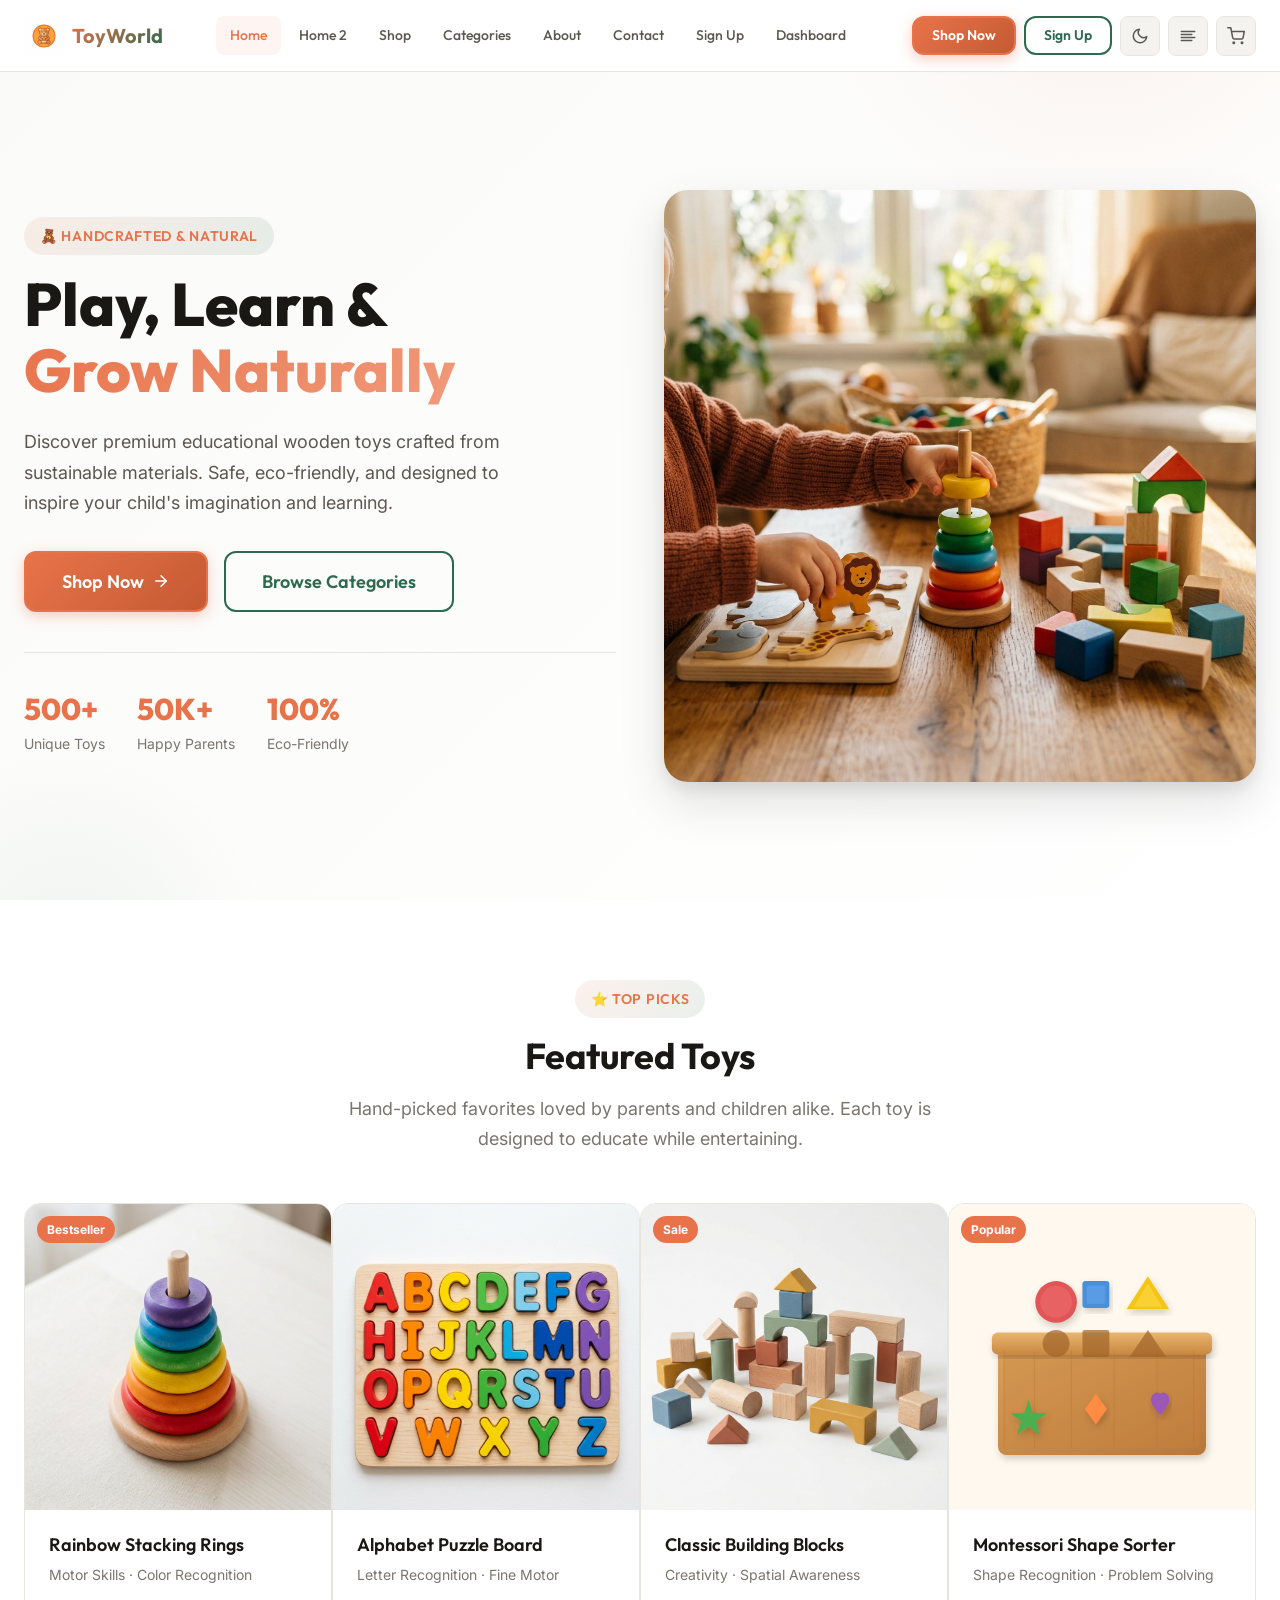
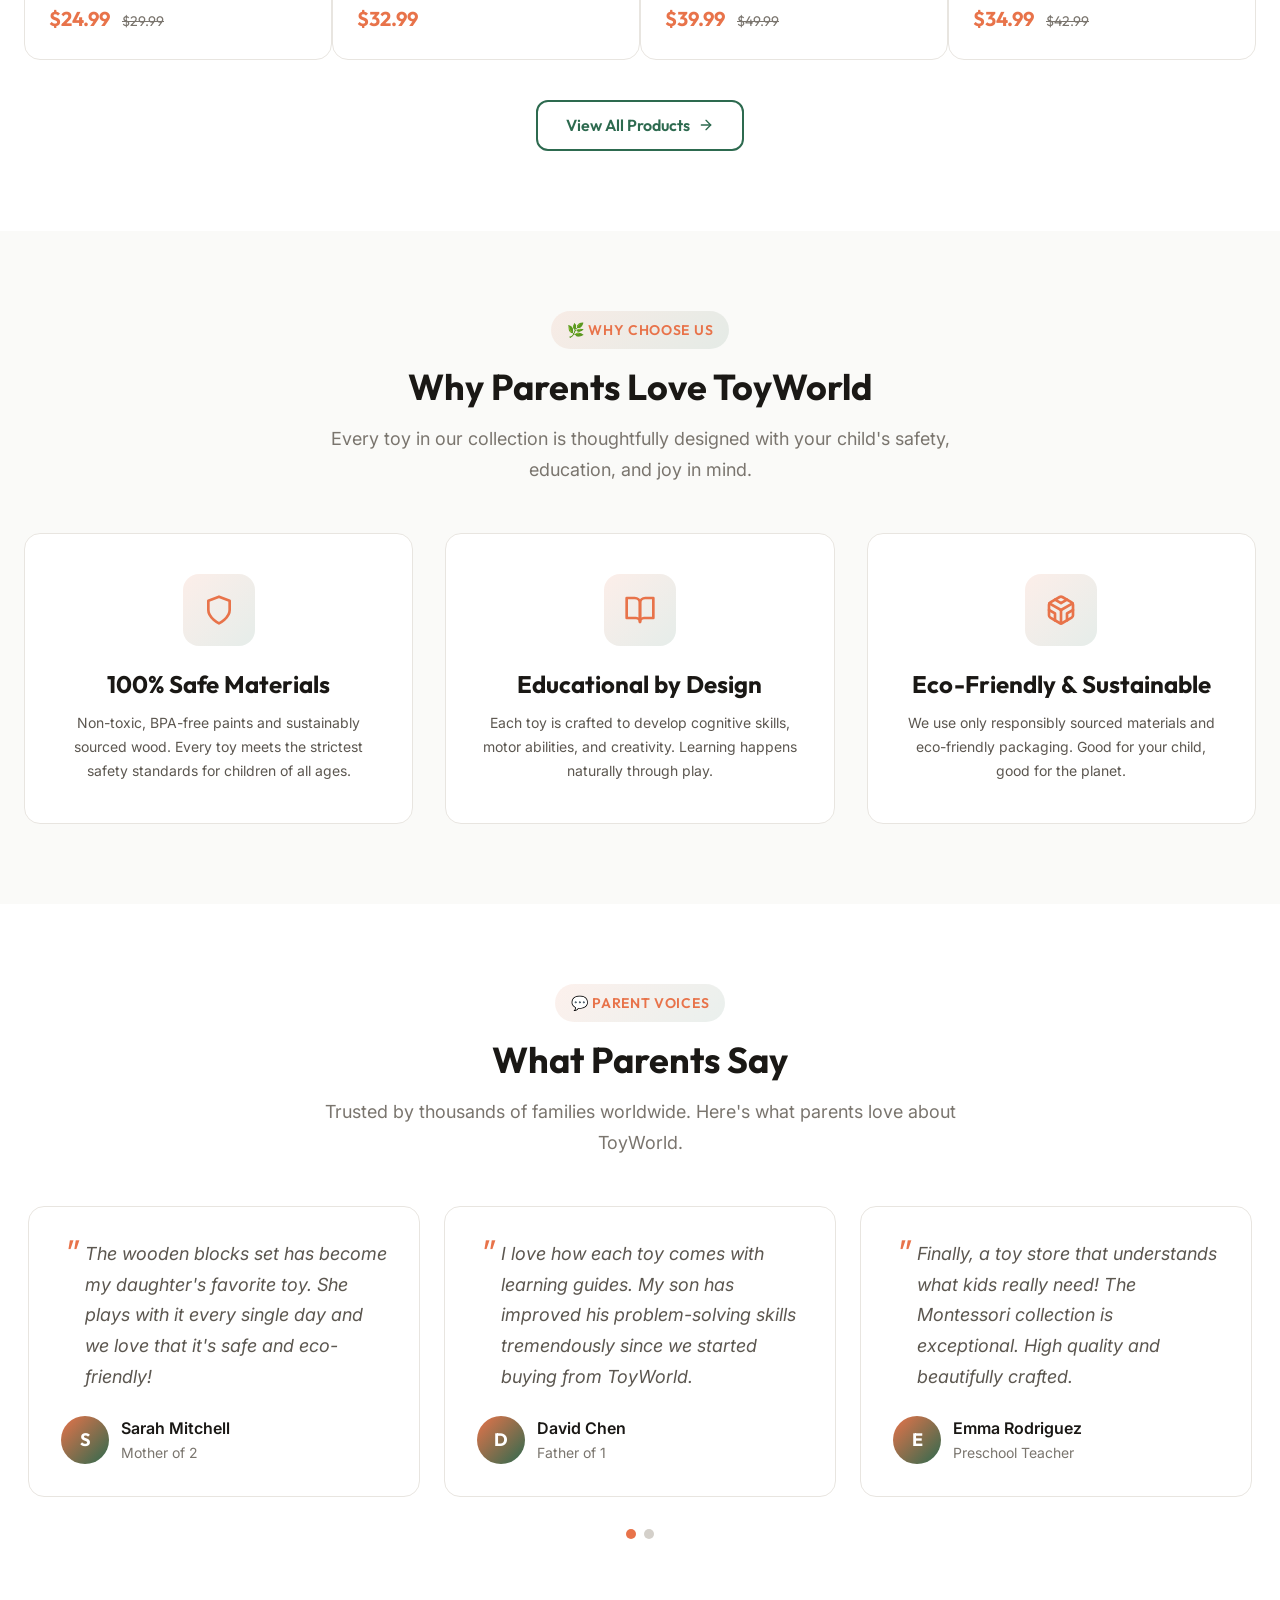
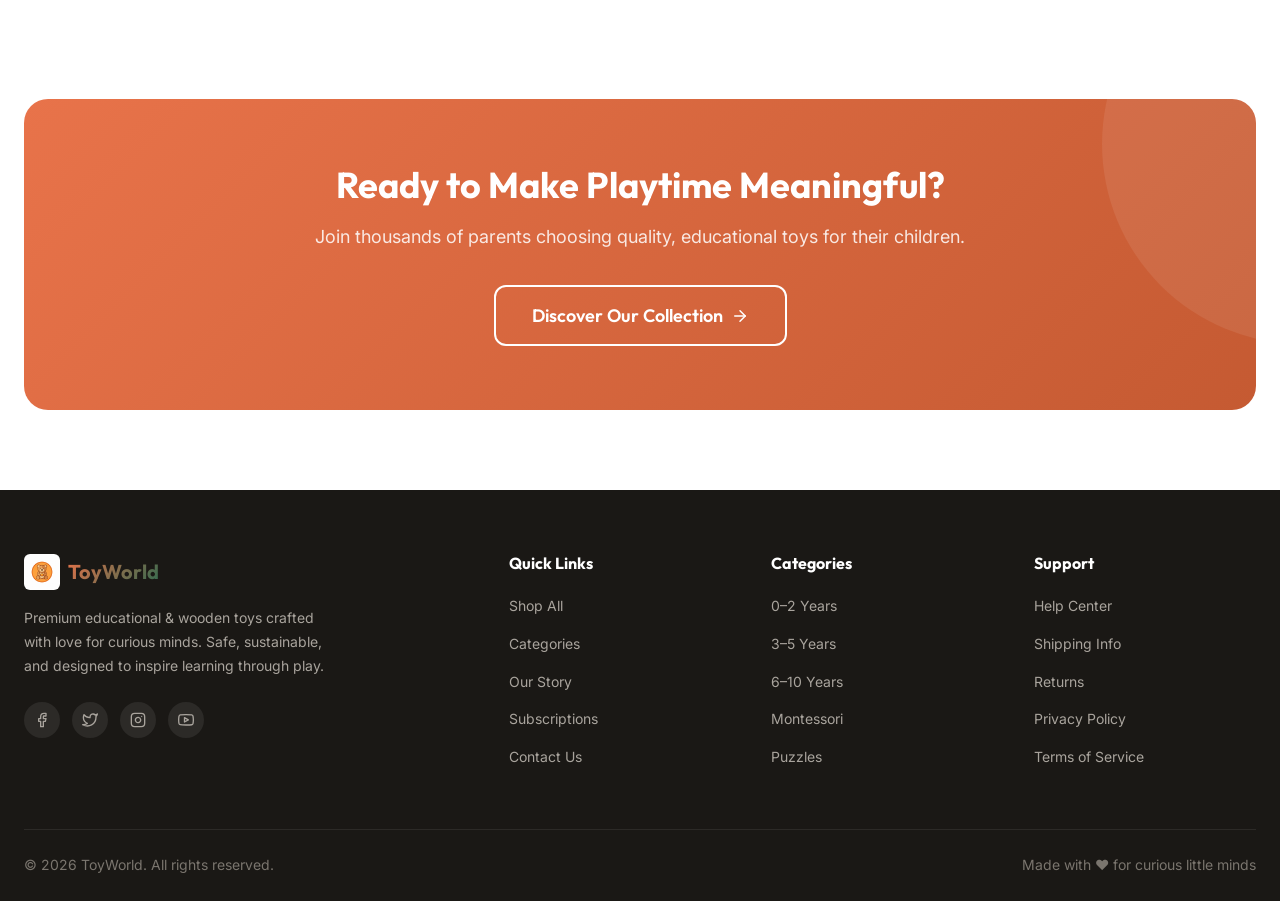
==== index.html @ 890d4df1 "first commit" ====
<!DOCTYPE html>
<html lang="en" dir="ltr" data-theme="light">
<head>
  <meta charset="UTF-8">
  <meta name="viewport" content="width=device-width, initial-scale=1.0">
  <title>ToyWorld — Play, Learn & Grow Naturally | Educational Wooden Toys</title>
  <meta name="description" content="Discover premium educational and wooden toys for children. Safe, eco-friendly, and designed to inspire learning through play. Shop our curated collection today.">
  <link rel="stylesheet" href="css/style.css">
  <link rel="stylesheet" href="css/components.css">
  <link rel="stylesheet" href="css/pages.css">
  <link rel="stylesheet" href="css/rtl.css">
  <link rel="icon" type="image/svg+xml" href="assets/images/favicon.svg">
</head>
<body class="has-header">
  <!-- Header -->
  <header class="header" id="header">
    <div class="header-inner">
      <a href="index.html" class="header-logo">
        <img src="assets/images/logo.png" alt="ToyWorld Logo">
        <span>ToyWorld</span>
      </a>

      <nav class="nav-desktop">
        <a href="index.html" class="nav-link active">Home</a>
        <a href="home2.html" class="nav-link">Home 2</a>
        <a href="shop.html" class="nav-link">Shop</a>
        <a href="categories.html" class="nav-link">Categories</a>
        <a href="about.html" class="nav-link">About</a>
        <a href="contact.html" class="nav-link">Contact</a>
        <a href="signup.html" class="nav-link">Sign Up</a>
        <a href="dashboard.html" class="nav-link">Dashboard</a>
      </nav>

      <div class="header-actions">
        <div class="header-cta">
          <a href="shop.html" class="btn btn-primary btn-sm">Shop Now</a>
          <a href="signup.html" class="btn btn-secondary btn-sm">Sign Up</a>
        </div>
        <button class="theme-toggle" title="Toggle Dark Mode" aria-label="Toggle dark mode">
          <svg xmlns="http://www.w3.org/2000/svg" width="18" height="18" viewBox="0 0 24 24" fill="none" stroke="currentColor" stroke-width="2" stroke-linecap="round" stroke-linejoin="round"><path d="M21 12.79A9 9 0 1 1 11.21 3 7 7 0 0 0 21 12.79z"/></svg>
        </button>
        <button class="rtl-toggle" title="Toggle RTL" aria-label="Toggle RTL direction">
          <svg xmlns="http://www.w3.org/2000/svg" width="18" height="18" viewBox="0 0 24 24" fill="none" stroke="currentColor" stroke-width="2" stroke-linecap="round" stroke-linejoin="round"><line x1="17" y1="10" x2="3" y2="10"/><line x1="21" y1="6" x2="3" y2="6"/><line x1="21" y1="14" x2="3" y2="14"/><line x1="17" y1="18" x2="3" y2="18"/></svg>
        </button>
        <a href="cart.html" class="cart-btn" title="Cart" aria-label="Shopping cart">
          <svg xmlns="http://www.w3.org/2000/svg" width="18" height="18" viewBox="0 0 24 24" fill="none" stroke="currentColor" stroke-width="2" stroke-linecap="round" stroke-linejoin="round"><circle cx="9" cy="21" r="1"/><circle cx="20" cy="21" r="1"/><path d="M1 1h4l2.68 13.39a2 2 0 0 0 2 1.61h9.72a2 2 0 0 0 2-1.61L23 6H6"/></svg>
          <span class="cart-count" style="display:none">0</span>
        </a>
        <button class="nav-mobile-toggle" aria-label="Toggle menu">
          <div class="hamburger">
            <span></span><span></span><span></span>
          </div>
        </button>
      </div>
    </div>
  </header>

  <!-- Mobile Nav -->
  <nav class="nav-mobile">
    <a href="index.html" class="nav-link active">Home</a>
    <a href="home2.html" class="nav-link">Home 2</a>
    <a href="shop.html" class="nav-link">Shop</a>
    <a href="categories.html" class="nav-link">Categories</a>
    <a href="about.html" class="nav-link">About</a>
    <a href="contact.html" class="nav-link">Contact</a>
    <a href="signup.html" class="nav-link">Sign Up</a>
    <a href="dashboard.html" class="nav-link">Dashboard</a>
    <a href="shop.html" class="btn btn-primary">Shop Now</a>
  </nav>

  <!-- Hero Section -->
  <section class="hero" id="hero">
    <div class="container">
      <div class="hero-grid">
        <div class="hero-content">
          <span class="section-badge">🧸 Handcrafted & Natural</span>
          <h1>Play, Learn &<br><span class="highlight">Grow Naturally</span></h1>
          <p>Discover premium educational wooden toys crafted from sustainable materials. Safe, eco-friendly, and designed to inspire your child's imagination and learning.</p>
          <div class="hero-btns">
            <a href="shop.html" class="btn btn-primary btn-lg">Shop Now
              <svg xmlns="http://www.w3.org/2000/svg" width="18" height="18" viewBox="0 0 24 24" fill="none" stroke="currentColor" stroke-width="2" stroke-linecap="round" stroke-linejoin="round"><line x1="5" y1="12" x2="19" y2="12"/><polyline points="12 5 19 12 12 19"/></svg>
            </a>
            <a href="categories.html" class="btn btn-secondary btn-lg">Browse Categories</a>
          </div>
          <div class="hero-stats">
            <div>
              <div class="hero-stat-number">500+</div>
              <div class="hero-stat-label">Unique Toys</div>
            </div>
            <div>
              <div class="hero-stat-number">50K+</div>
              <div class="hero-stat-label">Happy Parents</div>
            </div>
            <div>
              <div class="hero-stat-number">100%</div>
              <div class="hero-stat-label">Eco-Friendly</div>
            </div>
          </div>
        </div>
        <div class="hero-image">
          <img src="assets/images/hero-home1.png" alt="Educational wooden toys for children">
        </div>
      </div>
    </div>
  </section>

  <!-- Featured Toys -->
  <section class="section" id="featured-toys">
    <div class="container">
      <div class="section-header animate-on-scroll">
        <span class="section-badge">⭐ Top Picks</span>
        <h2>Featured Toys</h2>
        <p class="section-subtitle">Hand-picked favorites loved by parents and children alike. Each toy is designed to educate while entertaining.</p>
      </div>

      <div class="grid grid-4 animate-on-scroll">
        <!-- Card 1 -->
        <div class="card product-card" onclick="location.href='product.html?id=1'">
          <div class="card-img-wrap">
            <span class="product-badge">Bestseller</span>
            <img class="card-img" src="assets/images/toy-stacking-rings.png" alt="Rainbow Stacking Rings" loading="lazy">
            <button class="quick-add" onclick="event.stopPropagation(); CartManager.addItem({id:1, name:'Rainbow Stacking Rings', price:24.99, image:'assets/images/toy-stacking-rings.png'})" title="Add to Cart">
              <svg xmlns="http://www.w3.org/2000/svg" width="18" height="18" viewBox="0 0 24 24" fill="none" stroke="currentColor" stroke-width="2"><line x1="12" y1="5" x2="12" y2="19"/><line x1="5" y1="12" x2="19" y2="12"/></svg>
            </button>
          </div>
          <div class="card-body">
            <h4 class="card-title">Rainbow Stacking Rings</h4>
            <p class="card-text">Motor Skills · Color Recognition</p>
            <div class="product-price">$24.99 <span class="original-price">$29.99</span></div>
          </div>
        </div>

        <!-- Card 2 -->
        <div class="card product-card" onclick="location.href='product.html?id=2'">
          <div class="card-img-wrap">
            <img class="card-img" src="assets/images/toy-puzzle-alphabet.png" alt="Alphabet Puzzle Board" loading="lazy">
            <button class="quick-add" onclick="event.stopPropagation(); CartManager.addItem({id:2, name:'Alphabet Puzzle Board', price:32.99, image:'assets/images/toy-puzzle-alphabet.png'})" title="Add to Cart">
              <svg xmlns="http://www.w3.org/2000/svg" width="18" height="18" viewBox="0 0 24 24" fill="none" stroke="currentColor" stroke-width="2"><line x1="12" y1="5" x2="12" y2="19"/><line x1="5" y1="12" x2="19" y2="12"/></svg>
            </button>
          </div>
          <div class="card-body">
            <h4 class="card-title">Alphabet Puzzle Board</h4>
            <p class="card-text">Letter Recognition · Fine Motor</p>
            <div class="product-price">$32.99</div>
          </div>
        </div>

        <!-- Card 3 -->
        <div class="card product-card" onclick="location.href='product.html?id=3'">
          <div class="card-img-wrap">
            <span class="product-badge">Sale</span>
            <img class="card-img" src="assets/images/toy-wooden-blocks.png" alt="Classic Building Blocks" loading="lazy">
            <button class="quick-add" onclick="event.stopPropagation(); CartManager.addItem({id:3, name:'Classic Building Blocks Set', price:39.99, image:'assets/images/toy-wooden-blocks.png'})" title="Add to Cart">
              <svg xmlns="http://www.w3.org/2000/svg" width="18" height="18" viewBox="0 0 24 24" fill="none" stroke="currentColor" stroke-width="2"><line x1="12" y1="5" x2="12" y2="19"/><line x1="5" y1="12" x2="19" y2="12"/></svg>
            </button>
          </div>
          <div class="card-body">
            <h4 class="card-title">Classic Building Blocks</h4>
            <p class="card-text">Creativity · Spatial Awareness</p>
            <div class="product-price">$39.99 <span class="original-price">$49.99</span></div>
          </div>
        </div>

        <!-- Card 4 -->
        <div class="card product-card" onclick="location.href='product.html?id=5'">
          <div class="card-img-wrap">
            <span class="product-badge">Popular</span>
            <img class="card-img" src="assets/images/toy-shape-sorter.svg" alt="Montessori Shape Sorter" loading="lazy">
            <button class="quick-add" onclick="event.stopPropagation(); CartManager.addItem({id:5, name:'Montessori Shape Sorter', price:34.99, image:'assets/images/toy-wooden-blocks.png'})" title="Add to Cart">
              <svg xmlns="http://www.w3.org/2000/svg" width="18" height="18" viewBox="0 0 24 24" fill="none" stroke="currentColor" stroke-width="2"><line x1="12" y1="5" x2="12" y2="19"/><line x1="5" y1="12" x2="19" y2="12"/></svg>
            </button>
          </div>
          <div class="card-body">
            <h4 class="card-title">Montessori Shape Sorter</h4>
            <p class="card-text">Shape Recognition · Problem Solving</p>
            <div class="product-price">$34.99 <span class="original-price">$42.99</span></div>
          </div>
        </div>
      </div>

      <div class="text-center" style="margin-top: var(--space-10);">
        <a href="shop.html" class="btn btn-secondary">View All Products
          <svg xmlns="http://www.w3.org/2000/svg" width="16" height="16" viewBox="0 0 24 24" fill="none" stroke="currentColor" stroke-width="2" stroke-linecap="round" stroke-linejoin="round"><line x1="5" y1="12" x2="19" y2="12"/><polyline points="12 5 19 12 12 19"/></svg>
        </a>
      </div>
    </div>
  </section>

  <!-- Benefits Section -->
  <section class="section" style="background: var(--bg-secondary);" id="benefits">
    <div class="container">
      <div class="section-header animate-on-scroll">
        <span class="section-badge">🌿 Why Choose Us</span>
        <h2>Why Parents Love ToyWorld</h2>
        <p class="section-subtitle">Every toy in our collection is thoughtfully designed with your child's safety, education, and joy in mind.</p>
      </div>

      <div class="benefits-grid animate-on-scroll">
        <div class="benefit-card">
          <div class="benefit-icon">
            <svg xmlns="http://www.w3.org/2000/svg" width="32" height="32" viewBox="0 0 24 24" fill="none" stroke="currentColor" stroke-width="2" stroke-linecap="round" stroke-linejoin="round"><path d="M12 22s8-4 8-10V5l-8-3-8 3v7c0 6 8 10 8 10z"/></svg>
          </div>
          <h4>100% Safe Materials</h4>
          <p>Non-toxic, BPA-free paints and sustainably sourced wood. Every toy meets the strictest safety standards for children of all ages.</p>
        </div>

        <div class="benefit-card">
          <div class="benefit-icon">
            <svg xmlns="http://www.w3.org/2000/svg" width="32" height="32" viewBox="0 0 24 24" fill="none" stroke="currentColor" stroke-width="2" stroke-linecap="round" stroke-linejoin="round"><path d="M2 3h6a4 4 0 0 1 4 4v14a3 3 0 0 0-3-3H2z"/><path d="M22 3h-6a4 4 0 0 0-4 4v14a3 3 0 0 1 3-3h7z"/></svg>
          </div>
          <h4>Educational by Design</h4>
          <p>Each toy is crafted to develop cognitive skills, motor abilities, and creativity. Learning happens naturally through play.</p>
        </div>

        <div class="benefit-card">
          <div class="benefit-icon">
            <svg xmlns="http://www.w3.org/2000/svg" width="32" height="32" viewBox="0 0 24 24" fill="none" stroke="currentColor" stroke-width="2" stroke-linecap="round" stroke-linejoin="round"><path d="M21 16V8a2 2 0 0 0-1-1.73l-7-4a2 2 0 0 0-2 0l-7 4A2 2 0 0 0 3 8v8a2 2 0 0 0 1 1.73l7 4a2 2 0 0 0 2 0l7-4A2 2 0 0 0 21 16z"/><polyline points="7.5 4.21 12 6.81 16.5 4.21"/><polyline points="7.5 19.79 7.5 14.6 3 12"/><polyline points="21 12 16.5 14.6 16.5 19.79"/><polyline points="3.27 6.96 12 12.01 20.73 6.96"/><line x1="12" y1="22.08" x2="12" y2="12"/></svg>
          </div>
          <h4>Eco-Friendly & Sustainable</h4>
          <p>We use only responsibly sourced materials and eco-friendly packaging. Good for your child, good for the planet.</p>
        </div>
      </div>
    </div>
  </section>

  <!-- Testimonials -->
  <section class="section" id="testimonials">
    <div class="container">
      <div class="section-header animate-on-scroll">
        <span class="section-badge">💬 Parent Voices</span>
        <h2>What Parents Say</h2>
        <p class="section-subtitle">Trusted by thousands of families worldwide. Here's what parents love about ToyWorld.</p>
      </div>

      <div class="testimonial-carousel animate-on-scroll" style="position: relative; overflow: hidden;">
        <div class="carousel-track" style="display: flex; transition: transform 0.5s ease;">
          <div style="min-width: 100%; display: grid; grid-template-columns: repeat(3, 1fr); gap: var(--space-6); padding: 0 4px;">
            <div class="testimonial-card">
              <div class="testimonial-quote">The wooden blocks set has become my daughter's favorite toy. She plays with it every single day and we love that it's safe and eco-friendly!</div>
              <div class="testimonial-author">
                <div class="testimonial-avatar">S</div>
                <div>
                  <div class="testimonial-name">Sarah Mitchell</div>
                  <div class="testimonial-role">Mother of 2</div>
                </div>
              </div>
            </div>
            <div class="testimonial-card">
              <div class="testimonial-quote">I love how each toy comes with learning guides. My son has improved his problem-solving skills tremendously since we started buying from ToyWorld.</div>
              <div class="testimonial-author">
                <div class="testimonial-avatar">D</div>
                <div>
                  <div class="testimonial-name">David Chen</div>
                  <div class="testimonial-role">Father of 1</div>
                </div>
              </div>
            </div>
            <div class="testimonial-card">
              <div class="testimonial-quote">Finally, a toy store that understands what kids really need! The Montessori collection is exceptional. High quality and beautifully crafted.</div>
              <div class="testimonial-author">
                <div class="testimonial-avatar">E</div>
                <div>
                  <div class="testimonial-name">Emma Rodriguez</div>
                  <div class="testimonial-role">Preschool Teacher</div>
                </div>
              </div>
            </div>
          </div>
          <div style="min-width: 100%; display: grid; grid-template-columns: repeat(3, 1fr); gap: var(--space-6); padding: 0 4px;">
            <div class="testimonial-card">
              <div class="testimonial-quote">The gift registry feature is amazing! We used it for our daughter's birthday and everything arrived perfectly. The quality exceeded our expectations.</div>
              <div class="testimonial-author">
                <div class="testimonial-avatar">J</div>
                <div>
                  <div class="testimonial-name">Jennifer Park</div>
                  <div class="testimonial-role">Mother of 3</div>
                </div>
              </div>
            </div>
            <div class="testimonial-card">
              <div class="testimonial-quote">As a pediatrician, I recommend ToyWorld to all my patients' parents. These toys are genuinely educational and completely safe for children.</div>
              <div class="testimonial-author">
                <div class="testimonial-avatar">M</div>
                <div>
                  <div class="testimonial-name">Dr. Michael Torres</div>
                  <div class="testimonial-role">Pediatrician</div>
                </div>
              </div>
            </div>
            <div class="testimonial-card">
              <div class="testimonial-quote">Shipping was incredibly fast and the packaging was eco-friendly too! Love every detail about this brand. Will keep coming back.</div>
              <div class="testimonial-author">
                <div class="testimonial-avatar">A</div>
                <div>
                  <div class="testimonial-name">Aisha Johnson</div>
                  <div class="testimonial-role">Mother of 1</div>
                </div>
              </div>
            </div>
          </div>
        </div>
        <div style="display: flex; justify-content: center; gap: 8px; margin-top: var(--space-8);">
          <button class="carousel-dot active" style="width:10px;height:10px;border-radius:50%;border:none;background:var(--primary);cursor:pointer;transition:all 0.3s;"></button>
          <button class="carousel-dot" style="width:10px;height:10px;border-radius:50%;border:none;background:var(--gray-300);cursor:pointer;transition:all 0.3s;"></button>
        </div>
      </div>
    </div>
  </section>

  <!-- CTA Banner -->
  <section class="section">
    <div class="container">
      <div class="cta-banner animate-on-scroll">
        <h2>Ready to Make Playtime Meaningful?</h2>
        <p>Join thousands of parents choosing quality, educational toys for their children.</p>
        <a href="shop.html" class="btn btn-secondary btn-lg">Discover Our Collection
          <svg xmlns="http://www.w3.org/2000/svg" width="18" height="18" viewBox="0 0 24 24" fill="none" stroke="currentColor" stroke-width="2" stroke-linecap="round" stroke-linejoin="round"><line x1="5" y1="12" x2="19" y2="12"/><polyline points="12 5 19 12 12 19"/></svg>
        </a>
      </div>
    </div>
  </section>

  <!-- Footer -->
  <footer class="footer" id="footer">
    <div class="container">
      <div class="footer-grid">
        <div class="footer-brand">
          <a href="index.html" class="header-logo">
            <img src="assets/images/logo.png" alt="ToyWorld" style="width:36px;height:36px;">
            <span>ToyWorld</span>
          </a>
          <p>Premium educational & wooden toys crafted with love for curious minds. Safe, sustainable, and designed to inspire learning through play.</p>
          <div class="footer-social">
            <a href="#" aria-label="Facebook"><svg xmlns="http://www.w3.org/2000/svg" width="16" height="16" viewBox="0 0 24 24" fill="none" stroke="currentColor" stroke-width="2" stroke-linecap="round" stroke-linejoin="round"><path d="M18 2h-3a5 5 0 0 0-5 5v3H7v4h3v8h4v-8h3l1-4h-4V7a1 1 0 0 1 1-1h3z"/></svg></a>
            <a href="#" aria-label="Twitter"><svg xmlns="http://www.w3.org/2000/svg" width="16" height="16" viewBox="0 0 24 24" fill="none" stroke="currentColor" stroke-width="2" stroke-linecap="round" stroke-linejoin="round"><path d="M23 3a10.9 10.9 0 0 1-3.14 1.53 4.48 4.48 0 0 0-7.86 3v1A10.66 10.66 0 0 1 3 4s-4 9 5 13a11.64 11.64 0 0 1-7 2c9 5 20 0 20-11.5a4.5 4.5 0 0 0-.08-.83A7.72 7.72 0 0 0 23 3z"/></svg></a>
            <a href="#" aria-label="Instagram"><svg xmlns="http://www.w3.org/2000/svg" width="16" height="16" viewBox="0 0 24 24" fill="none" stroke="currentColor" stroke-width="2" stroke-linecap="round" stroke-linejoin="round"><rect x="2" y="2" width="20" height="20" rx="5" ry="5"/><path d="M16 11.37A4 4 0 1 1 12.63 8 4 4 0 0 1 16 11.37z"/><line x1="17.5" y1="6.5" x2="17.51" y2="6.5"/></svg></a>
            <a href="#" aria-label="YouTube"><svg xmlns="http://www.w3.org/2000/svg" width="16" height="16" viewBox="0 0 24 24" fill="none" stroke="currentColor" stroke-width="2" stroke-linecap="round" stroke-linejoin="round"><path d="M22.54 6.42a2.78 2.78 0 0 0-1.94-2C18.88 4 12 4 12 4s-6.88 0-8.6.46a2.78 2.78 0 0 0-1.94 2A29 29 0 0 0 1 11.75a29 29 0 0 0 .46 5.33A2.78 2.78 0 0 0 3.4 19.1c1.72.46 8.6.46 8.6.46s6.88 0 8.6-.46a2.78 2.78 0 0 0 1.94-2 29 29 0 0 0 .46-5.25 29 29 0 0 0-.46-5.43z"/><polygon points="9.75 15.02 15.5 11.75 9.75 8.48 9.75 15.02"/></svg></a>
          </div>
        </div>

        <div>
          <h5>Quick Links</h5>
          <ul class="footer-links">
            <li><a href="shop.html">Shop All</a></li>
            <li><a href="categories.html">Categories</a></li>
            <li><a href="about.html">Our Story</a></li>
            <li><a href="pricing.html">Subscriptions</a></li>
            <li><a href="contact.html">Contact Us</a></li>
          </ul>
        </div>

        <div>
          <h5>Categories</h5>
          <ul class="footer-links">
            <li><a href="categories.html">0–2 Years</a></li>
            <li><a href="categories.html">3–5 Years</a></li>
            <li><a href="categories.html">6–10 Years</a></li>
            <li><a href="categories.html">Montessori</a></li>
            <li><a href="categories.html">Puzzles</a></li>
          </ul>
        </div>

        <div>
          <h5>Support</h5>
          <ul class="footer-links">
            <li><a href="contact.html">Help Center</a></li>
            <li><a href="#">Shipping Info</a></li>
            <li><a href="#">Returns</a></li>
            <li><a href="#">Privacy Policy</a></li>
            <li><a href="#">Terms of Service</a></li>
          </ul>
        </div>
      </div>

      <div class="footer-bottom">
        <span>© 2026 ToyWorld. All rights reserved.</span>
        <span>Made with ❤️ for curious little minds</span>
      </div>
    </div>
  </footer>

  <script src="js/main.js"></script>
  <script src="js/shop.js"></script>
</body>
</html>
---- css/style.css ----
/* ================================================
   🧸 ToyWorld — Design System
   ================================================ */

@import url('https://fonts.googleapis.com/css2?family=Outfit:wght@300;400;500;600;700;800&family=Inter:wght@300;400;500;600;700&display=swap');

/* ---- CSS Custom Properties ---- */
:root {
  /* Brand Colors */
  --primary: #E8734A;
  --primary-light: #F09A7A;
  --primary-dark: #C55A32;
  --primary-rgb: 232, 115, 74;

  --secondary: #2D6A4F;
  --secondary-light: #40916C;
  --secondary-dark: #1B4332;
  --secondary-rgb: 45, 106, 79;

  /* Neutrals */
  --white: #FFFFFF;
  --gray-50: #FAFAF8;
  --gray-100: #F5F3F0;
  --gray-200: #E8E5E0;
  --gray-300: #D4D0CA;
  --gray-400: #A9A49D;
  --gray-500: #7A756E;
  --gray-600: #5C5750;
  --gray-700: #3D3933;
  --gray-800: #2A2722;
  --gray-900: #1A1815;

  /* Semantic Colors */
  --success: #40916C;
  --warning: #E9A820;
  --error: #D64045;
  --info: #4A90D9;

  /* Theme (Light Mode Defaults) */
  --bg-primary: #FFFFFF;
  --bg-secondary: #FAFAF8;
  --bg-tertiary: #F5F3F0;
  --bg-card: #FFFFFF;
  --bg-overlay: rgba(0, 0, 0, 0.5);

  --text-primary: #1A1815;
  --text-secondary: #5C5750;
  --text-tertiary: #7A756E;
  --text-inverse: #FFFFFF;

  --border-color: #E8E5E0;
  --border-focus: #E8734A;

  --shadow-sm: 0 1px 3px rgba(0,0,0,0.06), 0 1px 2px rgba(0,0,0,0.04);
  --shadow-md: 0 4px 12px rgba(0,0,0,0.08), 0 2px 4px rgba(0,0,0,0.04);
  --shadow-lg: 0 12px 32px rgba(0,0,0,0.1), 0 4px 8px rgba(0,0,0,0.06);
  --shadow-xl: 0 20px 48px rgba(0,0,0,0.12), 0 8px 16px rgba(0,0,0,0.08);

  /* Typography */
  --font-heading: 'Outfit', sans-serif;
  --font-body: 'Inter', sans-serif;

  --text-xs: 0.75rem;
  --text-sm: 0.875rem;
  --text-base: 1rem;
  --text-lg: 1.125rem;
  --text-xl: 1.25rem;
  --text-2xl: 1.5rem;
  --text-3xl: 1.875rem;
  --text-4xl: 2.25rem;
  --text-5xl: 3rem;
  --text-6xl: 3.75rem;

  /* Spacing */
  --space-1: 0.25rem;
  --space-2: 0.5rem;
  --space-3: 0.75rem;
  --space-4: 1rem;
  --space-5: 1.25rem;
  --space-6: 1.5rem;
  --space-8: 2rem;
  --space-10: 2.5rem;
  --space-12: 3rem;
  --space-16: 4rem;
  --space-20: 5rem;
  --space-24: 6rem;

  /* Border Radius */
  --radius-sm: 6px;
  --radius-md: 8px;
  --radius-lg: 12px;
  --radius-xl: 16px;
  --radius-2xl: 24px;
  --radius-full: 9999px;

  /* Transitions */
  --transition-fast: 150ms ease;
  --transition-base: 300ms ease;
  --transition-slow: 500ms ease;

  /* Container */
  --container-max: 1280px;
  --container-padding: 1.5rem;

  /* Header */
  --header-height: 72px;
}

/* ---- Dark Mode ---- */
[data-theme="dark"] {
  --bg-primary: #1A1A2E;
  --bg-secondary: #16213E;
  --bg-tertiary: #0F3460;
  --bg-card: #1E1E36;
  --bg-overlay: rgba(0, 0, 0, 0.7);

  --text-primary: #F0ECE6;
  --text-secondary: #B8B4AE;
  --text-tertiary: #8A867F;
  --text-inverse: #1A1815;

  --border-color: #2A2A42;
  --border-focus: #F09A7A;

  --shadow-sm: 0 1px 3px rgba(0,0,0,0.2), 0 1px 2px rgba(0,0,0,0.15);
  --shadow-md: 0 4px 12px rgba(0,0,0,0.25), 0 2px 4px rgba(0,0,0,0.15);
  --shadow-lg: 0 12px 32px rgba(0,0,0,0.3), 0 4px 8px rgba(0,0,0,0.2);
  --shadow-xl: 0 20px 48px rgba(0,0,0,0.35), 0 8px 16px rgba(0,0,0,0.25);
}

/* ---- Base Reset ---- */
*, *::before, *::after {
  margin: 0;
  padding: 0;
  box-sizing: border-box;
}

html {
  scroll-behavior: smooth;
  font-size: 16px;
}

body {
  font-family: var(--font-body);
  font-size: var(--text-base);
  line-height: 1.6;
  color: var(--text-primary);
  background-color: var(--bg-primary);
  transition: background-color var(--transition-base), color var(--transition-base);
  -webkit-font-smoothing: antialiased;
  -moz-osx-font-smoothing: grayscale;
  overflow-x: hidden;
}

/* RTL Support */
[dir="rtl"] body {
  direction: rtl;
  text-align: right;
}

img {
  max-width: 100%;
  height: auto;
  display: block;
}

a {
  color: inherit;
  text-decoration: none;
  transition: color var(--transition-fast);
}

ul, ol {
  list-style: none;
}

button {
  cursor: pointer;
  border: none;
  background: none;
  font-family: inherit;
  font-size: inherit;
  color: inherit;
}

input, textarea, select {
  font-family: inherit;
  font-size: inherit;
  color: inherit;
}

h1, h2, h3, h4, h5, h6 {
  font-family: var(--font-heading);
  font-weight: 700;
  line-height: 1.2;
  color: var(--text-primary);
}

h1 { font-size: var(--text-5xl); }
h2 { font-size: var(--text-4xl); }
h3 { font-size: var(--text-3xl); }
h4 { font-size: var(--text-2xl); }
h5 { font-size: var(--text-xl); }
h6 { font-size: var(--text-lg); }

p {
  color: var(--text-secondary);
  line-height: 1.7;
}

/* ---- Utility Classes ---- */
.container {
  max-width: var(--container-max);
  margin: 0 auto;
  padding: 0 var(--container-padding);
}

.section {
  padding: var(--space-20) 0;
}

.section-sm {
  padding: var(--space-12) 0;
}

.text-center { text-align: center; }
.text-left { text-align: left; }
.text-right { text-align: right; }

.flex { display: flex; }
.flex-col { flex-direction: column; }
.flex-wrap { flex-wrap: wrap; }
.items-center { align-items: center; }
.items-start { align-items: flex-start; }
.justify-center { justify-content: center; }
.justify-between { justify-content: space-between; }
.justify-end { justify-content: flex-end; }
.gap-1 { gap: var(--space-1); }
.gap-2 { gap: var(--space-2); }
.gap-3 { gap: var(--space-3); }
.gap-4 { gap: var(--space-4); }
.gap-6 { gap: var(--space-6); }
.gap-8 { gap: var(--space-8); }

.grid { display: grid; }
.grid-2 { grid-template-columns: repeat(2, 1fr); }
.grid-3 { grid-template-columns: repeat(3, 1fr); }
.grid-4 { grid-template-columns: repeat(4, 1fr); }

.relative { position: relative; }
.hidden { display: none; }
.overflow-hidden { overflow: hidden; }

.w-full { width: 100%; }
.mx-auto { margin-left: auto; margin-right: auto; }

.mb-2 { margin-bottom: var(--space-2); }
.mb-4 { margin-bottom: var(--space-4); }
.mb-6 { margin-bottom: var(--space-6); }
.mb-8 { margin-bottom: var(--space-8); }
.mb-12 { margin-bottom: var(--space-12); }

/* Section Headers */
.section-header {
  text-align: center;
  margin-bottom: var(--space-12);
}

.section-header h2 {
  margin-bottom: var(--space-4);
}

.section-header .section-subtitle {
  font-size: var(--text-lg);
  color: var(--text-tertiary);
  max-width: 640px;
  margin: 0 auto;
}

.section-badge {
  display: inline-flex;
  align-items: center;
  gap: var(--space-2);
  background: linear-gradient(135deg, rgba(var(--primary-rgb), 0.1), rgba(var(--secondary-rgb), 0.1));
  color: var(--primary);
  font-size: var(--text-sm);
  font-weight: 600;
  padding: var(--space-2) var(--space-4);
  border-radius: var(--radius-full);
  margin-bottom: var(--space-4);
  font-family: var(--font-heading);
  text-transform: uppercase;
  letter-spacing: 0.05em;
}

/* ---- Responsive ---- */
@media (max-width: 1024px) {
  .grid-4 { grid-template-columns: repeat(2, 1fr); }
  .grid-3 { grid-template-columns: repeat(2, 1fr); }
  h1 { font-size: var(--text-4xl); }
  h2 { font-size: var(--text-3xl); }
}

@media (max-width: 768px) {
  :root {
    --container-padding: 1rem;
  }
  .grid-4, .grid-3, .grid-2 { grid-template-columns: 1fr; }
  .section { padding: var(--space-12) 0; }
  h1 { font-size: var(--text-3xl); }
  h2 { font-size: var(--text-2xl); }
  h3 { font-size: var(--text-xl); }
}

/* ---- Animations ---- */
@keyframes fadeInUp {
  from {
    opacity: 0;
    transform: translateY(24px);
  }
  to {
    opacity: 1;
    transform: translateY(0);
  }
}

@keyframes fadeIn {
  from { opacity: 0; }
  to { opacity: 1; }
}

@keyframes slideInRight {
  from {
    opacity: 0;
    transform: translateX(24px);
  }
  to {
    opacity: 1;
    transform: translateX(0);
  }
}

@keyframes slideInLeft {
  from {
    opacity: 0;
    transform: translateX(-24px);
  }
  to {
    opacity: 1;
    transform: translateX(0);
  }
}

@keyframes pulse {
  0%, 100% { transform: scale(1); }
  50% { transform: scale(1.05); }
}

@keyframes float {
  0%, 100% { transform: translateY(0); }
  50% { transform: translateY(-8px); }
}

@keyframes shimmer {
  0% { background-position: -200% 0; }
  100% { background-position: 200% 0; }
}

.animate-fade-in-up {
  animation: fadeInUp 0.6s ease forwards;
}

.animate-fade-in {
  animation: fadeIn 0.6s ease forwards;
}

.animate-slide-right {
  animation: slideInRight 0.6s ease forwards;
}

.animate-float {
  animation: float 3s ease-in-out infinite;
}

/* Stagger animation delays */
.delay-1 { animation-delay: 0.1s; }
.delay-2 { animation-delay: 0.2s; }
.delay-3 { animation-delay: 0.3s; }
.delay-4 { animation-delay: 0.4s; }
.delay-5 { animation-delay: 0.5s; }

/* ---- Scrollbar ---- */
::-webkit-scrollbar {
  width: 8px;
}

::-webkit-scrollbar-track {
  background: var(--bg-secondary);
}

::-webkit-scrollbar-thumb {
  background: var(--gray-400);
  border-radius: var(--radius-full);
}

::-webkit-scrollbar-thumb:hover {
  background: var(--gray-500);
}

/* Selection */
::selection {
  background: rgba(var(--primary-rgb), 0.2);
  color: var(--text-primary);
}
---- css/components.css ----
/* ================================================
   🧸 ToyWorld — Reusable Components
   ================================================ */

/* ---- Buttons ---- */
.btn {
  display: inline-flex;
  align-items: center;
  justify-content: center;
  gap: var(--space-2);
  padding: 12px 28px;
  font-family: var(--font-heading);
  font-weight: 600;
  font-size: var(--text-base);
  border-radius: var(--radius-lg);
  transition: all var(--transition-base);
  cursor: pointer;
  border: 2px solid transparent;
  text-decoration: none;
  white-space: nowrap;
  line-height: 1.4;
}

.btn-primary {
  background: linear-gradient(135deg, var(--primary), var(--primary-dark));
  color: var(--white);
  border-color: var(--primary);
  box-shadow: 0 4px 14px rgba(var(--primary-rgb), 0.35);
}

.btn-primary:hover {
  background: linear-gradient(135deg, var(--primary-light), var(--primary));
  transform: translateY(-2px);
  box-shadow: 0 6px 20px rgba(var(--primary-rgb), 0.45);
}

.btn-primary:active {
  transform: translateY(0);
}

.btn-secondary {
  background: transparent;
  color: var(--secondary);
  border-color: var(--secondary);
}

.btn-secondary:hover {
  background: var(--secondary);
  color: var(--white);
  transform: translateY(-2px);
  box-shadow: 0 4px 14px rgba(var(--secondary-rgb), 0.35);
}

.btn-sm {
  padding: 8px 18px;
  font-size: var(--text-sm);
}

.btn-lg {
  padding: 16px 36px;
  font-size: var(--text-lg);
}

.btn-icon {
  width: 44px;
  height: 44px;
  padding: 0;
  border-radius: var(--radius-md);
  display: inline-flex;
  align-items: center;
  justify-content: center;
  background: var(--bg-tertiary);
  color: var(--text-secondary);
  transition: all var(--transition-base);
}

.btn-icon:hover {
  background: var(--primary);
  color: var(--white);
}

.btn-icon svg {
  width: 20px;
  height: 20px;
}

/* ---- Header / Navbar ---- */
.header {
  position: fixed;
  top: 0;
  left: 0;
  right: 0;
  z-index: 1000;
  height: var(--header-height);
  background: var(--bg-primary);
  border-bottom: 1px solid var(--border-color);
  transition: all var(--transition-base);
  backdrop-filter: blur(12px);
}

[data-theme="dark"] .header {
  background: rgba(26, 26, 46, 0.95);
}

.header-inner {
  display: flex;
  align-items: center;
  justify-content: space-between;
  height: 100%;
  max-width: var(--container-max);
  margin: 0 auto;
  padding: 0 var(--container-padding);
}

.header-logo {
  display: flex;
  align-items: center;
  gap: var(--space-2);
  font-family: var(--font-heading);
  font-weight: 700;
  font-size: var(--text-xl);
  color: var(--text-primary);
  text-decoration: none;
  flex-shrink: 0;
}

.header-logo img {
  width: 40px;
  height: 40px;
  object-fit: contain;
  border-radius: var(--radius-sm);
}

.header-logo span {
  background: linear-gradient(135deg, var(--primary), var(--secondary));
  -webkit-background-clip: text;
  -webkit-text-fill-color: transparent;
  background-clip: text;
}

/* Desktop Nav */
.nav-desktop {
  display: flex;
  align-items: center;
  gap: var(--space-1);
}

.nav-link {
  padding: 8px 14px;
  font-family: var(--font-heading);
  font-weight: 500;
  font-size: var(--text-sm);
  color: var(--text-secondary);
  border-radius: var(--radius-md);
  transition: all var(--transition-fast);
  white-space: nowrap;
}

.nav-link:hover,
.nav-link.active {
  color: var(--primary);
  background: rgba(var(--primary-rgb), 0.08);
}

/* Header Actions */
.header-actions {
  display: flex;
  align-items: center;
  gap: var(--space-2);
  flex-shrink: 0;
}

.theme-toggle,
.rtl-toggle {
  width: 40px;
  height: 40px;
  display: inline-flex;
  align-items: center;
  justify-content: center;
  border-radius: var(--radius-md);
  background: var(--bg-tertiary);
  color: var(--text-secondary);
  cursor: pointer;
  transition: all var(--transition-fast);
  border: 1px solid var(--border-color);
}

.theme-toggle:hover,
.rtl-toggle:hover {
  background: var(--primary);
  color: var(--white);
  border-color: var(--primary);
}

.theme-toggle svg,
.rtl-toggle svg {
  width: 18px;
  height: 18px;
}

.cart-btn {
  position: relative;
  width: 40px;
  height: 40px;
  display: inline-flex;
  align-items: center;
  justify-content: center;
  border-radius: var(--radius-md);
  background: var(--bg-tertiary);
  color: var(--text-secondary);
  transition: all var(--transition-fast);
  border: 1px solid var(--border-color);
}

.cart-btn:hover {
  background: var(--primary);
  color: var(--white);
  border-color: var(--primary);
}

.cart-btn svg {
  width: 18px;
  height: 18px;
}

.cart-count {
  position: absolute;
  top: -4px;
  right: -4px;
  background: var(--primary);
  color: var(--white);
  font-size: 10px;
  font-weight: 700;
  width: 18px;
  height: 18px;
  border-radius: var(--radius-full);
  display: flex;
  align-items: center;
  justify-content: center;
}

[dir="rtl"] .cart-count {
  right: auto;
  left: -4px;
}

/* Mobile Nav Toggle */
.nav-mobile-toggle {
  display: none;
  width: 40px;
  height: 40px;
  align-items: center;
  justify-content: center;
  border-radius: var(--radius-md);
  background: var(--bg-tertiary);
  color: var(--text-secondary);
  cursor: pointer;
  border: 1px solid var(--border-color);
}

.hamburger {
  width: 20px;
  height: 14px;
  position: relative;
}

.hamburger span {
  display: block;
  width: 100%;
  height: 2px;
  background: currentColor;
  border-radius: 2px;
  position: absolute;
  left: 0;
  transition: all var(--transition-fast);
}

.hamburger span:nth-child(1) { top: 0; }
.hamburger span:nth-child(2) { top: 6px; }
.hamburger span:nth-child(3) { top: 12px; }

.nav-mobile-toggle.active .hamburger span:nth-child(1) {
  top: 6px;
  transform: rotate(45deg);
}

.nav-mobile-toggle.active .hamburger span:nth-child(2) {
  opacity: 0;
}

.nav-mobile-toggle.active .hamburger span:nth-child(3) {
  top: 6px;
  transform: rotate(-45deg);
}

/* Mobile Nav Drawer */
.nav-mobile {
  position: fixed;
  top: var(--header-height);
  left: 0;
  right: 0;
  bottom: 0;
  background: var(--bg-primary);
  z-index: 999;
  padding: var(--space-6);
  display: flex;
  flex-direction: column;
  gap: var(--space-2);
  transform: translateX(-100%);
  transition: transform var(--transition-base);
  overflow-y: auto;
}

[dir="rtl"] .nav-mobile {
  transform: translateX(100%);
}

.nav-mobile.active {
  transform: translateX(0);
}

.nav-mobile .nav-link {
  font-size: var(--text-lg);
  padding: var(--space-3) var(--space-4);
}

.nav-mobile .btn {
  margin-top: var(--space-4);
}

/* Header CTA buttons */
.header-cta {
  display: flex;
  align-items: center;
  gap: var(--space-2);
}

@media (max-width: 1024px) {
  .nav-desktop {
    display: none;
  }
  .header-cta {
    display: none;
  }
  .nav-mobile-toggle {
    display: flex;
  }
}

/* ---- Cards ---- */
.card {
  background: var(--bg-card);
  border-radius: var(--radius-xl);
  border: 1px solid var(--border-color);
  overflow: hidden;
  transition: all var(--transition-base);
}

.card:hover {
  box-shadow: var(--shadow-lg);
  transform: translateY(-4px);
}

.card-img {
  width: 100%;
  height: 240px;
  object-fit: cover;
}

.card-body {
  padding: var(--space-6);
}

.card-title {
  font-family: var(--font-heading);
  font-weight: 600;
  font-size: var(--text-lg);
  margin-bottom: var(--space-2);
}

.card-text {
  font-size: var(--text-sm);
  color: var(--text-tertiary);
  margin-bottom: var(--space-4);
}

/* Product Card */
.product-card {
  position: relative;
}

.product-card .card-img-wrap {
  position: relative;
  overflow: hidden;
  background: var(--bg-tertiary);
  aspect-ratio: 1;
}

.product-card .card-img {
  height: 100%;
  width: 100%;
  object-fit: cover;
  transition: transform var(--transition-slow);
}

.product-card:hover .card-img {
  transform: scale(1.08);
}

.product-card .product-badge {
  position: absolute;
  top: var(--space-3);
  left: var(--space-3);
  background: var(--primary);
  color: var(--white);
  font-size: var(--text-xs);
  font-weight: 700;
  padding: 4px 10px;
  border-radius: var(--radius-full);
  z-index: 2;
}

[dir="rtl"] .product-card .product-badge {
  left: auto;
  right: var(--space-3);
}

.product-card .quick-add {
  position: absolute;
  bottom: var(--space-3);
  right: var(--space-3);
  width: 40px;
  height: 40px;
  border-radius: var(--radius-full);
  background: var(--primary);
  color: var(--white);
  display: flex;
  align-items: center;
  justify-content: center;
  opacity: 0;
  transform: translateY(8px);
  transition: all var(--transition-base);
  box-shadow: var(--shadow-md);
  cursor: pointer;
  border: none;
}

[dir="rtl"] .product-card .quick-add {
  right: auto;
  left: var(--space-3);
}

.product-card:hover .quick-add {
  opacity: 1;
  transform: translateY(0);
}

.product-card .quick-add svg {
  width: 18px;
  height: 18px;
}

.product-price {
  font-family: var(--font-heading);
  font-weight: 700;
  font-size: var(--text-xl);
  color: var(--primary);
}

.product-price .original-price {
  font-size: var(--text-sm);
  color: var(--text-tertiary);
  text-decoration: line-through;
  font-weight: 400;
  margin-left: var(--space-2);
}

[dir="rtl"] .product-price .original-price {
  margin-left: 0;
  margin-right: var(--space-2);
}

.product-rating {
  display: flex;
  align-items: center;
  gap: var(--space-1);
  font-size: var(--text-sm);
  color: var(--warning);
}

.product-rating span {
  color: var(--text-tertiary);
}

/* Star display */
.stars {
  display: inline-flex;
  gap: 2px;
  color: var(--warning);
}

.stars svg {
  width: 14px;
  height: 14px;
  fill: currentColor;
}

/* ---- Category Card ---- */
.category-card {
  position: relative;
  border-radius: var(--radius-xl);
  overflow: hidden;
  cursor: pointer;
  aspect-ratio: 4/3;
}

.category-card img {
  width: 100%;
  height: 100%;
  object-fit: cover;
  transition: transform var(--transition-slow);
}

.category-card:hover img {
  transform: scale(1.1);
}

.category-card .category-overlay {
  position: absolute;
  inset: 0;
  background: linear-gradient(to top, rgba(0,0,0,0.7) 0%, rgba(0,0,0,0.1) 60%);
  display: flex;
  flex-direction: column;
  justify-content: flex-end;
  padding: var(--space-6);
  transition: background var(--transition-base);
}

.category-card:hover .category-overlay {
  background: linear-gradient(to top, rgba(0,0,0,0.8) 0%, rgba(0,0,0,0.2) 60%);
}

.category-card .category-title {
  color: var(--white);
  font-family: var(--font-heading);
  font-weight: 700;
  font-size: var(--text-xl);
  margin-bottom: var(--space-1);
}

.category-card .category-count {
  color: rgba(255,255,255,0.75);
  font-size: var(--text-sm);
}

/* ---- Testimonial Card ---- */
.testimonial-card {
  background: var(--bg-card);
  border-radius: var(--radius-xl);
  padding: var(--space-8);
  border: 1px solid var(--border-color);
  transition: all var(--transition-base);
}

.testimonial-card:hover {
  box-shadow: var(--shadow-lg);
  border-color: var(--primary);
}

.testimonial-quote {
  font-size: var(--text-lg);
  font-style: italic;
  color: var(--text-secondary);
  margin-bottom: var(--space-6);
  line-height: 1.7;
  position: relative;
  padding-left: var(--space-6);
}

[dir="rtl"] .testimonial-quote {
  padding-left: 0;
  padding-right: var(--space-6);
}

.testimonial-quote::before {
  content: '"';
  position: absolute;
  left: 0;
  top: -4px;
  font-size: var(--text-4xl);
  font-family: var(--font-heading);
  color: var(--primary);
  line-height: 1;
}

[dir="rtl"] .testimonial-quote::before {
  left: auto;
  right: 0;
}

.testimonial-author {
  display: flex;
  align-items: center;
  gap: var(--space-3);
}

.testimonial-avatar {
  width: 48px;
  height: 48px;
  border-radius: var(--radius-full);
  background: linear-gradient(135deg, var(--primary), var(--secondary));
  color: var(--white);
  display: flex;
  align-items: center;
  justify-content: center;
  font-family: var(--font-heading);
  font-weight: 700;
  font-size: var(--text-lg);
}

.testimonial-name {
  font-weight: 600;
  font-size: var(--text-base);
  color: var(--text-primary);
}

.testimonial-role {
  font-size: var(--text-sm);
  color: var(--text-tertiary);
}

/* ---- Pricing Card ---- */
.pricing-card {
  background: var(--bg-card);
  border-radius: var(--radius-xl);
  border: 2px solid var(--border-color);
  padding: var(--space-10);
  text-align: center;
  transition: all var(--transition-base);
  position: relative;
}

.pricing-card:hover {
  box-shadow: var(--shadow-xl);
  transform: translateY(-6px);
}

.pricing-card.popular {
  border-color: var(--primary);
  box-shadow: var(--shadow-lg);
}

.pricing-card.popular::before {
  content: 'Most Popular';
  position: absolute;
  top: -14px;
  left: 50%;
  transform: translateX(-50%);
  background: linear-gradient(135deg, var(--primary), var(--primary-dark));
  color: var(--white);
  padding: 6px 20px;
  border-radius: var(--radius-full);
  font-size: var(--text-sm);
  font-weight: 700;
  font-family: var(--font-heading);
}

.pricing-name {
  font-family: var(--font-heading);
  font-size: var(--text-xl);
  font-weight: 600;
  margin-bottom: var(--space-4);
}

.pricing-amount {
  font-family: var(--font-heading);
  font-size: var(--text-5xl);
  font-weight: 800;
  color: var(--text-primary);
  margin-bottom: var(--space-1);
}

.pricing-amount .currency {
  font-size: var(--text-2xl);
  vertical-align: top;
  margin-right: 2px;
}

.pricing-period {
  font-size: var(--text-sm);
  color: var(--text-tertiary);
  margin-bottom: var(--space-8);
}

.pricing-features {
  text-align: left;
  margin-bottom: var(--space-8);
}

[dir="rtl"] .pricing-features {
  text-align: right;
}

.pricing-features li {
  display: flex;
  align-items: center;
  gap: var(--space-3);
  padding: var(--space-3) 0;
  font-size: var(--text-sm);
  color: var(--text-secondary);
  border-bottom: 1px solid var(--border-color);
}

.pricing-features li:last-child {
  border-bottom: none;
}

.pricing-features li svg {
  width: 18px;
  height: 18px;
  color: var(--success);
  flex-shrink: 0;
}

.pricing-features li.disabled {
  color: var(--text-tertiary);
  opacity: 0.5;
}

.pricing-features li.disabled svg {
  color: var(--text-tertiary);
}

/* ---- Footer ---- */
.footer {
  background: var(--gray-900);
  color: var(--gray-300);
  padding: var(--space-16) 0 0;
}

[data-theme="dark"] .footer {
  background: #0D0D1A;
}

.footer-grid {
  display: grid;
  grid-template-columns: 2fr 1fr 1fr 1fr;
  gap: var(--space-10);
}

.footer-brand {
  max-width: 300px;
}

.footer-brand .header-logo {
  margin-bottom: var(--space-4);
}

.footer-brand p {
  color: var(--gray-400);
  font-size: var(--text-sm);
  line-height: 1.7;
}

.footer h5 {
  color: var(--white);
  font-size: var(--text-base);
  margin-bottom: var(--space-5);
}

.footer-links li {
  margin-bottom: var(--space-3);
}

.footer-links a {
  font-size: var(--text-sm);
  color: var(--gray-400);
  transition: color var(--transition-fast);
}

.footer-links a:hover {
  color: var(--primary);
}

.footer-social {
  display: flex;
  gap: var(--space-3);
  margin-top: var(--space-6);
}

.footer-social a {
  width: 36px;
  height: 36px;
  border-radius: var(--radius-full);
  background: rgba(255,255,255,0.08);
  display: flex;
  align-items: center;
  justify-content: center;
  color: var(--gray-400);
  transition: all var(--transition-fast);
}

.footer-social a:hover {
  background: var(--primary);
  color: var(--white);
}

.footer-social a svg {
  width: 16px;
  height: 16px;
}

.footer-bottom {
  border-top: 1px solid rgba(255,255,255,0.08);
  padding: var(--space-6) 0;
  margin-top: var(--space-12);
  display: flex;
  justify-content: space-between;
  align-items: center;
  font-size: var(--text-sm);
  color: var(--gray-500);
}

@media (max-width: 768px) {
  .footer-grid {
    grid-template-columns: 1fr;
    gap: var(--space-8);
  }
  .footer-bottom {
    flex-direction: column;
    gap: var(--space-3);
    text-align: center;
  }
}

/* ---- Form Elements ---- */
.form-group {
  margin-bottom: var(--space-5);
}

.form-label {
  display: block;
  font-family: var(--font-heading);
  font-weight: 500;
  font-size: var(--text-sm);
  color: var(--text-primary);
  margin-bottom: var(--space-2);
}

.form-input {
  width: 100%;
  padding: 12px 16px;
  background: var(--bg-tertiary);
  border: 2px solid var(--border-color);
  border-radius: var(--radius-lg);
  color: var(--text-primary);
  font-size: var(--text-base);
  transition: all var(--transition-fast);
  outline: none;
}

.form-input:focus {
  border-color: var(--primary);
  box-shadow: 0 0 0 3px rgba(var(--primary-rgb), 0.15);
}

.form-input::placeholder {
  color: var(--text-tertiary);
}

textarea.form-input {
  resize: vertical;
  min-height: 120px;
}

.form-input-wrap {
  position: relative;
}

.form-input-wrap .eye-toggle {
  position: absolute;
  right: 14px;
  top: 50%;
  transform: translateY(-50%);
  cursor: pointer;
  color: var(--text-tertiary);
  background: none;
  border: none;
  padding: 4px;
}

[dir="rtl"] .form-input-wrap .eye-toggle {
  right: auto;
  left: 14px;
}

.form-input-wrap .eye-toggle:hover {
  color: var(--primary);
}

.form-input-wrap .eye-toggle svg {
  width: 18px;
  height: 18px;
}

.form-checkbox {
  display: flex;
  align-items: center;
  gap: var(--space-2);
  font-size: var(--text-sm);
  cursor: pointer;
}

.form-checkbox input[type="checkbox"] {
  width: 18px;
  height: 18px;
  accent-color: var(--primary);
  cursor: pointer;
}

/* ---- Social Login Buttons ---- */
.social-login-group {
  display: flex;
  flex-direction: column;
  gap: var(--space-3);
}

.social-btn {
  display: flex;
  align-items: center;
  justify-content: center;
  gap: var(--space-3);
  width: 100%;
  padding: 12px 16px;
  border: 2px solid var(--border-color);
  border-radius: var(--radius-lg);
  background: var(--bg-card);
  color: var(--text-primary);
  font-family: var(--font-heading);
  font-weight: 500;
  font-size: var(--text-sm);
  cursor: pointer;
  transition: all var(--transition-fast);
}

.social-btn:hover {
  border-color: var(--text-tertiary);
  box-shadow: var(--shadow-sm);
}

.social-btn img,
.social-btn svg {
  width: 20px;
  height: 20px;
}

/* ---- Divider ---- */
.divider {
  display: flex;
  align-items: center;
  gap: var(--space-4);
  margin: var(--space-6) 0;
  color: var(--text-tertiary);
  font-size: var(--text-sm);
}

.divider::before,
.divider::after {
  content: '';
  flex: 1;
  height: 1px;
  background: var(--border-color);
}

/* ---- Badge ---- */
.badge {
  display: inline-flex;
  align-items: center;
  gap: var(--space-1);
  padding: 4px 10px;
  font-size: var(--text-xs);
  font-weight: 600;
  border-radius: var(--radius-full);
  background: rgba(var(--primary-rgb), 0.1);
  color: var(--primary);
}

.badge-success {
  background: rgba(64, 145, 108, 0.1);
  color: var(--success);
}

.badge-warning {
  background: rgba(233, 168, 32, 0.1);
  color: var(--warning);
}

.badge-error {
  background: rgba(214, 64, 69, 0.1);
  color: var(--error);
}

/* ---- Quantity Stepper ---- */
.qty-stepper {
  display: inline-flex;
  align-items: center;
  border: 2px solid var(--border-color);
  border-radius: var(--radius-md);
  overflow: hidden;
}

.qty-stepper button {
  width: 36px;
  height: 36px;
  display: flex;
  align-items: center;
  justify-content: center;
  background: var(--bg-tertiary);
  color: var(--text-secondary);
  transition: all var(--transition-fast);
  cursor: pointer;
  border: none;
}

.qty-stepper button:hover {
  background: var(--primary);
  color: var(--white);
}

.qty-stepper input {
  width: 44px;
  height: 36px;
  text-align: center;
  border: none;
  background: var(--bg-card);
  font-weight: 600;
  font-size: var(--text-sm);
  color: var(--text-primary);
  outline: none;
}

/* ---- Breadcrumb ---- */
.breadcrumb {
  display: flex;
  align-items: center;
  gap: var(--space-2);
  font-size: var(--text-sm);
  color: var(--text-tertiary);
  padding: var(--space-4) 0;
}

.breadcrumb a {
  color: var(--text-tertiary);
  transition: color var(--transition-fast);
}

.breadcrumb a:hover {
  color: var(--primary);
}

.breadcrumb .separator {
  color: var(--text-tertiary);
}

.breadcrumb .current {
  color: var(--text-primary);
  font-weight: 500;
}

/* ---- Newsletter ---- */
.newsletter-form {
  display: flex;
  gap: var(--space-3);
  max-width: 480px;
}

.newsletter-form .form-input {
  flex: 1;
}

@media (max-width: 480px) {
  .newsletter-form {
    flex-direction: column;
  }
}

/* ---- Accordion ---- */
.accordion-item {
  border: 1px solid var(--border-color);
  border-radius: var(--radius-lg);
  margin-bottom: var(--space-3);
  overflow: hidden;
}

.accordion-header {
  display: flex;
  align-items: center;
  justify-content: space-between;
  width: 100%;
  padding: var(--space-5) var(--space-6);
  background: var(--bg-card);
  cursor: pointer;
  font-family: var(--font-heading);
  font-weight: 600;
  font-size: var(--text-base);
  color: var(--text-primary);
  border: none;
  text-align: left;
  transition: background var(--transition-fast);
}

[dir="rtl"] .accordion-header {
  text-align: right;
}

.accordion-header:hover {
  background: var(--bg-tertiary);
}

.accordion-header svg {
  width: 18px;
  height: 18px;
  transition: transform var(--transition-fast);
  flex-shrink: 0;
}

.accordion-item.active .accordion-header svg {
  transform: rotate(180deg);
}

.accordion-body {
  padding: 0 var(--space-6) var(--space-6);
  color: var(--text-secondary);
  font-size: var(--text-sm);
  line-height: 1.7;
  display: none;
}

.accordion-item.active .accordion-body {
  display: block;
}

/* Body offset for fixed header */
.has-header {
  padding-top: var(--header-height);
}
---- css/pages.css ----
/* ================================================
   🧸 ToyWorld — Page-Specific Styles
   ================================================ */

/* ---- Hero Section (Home 1) ---- */
.hero {
  min-height: calc(100vh - var(--header-height));
  display: flex;
  align-items: center;
  background: linear-gradient(135deg, var(--bg-secondary) 0%, var(--bg-primary) 100%);
  position: relative;
  overflow: hidden;
}

.hero::before {
  content: '';
  position: absolute;
  top: -50%;
  right: -10%;
  width: 600px;
  height: 600px;
  border-radius: 50%;
  background: radial-gradient(circle, rgba(var(--primary-rgb), 0.08) 0%, transparent 70%);
  pointer-events: none;
}

.hero::after {
  content: '';
  position: absolute;
  bottom: -30%;
  left: -10%;
  width: 400px;
  height: 400px;
  border-radius: 50%;
  background: radial-gradient(circle, rgba(var(--secondary-rgb), 0.06) 0%, transparent 70%);
  pointer-events: none;
}

.hero-grid {
  display: grid;
  grid-template-columns: 1fr 1fr;
  gap: var(--space-12);
  align-items: center;
}

.hero-content {
  z-index: 2;
}

.hero-content h1 {
  font-size: var(--text-6xl);
  font-weight: 800;
  line-height: 1.1;
  margin-bottom: var(--space-6);
}

.hero-content h1 .highlight {
  background: linear-gradient(135deg, var(--primary), var(--primary-light));
  -webkit-background-clip: text;
  -webkit-text-fill-color: transparent;
  background-clip: text;
}

.hero-content p {
  font-size: var(--text-lg);
  margin-bottom: var(--space-8);
  max-width: 520px;
}

.hero-btns {
  display: flex;
  gap: var(--space-4);
  flex-wrap: wrap;
}

.hero-image {
  position: relative;
  z-index: 2;
}

.hero-image img {
  border-radius: var(--radius-2xl);
  box-shadow: var(--shadow-xl);
  animation: float 4s ease-in-out infinite;
}

.hero-stats {
  display: flex;
  gap: var(--space-8);
  margin-top: var(--space-10);
  padding-top: var(--space-8);
  border-top: 1px solid var(--border-color);
}

.hero-stat-number {
  font-family: var(--font-heading);
  font-size: var(--text-3xl);
  font-weight: 800;
  color: var(--primary);
}

.hero-stat-label {
  font-size: var(--text-sm);
  color: var(--text-tertiary);
}

@media (max-width: 1024px) {
  .hero-grid {
    grid-template-columns: 1fr;
    text-align: center;
  }
  .hero-content h1 {
    font-size: var(--text-4xl);
  }
  .hero-content p {
    margin: 0 auto var(--space-8);
  }
  .hero-btns {
    justify-content: center;
  }
  .hero-image {
    max-width: 500px;
    margin: 0 auto;
  }
  .hero-stats {
    justify-content: center;
  }
}

@media (max-width: 768px) {
  .hero-content h1 {
    font-size: var(--text-3xl);
  }
  .hero-stats {
    gap: var(--space-6);
    flex-wrap: wrap;
  }
}

/* ---- Hero Section (Home 2) ---- */
.hero-premium {
  min-height: 100vh;
  display: flex;
  align-items: center;
  justify-content: center;
  position: relative;
  overflow: hidden;
  text-align: center;
  color: var(--white);
}

.hero-premium-bg {
  position: absolute;
  inset: 0;
  z-index: 0;
}

.hero-premium-bg img {
  width: 100%;
  height: 100%;
  object-fit: cover;
}

.hero-premium-bg .overlay {
  position: absolute;
  inset: 0;
  background: linear-gradient(180deg, rgba(0,0,0,0.3) 0%, rgba(0,0,0,0.6) 100%);
}

.hero-premium-content {
  position: relative;
  z-index: 2;
  max-width: 800px;
  padding: var(--space-8);
}

.play-btn {
  width: 80px;
  height: 80px;
  border-radius: var(--radius-full);
  background: rgba(255,255,255,0.2);
  backdrop-filter: blur(12px);
  display: flex;
  align-items: center;
  justify-content: center;
  margin: 0 auto var(--space-8);
  cursor: pointer;
  border: 2px solid rgba(255,255,255,0.3);
  transition: all var(--transition-base);
  animation: pulse 2s ease-in-out infinite;
}

.play-btn:hover {
  background: var(--primary);
  border-color: var(--primary);
  transform: scale(1.1);
}

.play-btn svg {
  width: 32px;
  height: 32px;
  color: var(--white);
  margin-left: 4px;
}

[dir="rtl"] .play-btn svg {
  margin-left: 0;
  margin-right: 4px;
}

.hero-premium-content h1 {
  font-size: var(--text-6xl);
  font-weight: 800;
  color: var(--white);
  margin-bottom: var(--space-6);
  text-shadow: 0 2px 12px rgba(0,0,0,0.3);
}

.hero-premium-content p {
  font-size: var(--text-xl);
  color: rgba(255,255,255,0.85);
  margin-bottom: var(--space-8);
}

@media (max-width: 768px) {
  .hero-premium-content h1 {
    font-size: var(--text-3xl);
  }
  .play-btn {
    width: 64px;
    height: 64px;
  }
  .play-btn svg {
    width: 24px;
    height: 24px;
  }
}

/* ---- Benefits Section ---- */
.benefits-grid {
  display: grid;
  grid-template-columns: repeat(3, 1fr);
  gap: var(--space-8);
}

.benefit-card {
  text-align: center;
  padding: var(--space-10) var(--space-8);
  border-radius: var(--radius-xl);
  background: var(--bg-card);
  border: 1px solid var(--border-color);
  transition: all var(--transition-base);
}

.benefit-card:hover {
  box-shadow: var(--shadow-lg);
  transform: translateY(-4px);
  border-color: transparent;
}

.benefit-icon {
  width: 72px;
  height: 72px;
  border-radius: var(--radius-xl);
  background: linear-gradient(135deg, rgba(var(--primary-rgb), 0.12), rgba(var(--secondary-rgb), 0.12));
  display: flex;
  align-items: center;
  justify-content: center;
  margin: 0 auto var(--space-6);
}

.benefit-icon svg {
  width: 32px;
  height: 32px;
  color: var(--primary);
}

.benefit-card h4 {
  margin-bottom: var(--space-3);
}

.benefit-card p {
  font-size: var(--text-sm);
}

@media (max-width: 768px) {
  .benefits-grid {
    grid-template-columns: 1fr;
  }
}

/* ---- Learning Benefits (Home 2) ---- */
.learning-grid {
  display: grid;
  grid-template-columns: repeat(3, 1fr);
  gap: var(--space-8);
}

.learning-card {
  background: var(--bg-card);
  border-radius: var(--radius-xl);
  padding: var(--space-8);
  border: 1px solid var(--border-color);
  transition: all var(--transition-base);
  position: relative;
  overflow: hidden;
}

.learning-card::before {
  content: '';
  position: absolute;
  top: 0;
  left: 0;
  right: 0;
  height: 4px;
  background: linear-gradient(90deg, var(--primary), var(--secondary));
  transform: scaleX(0);
  transform-origin: left;
  transition: transform var(--transition-base);
}

[dir="rtl"] .learning-card::before {
  transform-origin: right;
}

.learning-card:hover::before {
  transform: scaleX(1);
}

.learning-card:hover {
  box-shadow: var(--shadow-lg);
  transform: translateY(-4px);
}

.learning-icon {
  width: 56px;
  height: 56px;
  border-radius: var(--radius-lg);
  background: rgba(var(--primary-rgb), 0.1);
  display: flex;
  align-items: center;
  justify-content: center;
  margin-bottom: var(--space-5);
}

.learning-icon svg {
  width: 28px;
  height: 28px;
  color: var(--primary);
}

.learning-card h4 {
  margin-bottom: var(--space-3);
}

.learning-card p {
  font-size: var(--text-sm);
}

@media (max-width: 768px) {
  .learning-grid {
    grid-template-columns: 1fr;
  }
}

/* ---- Age Suggestions (Home 2) ---- */
.age-tabs {
  display: flex;
  justify-content: center;
  gap: var(--space-3);
  margin-bottom: var(--space-10);
  flex-wrap: wrap;
}

.age-tab {
  padding: 10px 24px;
  border-radius: var(--radius-full);
  border: 2px solid var(--border-color);
  background: var(--bg-card);
  font-family: var(--font-heading);
  font-weight: 600;
  font-size: var(--text-sm);
  cursor: pointer;
  transition: all var(--transition-fast);
  color: var(--text-secondary);
}

.age-tab:hover,
.age-tab.active {
  border-color: var(--primary);
  color: var(--primary);
  background: rgba(var(--primary-rgb), 0.06);
}

.age-tab.active {
  background: var(--primary);
  color: var(--white);
}

/* ---- Shop Page ---- */
.shop-layout {
  display: grid;
  grid-template-columns: 280px 1fr;
  gap: var(--space-8);
  align-items: start;
}

.shop-sidebar {
  position: sticky;
  top: calc(var(--header-height) + var(--space-6));
  background: var(--bg-card);
  border-radius: var(--radius-xl);
  border: 1px solid var(--border-color);
  padding: var(--space-6);
}

.shop-sidebar h4 {
  font-size: var(--text-base);
  margin-bottom: var(--space-5);
  display: flex;
  align-items: center;
  gap: var(--space-2);
}

.filter-group {
  margin-bottom: var(--space-6);
  padding-bottom: var(--space-6);
  border-bottom: 1px solid var(--border-color);
}

.filter-group:last-child {
  border-bottom: none;
  margin-bottom: 0;
  padding-bottom: 0;
}

.filter-group h5 {
  font-size: var(--text-sm);
  font-weight: 600;
  margin-bottom: var(--space-3);
  color: var(--text-primary);
}

.filter-option {
  display: flex;
  align-items: center;
  gap: var(--space-2);
  padding: 6px 0;
  font-size: var(--text-sm);
  color: var(--text-secondary);
  cursor: pointer;
}

.filter-option input {
  accent-color: var(--primary);
}

.shop-toolbar {
  display: flex;
  justify-content: space-between;
  align-items: center;
  margin-bottom: var(--space-6);
  flex-wrap: wrap;
  gap: var(--space-4);
}

.shop-toolbar .result-count {
  font-size: var(--text-sm);
  color: var(--text-tertiary);
}

.shop-toolbar select {
  padding: 8px 14px;
  border: 2px solid var(--border-color);
  border-radius: var(--radius-md);
  background: var(--bg-card);
  color: var(--text-primary);
  font-size: var(--text-sm);
  outline: none;
  cursor: pointer;
}

.products-grid {
  display: grid;
  grid-template-columns: repeat(3, 1fr);
  gap: var(--space-6);
}

.mobile-filter-btn {
  display: none;
  padding: 10px 20px;
  border: 2px solid var(--border-color);
  border-radius: var(--radius-lg);
  background: var(--bg-card);
  color: var(--text-primary);
  font-family: var(--font-heading);
  font-weight: 600;
  font-size: var(--text-sm);
  cursor: pointer;
  gap: var(--space-2);
  align-items: center;
}

@media (max-width: 1024px) {
  .products-grid {
    grid-template-columns: repeat(2, 1fr);
  }
}

@media (max-width: 768px) {
  .shop-layout {
    grid-template-columns: 1fr;
  }
  .shop-sidebar {
    display: none;
    position: fixed;
    top: 0;
    left: 0;
    right: 0;
    bottom: 0;
    z-index: 1001;
    border-radius: 0;
    overflow-y: auto;
  }
  .shop-sidebar.active {
    display: block;
  }
  .mobile-filter-btn {
    display: inline-flex;
  }
  .products-grid {
    grid-template-columns: repeat(2, 1fr);
  }
}

@media (max-width: 480px) {
  .products-grid {
    grid-template-columns: 1fr;
  }
}

/* ---- Product Detail ---- */
.product-detail {
  display: grid;
  grid-template-columns: 1fr 1fr;
  gap: var(--space-12);
  align-items: start;
}

.product-gallery {
  position: sticky;
  top: calc(var(--header-height) + var(--space-6));
}

.product-main-image {
  width: 100%;
  aspect-ratio: 1;
  border-radius: var(--radius-xl);
  overflow: hidden;
  background: var(--bg-tertiary);
  margin-bottom: var(--space-4);
}

.product-main-image img {
  width: 100%;
  height: 100%;
  object-fit: cover;
}

.product-thumbs {
  display: flex;
  gap: var(--space-3);
}

.product-thumb {
  width: 80px;
  height: 80px;
  border-radius: var(--radius-md);
  overflow: hidden;
  border: 2px solid var(--border-color);
  cursor: pointer;
  transition: border-color var(--transition-fast);
}

.product-thumb.active,
.product-thumb:hover {
  border-color: var(--primary);
}

.product-thumb img {
  width: 100%;
  height: 100%;
  object-fit: cover;
}

.product-info h1 {
  font-size: var(--text-3xl);
  margin-bottom: var(--space-4);
}

.product-info .product-price {
  font-size: var(--text-3xl);
  margin-bottom: var(--space-6);
}

.product-description {
  color: var(--text-secondary);
  line-height: 1.8;
  margin-bottom: var(--space-6);
}

.product-benefits {
  display: flex;
  flex-wrap: wrap;
  gap: var(--space-2);
  margin-bottom: var(--space-8);
}

.product-benefit-tag {
  display: inline-flex;
  align-items: center;
  gap: var(--space-1);
  padding: 6px 14px;
  background: rgba(var(--secondary-rgb), 0.08);
  color: var(--secondary);
  border-radius: var(--radius-full);
  font-size: var(--text-sm);
  font-weight: 500;
}

.product-add-section {
  display: flex;
  gap: var(--space-4);
  align-items: center;
  margin-bottom: var(--space-8);
}

@media (max-width: 768px) {
  .product-detail {
    grid-template-columns: 1fr;
  }
  .product-gallery {
    position: static;
  }
}

/* ---- About Page ---- */
.about-hero {
  background: linear-gradient(135deg, rgba(var(--primary-rgb), 0.06), rgba(var(--secondary-rgb), 0.06));
  padding: var(--space-20) 0;
  text-align: center;
}

.timeline {
  position: relative;
  padding: var(--space-12) 0;
}

.timeline::before {
  content: '';
  position: absolute;
  left: 50%;
  top: 0;
  bottom: 0;
  width: 2px;
  background: var(--border-color);
  transform: translateX(-50%);
}

[dir="rtl"] .timeline::before {
  left: auto;
  right: 50%;
  transform: translateX(50%);
}

.timeline-item {
  display: flex;
  margin-bottom: var(--space-12);
  position: relative;
}

.timeline-item:nth-child(odd) {
  justify-content: flex-start;
  padding-right: calc(50% + 32px);
  text-align: right;
}

[dir="rtl"] .timeline-item:nth-child(odd) {
  padding-right: 0;
  padding-left: calc(50% + 32px);
  text-align: left;
}

.timeline-item:nth-child(even) {
  justify-content: flex-end;
  padding-left: calc(50% + 32px);
}

[dir="rtl"] .timeline-item:nth-child(even) {
  padding-left: 0;
  padding-right: calc(50% + 32px);
}

.timeline-dot {
  position: absolute;
  left: 50%;
  top: 8px;
  width: 16px;
  height: 16px;
  border-radius: var(--radius-full);
  background: var(--primary);
  border: 3px solid var(--bg-primary);
  transform: translateX(-50%);
  z-index: 2;
}

[dir="rtl"] .timeline-dot {
  left: auto;
  right: 50%;
  transform: translateX(50%);
}

.timeline-content h4 {
  margin-bottom: var(--space-2);
}

.timeline-content p {
  font-size: var(--text-sm);
}

.timeline-year {
  font-family: var(--font-heading);
  font-weight: 700;
  color: var(--primary);
  font-size: var(--text-sm);
  margin-bottom: var(--space-2);
}

@media (max-width: 768px) {
  .timeline::before {
    left: 24px;
  }
  [dir="rtl"] .timeline::before {
    left: auto;
    right: 24px;
  }
  .timeline-item:nth-child(odd),
  .timeline-item:nth-child(even) {
    padding-left: 56px;
    padding-right: 0;
    text-align: left;
    justify-content: flex-start;
  }
  [dir="rtl"] .timeline-item:nth-child(odd),
  [dir="rtl"] .timeline-item:nth-child(even) {
    padding-right: 56px;
    padding-left: 0;
    text-align: right;
    justify-content: flex-start;
  }
  .timeline-dot {
    left: 24px;
  }
  [dir="rtl"] .timeline-dot {
    left: auto;
    right: 24px;
  }
}

/* ---- Certifications ---- */
.cert-grid {
  display: grid;
  grid-template-columns: repeat(4, 1fr);
  gap: var(--space-6);
}

.cert-item {
  text-align: center;
  padding: var(--space-8) var(--space-4);
  background: var(--bg-card);
  border-radius: var(--radius-xl);
  border: 1px solid var(--border-color);
  transition: all var(--transition-base);
}

.cert-item:hover {
  box-shadow: var(--shadow-md);
  border-color: var(--primary);
}

.cert-icon {
  width: 64px;
  height: 64px;
  border-radius: var(--radius-full);
  background: rgba(var(--primary-rgb), 0.08);
  display: flex;
  align-items: center;
  justify-content: center;
  margin: 0 auto var(--space-4);
}

.cert-icon svg {
  width: 28px;
  height: 28px;
  color: var(--primary);
}

.cert-item h5 {
  font-size: var(--text-sm);
  margin-bottom: var(--space-1);
}

.cert-item p {
  font-size: var(--text-xs);
}

@media (max-width: 768px) {
  .cert-grid {
    grid-template-columns: repeat(2, 1fr);
  }
}

/* ---- Contact Page ---- */
.contact-grid {
  display: grid;
  grid-template-columns: 1fr 1fr;
  gap: var(--space-12);
}

.contact-info-list {
  display: flex;
  flex-direction: column;
  gap: var(--space-6);
}

.contact-info-item {
  display: flex;
  gap: var(--space-4);
  align-items: flex-start;
}

.contact-info-item .contact-icon {
  width: 48px;
  height: 48px;
  border-radius: var(--radius-lg);
  background: rgba(var(--primary-rgb), 0.08);
  display: flex;
  align-items: center;
  justify-content: center;
  flex-shrink: 0;
}

.contact-info-item .contact-icon svg {
  width: 22px;
  height: 22px;
  color: var(--primary);
}

.contact-info-item h5 {
  font-size: var(--text-base);
  margin-bottom: var(--space-1);
}

.contact-info-item p {
  font-size: var(--text-sm);
}

@media (max-width: 768px) {
  .contact-grid {
    grid-template-columns: 1fr;
  }
}

/* ---- Cart Page ---- */
.cart-layout {
  display: grid;
  grid-template-columns: 1fr 380px;
  gap: var(--space-8);
  align-items: start;
}

.cart-items {
  display: flex;
  flex-direction: column;
  gap: var(--space-4);
}

.cart-item {
  display: flex;
  gap: var(--space-5);
  padding: var(--space-5);
  background: var(--bg-card);
  border-radius: var(--radius-xl);
  border: 1px solid var(--border-color);
  align-items: center;
}

.cart-item-img {
  width: 100px;
  height: 100px;
  border-radius: var(--radius-lg);
  object-fit: cover;
  flex-shrink: 0;
  background: var(--bg-tertiary);
}

.cart-item-info {
  flex: 1;
}

.cart-item-name {
  font-family: var(--font-heading);
  font-weight: 600;
  font-size: var(--text-base);
  margin-bottom: var(--space-1);
}

.cart-item-variant {
  font-size: var(--text-sm);
  color: var(--text-tertiary);
  margin-bottom: var(--space-3);
}

.cart-item-actions {
  display: flex;
  align-items: center;
  gap: var(--space-4);
}

.cart-item-price {
  font-family: var(--font-heading);
  font-weight: 700;
  color: var(--primary);
  font-size: var(--text-lg);
  white-space: nowrap;
}

.cart-item-remove {
  color: var(--text-tertiary);
  cursor: pointer;
  transition: color var(--transition-fast);
  background: none;
  border: none;
  padding: var(--space-1);
}

.cart-item-remove:hover {
  color: var(--error);
}

.cart-item-remove svg {
  width: 18px;
  height: 18px;
}

/* Order Summary */
.order-summary {
  background: var(--bg-card);
  border-radius: var(--radius-xl);
  border: 1px solid var(--border-color);
  padding: var(--space-8);
  position: sticky;
  top: calc(var(--header-height) + var(--space-6));
}

.order-summary h3 {
  font-size: var(--text-xl);
  margin-bottom: var(--space-6);
}

.summary-row {
  display: flex;
  justify-content: space-between;
  align-items: center;
  padding: var(--space-3) 0;
  font-size: var(--text-sm);
  color: var(--text-secondary);
}

.summary-row.total {
  border-top: 2px solid var(--border-color);
  margin-top: var(--space-4);
  padding-top: var(--space-5);
  font-family: var(--font-heading);
  font-weight: 700;
  font-size: var(--text-lg);
  color: var(--text-primary);
}

.coupon-input {
  display: flex;
  gap: var(--space-2);
  margin-bottom: var(--space-6);
}

.coupon-input .form-input {
  flex: 1;
  padding: 10px 14px;
}

.shipping-options {
  margin-bottom: var(--space-6);
}

.shipping-option {
  display: flex;
  align-items: center;
  gap: var(--space-3);
  padding: var(--space-3) var(--space-4);
  border: 1px solid var(--border-color);
  border-radius: var(--radius-md);
  margin-bottom: var(--space-2);
  cursor: pointer;
  transition: all var(--transition-fast);
  font-size: var(--text-sm);
}

.shipping-option:hover,
.shipping-option.active {
  border-color: var(--primary);
  background: rgba(var(--primary-rgb), 0.04);
}

.shipping-option input[type="radio"] {
  accent-color: var(--primary);
}

.shipping-option .shipping-price {
  margin-left: auto;
  font-weight: 600;
  color: var(--text-primary);
}

[dir="rtl"] .shipping-option .shipping-price {
  margin-left: 0;
  margin-right: auto;
}

.payment-badges {
  display: flex;
  align-items: center;
  gap: var(--space-3);
  justify-content: center;
  margin-top: var(--space-4);
  padding-top: var(--space-4);
  border-top: 1px solid var(--border-color);
}

.payment-badges svg {
  width: 32px;
  height: 24px;
  color: var(--text-tertiary);
}

@media (max-width: 768px) {
  .cart-layout {
    grid-template-columns: 1fr;
  }
  .order-summary {
    position: static;
  }
  .cart-item {
    flex-wrap: wrap;
  }
}

/* ---- Auth Pages ---- */
.auth-page {
  min-height: 100vh;
  display: flex;
  align-items: center;
  justify-content: center;
  background: linear-gradient(135deg, var(--bg-secondary) 0%, var(--bg-primary) 50%, rgba(var(--primary-rgb), 0.04) 100%);
  padding: var(--space-6);
  position: relative;
}

.auth-top-actions {
  position: absolute;
  top: var(--space-6);
  right: var(--space-6);
  display: flex;
  gap: var(--space-2);
}

[dir="rtl"] .auth-top-actions {
  right: auto;
  left: var(--space-6);
}

.auth-card {
  width: 100%;
  max-width: 460px;
  background: var(--bg-card);
  border-radius: var(--radius-2xl);
  border: 1px solid var(--border-color);
  padding: var(--space-10);
  box-shadow: var(--shadow-xl);
}

.auth-logo {
  display: flex;
  align-items: center;
  justify-content: center;
  gap: var(--space-2);
  margin-bottom: var(--space-8);
}

.auth-logo img {
  width: 44px;
  height: 44px;
  border-radius: var(--radius-sm);
}

.auth-logo span {
  font-family: var(--font-heading);
  font-weight: 700;
  font-size: var(--text-xl);
  background: linear-gradient(135deg, var(--primary), var(--secondary));
  -webkit-background-clip: text;
  -webkit-text-fill-color: transparent;
  background-clip: text;
}

.auth-card h2 {
  text-align: center;
  margin-bottom: var(--space-2);
  font-size: var(--text-2xl);
}

.auth-card .auth-subtitle {
  text-align: center;
  font-size: var(--text-sm);
  color: var(--text-tertiary);
  margin-bottom: var(--space-8);
}

.auth-form-row {
  display: flex;
  justify-content: space-between;
  align-items: center;
  font-size: var(--text-sm);
}

.auth-form-row a {
  color: var(--primary);
  font-weight: 500;
}

.auth-form-row a:hover {
  text-decoration: underline;
}

.auth-footer {
  text-align: center;
  font-size: var(--text-sm);
  color: var(--text-tertiary);
  margin-top: var(--space-6);
}

.auth-footer a {
  color: var(--primary);
  font-weight: 600;
}

.auth-footer a:hover {
  text-decoration: underline;
}

/* ---- Pricing Page ---- */
.pricing-grid {
  display: grid;
  grid-template-columns: repeat(3, 1fr);
  gap: var(--space-8);
  align-items: start;
}

@media (max-width: 1024px) {
  .pricing-grid {
    grid-template-columns: 1fr;
    max-width: 460px;
    margin: 0 auto;
  }
}

/* ---- CTA Banner ---- */
.cta-banner {
  background: linear-gradient(135deg, var(--primary) 0%, var(--primary-dark) 100%);
  border-radius: var(--radius-2xl);
  padding: var(--space-16) var(--space-10);
  text-align: center;
  color: var(--white);
  position: relative;
  overflow: hidden;
}

.cta-banner::before {
  content: '';
  position: absolute;
  top: -50%;
  right: -20%;
  width: 400px;
  height: 400px;
  border-radius: 50%;
  background: rgba(255,255,255,0.08);
  pointer-events: none;
}

.cta-banner h2 {
  color: var(--white);
  margin-bottom: var(--space-4);
}

.cta-banner p {
  color: rgba(255,255,255,0.85);
  margin-bottom: var(--space-8);
  font-size: var(--text-lg);
}

.cta-banner .btn-secondary {
  border-color: var(--white);
  color: var(--white);
}

.cta-banner .btn-secondary:hover {
  background: var(--white);
  color: var(--primary);
}

/* ---- Page Header Banner ---- */
.page-header {
  background: linear-gradient(135deg, var(--bg-secondary) 0%, var(--bg-tertiary) 100%);
  padding: var(--space-16) 0 var(--space-12);
  text-align: center;
}

.page-header h1 {
  margin-bottom: var(--space-3);
}

.page-header p {
  font-size: var(--text-lg);
  max-width: 600px;
  margin: 0 auto;
}

/* ---- Newsletter Section ---- */
.newsletter-section {
  background: var(--bg-tertiary);
  border-radius: var(--radius-2xl);
  padding: var(--space-12);
  text-align: center;
}

.newsletter-section h3 {
  margin-bottom: var(--space-3);
}

.newsletter-section p {
  margin-bottom: var(--space-6);
  font-size: var(--text-sm);
}

.newsletter-section .newsletter-form {
  margin: 0 auto;
}

/* ---- Reviews Section ---- */
.reviews-list {
  display: flex;
  flex-direction: column;
  gap: var(--space-6);
}

.review-item {
  border-bottom: 1px solid var(--border-color);
  padding-bottom: var(--space-6);
}

.review-item:last-child {
  border-bottom: none;
}

.review-header {
  display: flex;
  align-items: center;
  gap: var(--space-3);
  margin-bottom: var(--space-3);
}

.review-avatar {
  width: 40px;
  height: 40px;
  border-radius: var(--radius-full);
  background: linear-gradient(135deg, var(--primary-light), var(--secondary-light));
  color: var(--white);
  display: flex;
  align-items: center;
  justify-content: center;
  font-family: var(--font-heading);
  font-weight: 700;
  font-size: var(--text-sm);
}

.review-name {
  font-weight: 600;
  font-size: var(--text-sm);
}

.review-date {
  font-size: var(--text-xs);
  color: var(--text-tertiary);
}

.review-text {
  font-size: var(--text-sm);
  color: var(--text-secondary);
  line-height: 1.7;
}
---- css/rtl.css ----
/* ================================================
   🧸 ToyWorld — RTL Overrides
   ================================================ */

[dir="rtl"] {
  direction: rtl;
  text-align: right;
}

/* Flip margins and paddings */
[dir="rtl"] .hero-stats {
  direction: rtl;
}

/* Flip float and alignment */
[dir="rtl"] .text-left {
  text-align: right;
}

[dir="rtl"] .text-right {
  text-align: left;
}

/* Navigation */
[dir="rtl"] .nav-mobile {
  transform: translateX(100%);
  left: auto;
  right: 0;
}

[dir="rtl"] .nav-mobile.active {
  transform: translateX(0);
}

/* Flip icon positions */
[dir="rtl"] .accordion-header {
  text-align: right;
}

/* Footer */
[dir="rtl"] .footer-bottom {
  direction: rtl;
}

/* Shop sidebar mobile */
[dir="rtl"] .shop-sidebar {
  left: auto;
  right: 0;
}

/* Pricing features */
[dir="rtl"] .pricing-features {
  text-align: right;
}

/* General spacing flips */
[dir="rtl"] .ml-auto {
  margin-left: 0;
  margin-right: auto;
}

[dir="rtl"] .mr-auto {
  margin-right: 0;
  margin-left: auto;
}

/* Breadcrumb separator */
[dir="rtl"] .breadcrumb .separator svg {
  transform: rotate(180deg);
}

/* Cart item layout */
[dir="rtl"] .cart-item {
  direction: rtl;
}

/* Dashboard sidebar */
[dir="rtl"] .dashboard-sidebar {
  left: auto;
  right: 0;
  border-right: none;
  border-left: 1px solid var(--border-color);
}

[dir="rtl"] .dashboard-main {
  margin-left: 0;
  margin-right: 280px;
}

@media (max-width: 1024px) {
  [dir="rtl"] .dashboard-sidebar {
    transform: translateX(100%);
  }
  [dir="rtl"] .dashboard-sidebar.active {
    transform: translateX(0);
  }
  [dir="rtl"] .dashboard-main {
    margin-right: 0;
  }
}

/* Flip chevrons */
[dir="rtl"] .chevron-right {
  transform: rotate(180deg);
}
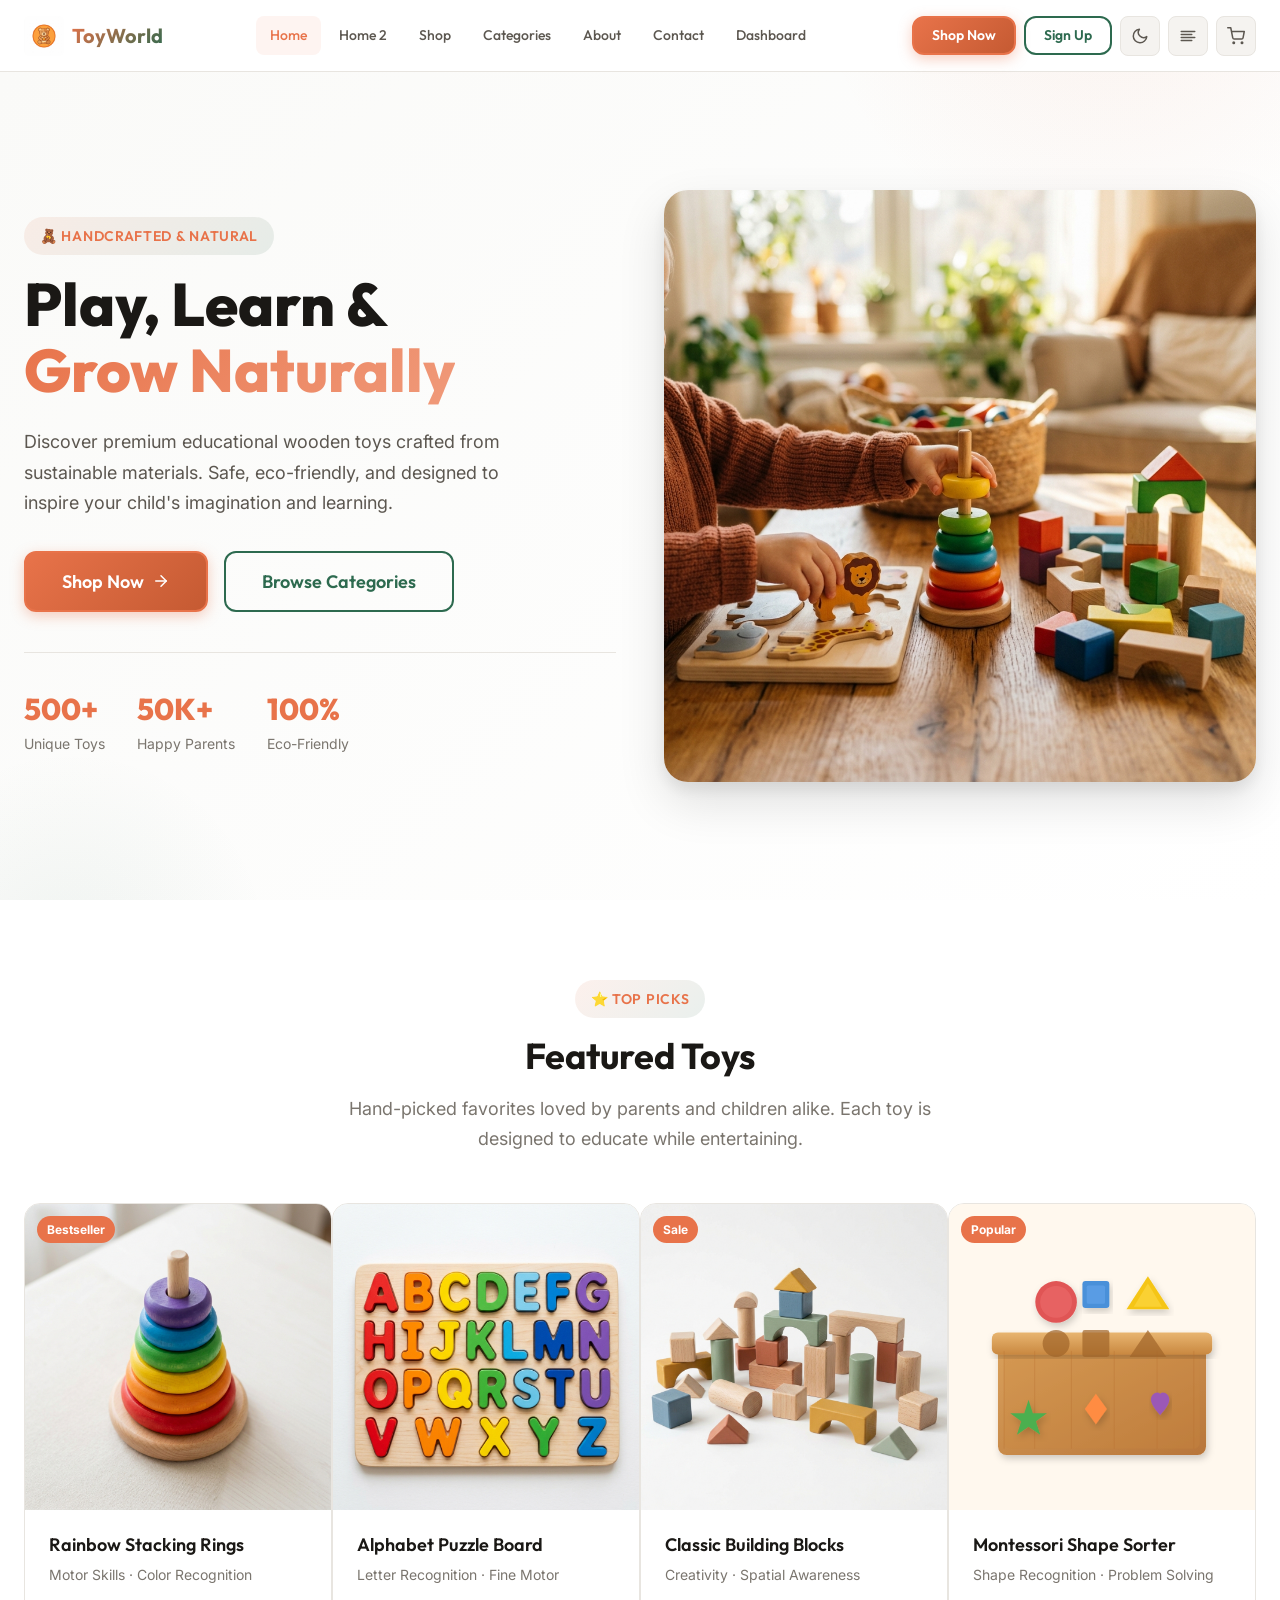
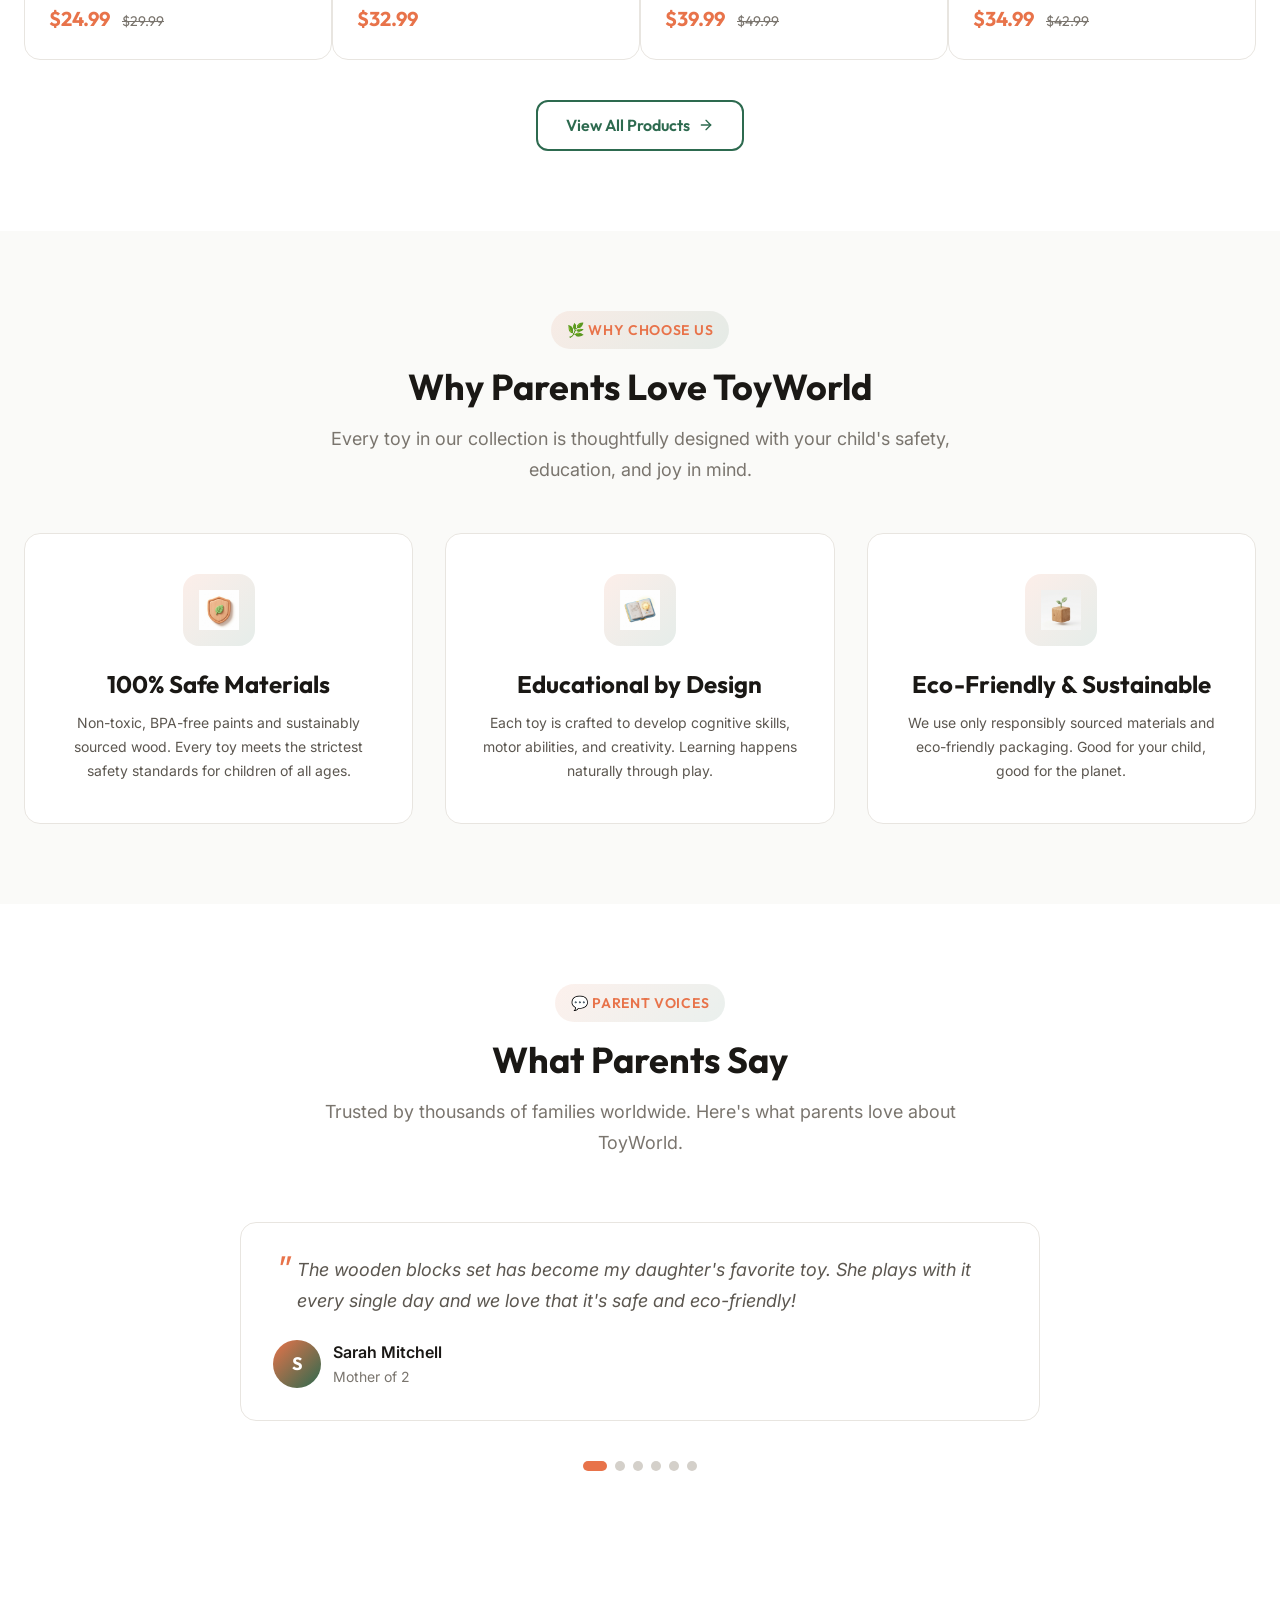
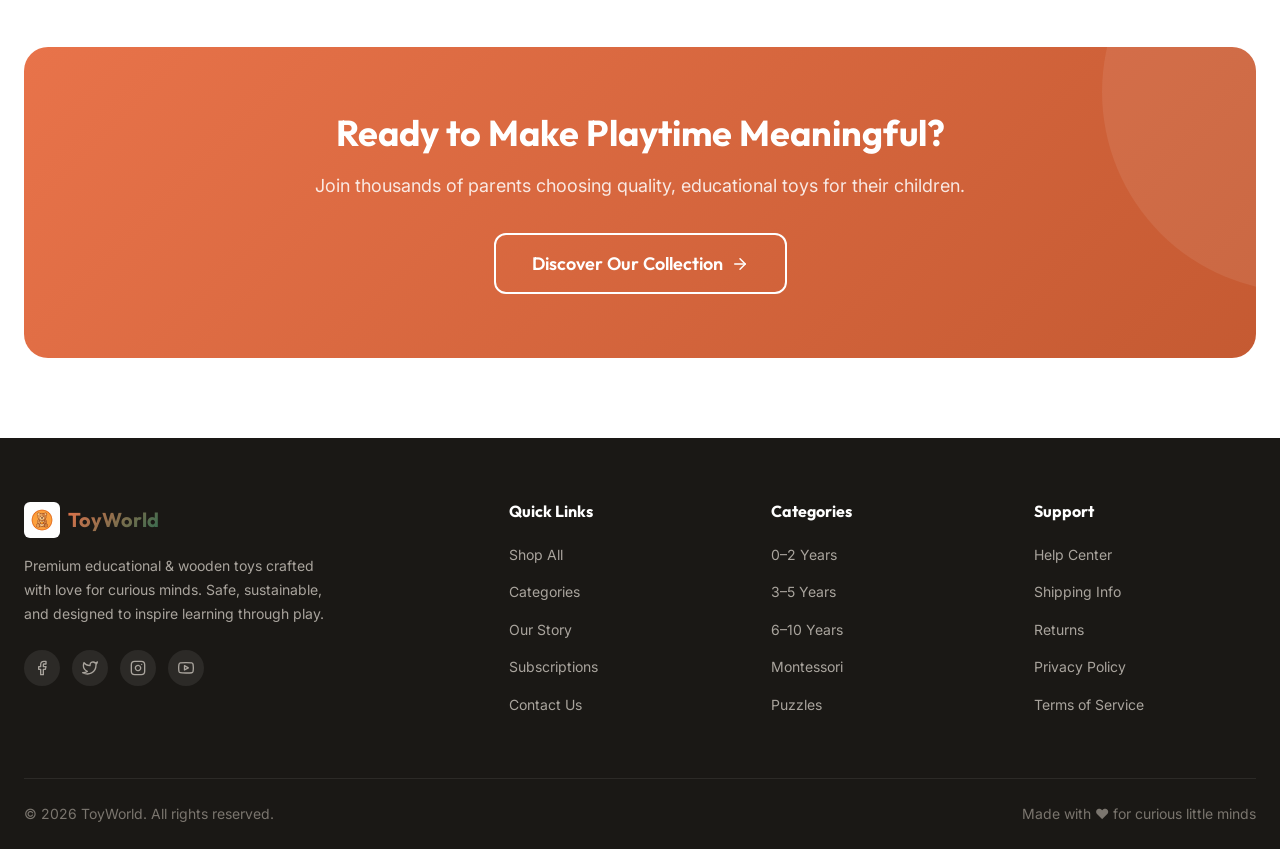
==== commit db5feeaf: "add the css" ====
--- a/index.html
+++ b/index.html
@@ -27,7 +27,7 @@
         <a href="categories.html" class="nav-link">Categories</a>
         <a href="about.html" class="nav-link">About</a>
         <a href="contact.html" class="nav-link">Contact</a>
-        <a href="signup.html" class="nav-link">Sign Up</a>
+
         <a href="dashboard.html" class="nav-link">Dashboard</a>
       </nav>
 
@@ -63,7 +63,7 @@
     <a href="categories.html" class="nav-link">Categories</a>
     <a href="about.html" class="nav-link">About</a>
     <a href="contact.html" class="nav-link">Contact</a>
-    <a href="signup.html" class="nav-link">Sign Up</a>
+
     <a href="dashboard.html" class="nav-link">Dashboard</a>
     <a href="shop.html" class="btn btn-primary">Shop Now</a>
   </nav>
@@ -198,7 +198,7 @@
       <div class="benefits-grid animate-on-scroll">
         <div class="benefit-card">
           <div class="benefit-icon">
-            <svg xmlns="http://www.w3.org/2000/svg" width="32" height="32" viewBox="0 0 24 24" fill="none" stroke="currentColor" stroke-width="2" stroke-linecap="round" stroke-linejoin="round"><path d="M12 22s8-4 8-10V5l-8-3-8 3v7c0 6 8 10 8 10z"/></svg>
+            <img src="assets/images/icon-safe.png" alt="Safe Materials" width="48" height="48">
           </div>
           <h4>100% Safe Materials</h4>
           <p>Non-toxic, BPA-free paints and sustainably sourced wood. Every toy meets the strictest safety standards for children of all ages.</p>
@@ -206,7 +206,7 @@
 
         <div class="benefit-card">
           <div class="benefit-icon">
-            <svg xmlns="http://www.w3.org/2000/svg" width="32" height="32" viewBox="0 0 24 24" fill="none" stroke="currentColor" stroke-width="2" stroke-linecap="round" stroke-linejoin="round"><path d="M2 3h6a4 4 0 0 1 4 4v14a3 3 0 0 0-3-3H2z"/><path d="M22 3h-6a4 4 0 0 0-4 4v14a3 3 0 0 1 3-3h7z"/></svg>
+            <img src="assets/images/icon-edu.png" alt="Educational Design" width="48" height="48">
           </div>
           <h4>Educational by Design</h4>
           <p>Each toy is crafted to develop cognitive skills, motor abilities, and creativity. Learning happens naturally through play.</p>
@@ -214,7 +214,7 @@
 
         <div class="benefit-card">
           <div class="benefit-icon">
-            <svg xmlns="http://www.w3.org/2000/svg" width="32" height="32" viewBox="0 0 24 24" fill="none" stroke="currentColor" stroke-width="2" stroke-linecap="round" stroke-linejoin="round"><path d="M21 16V8a2 2 0 0 0-1-1.73l-7-4a2 2 0 0 0-2 0l-7 4A2 2 0 0 0 3 8v8a2 2 0 0 0 1 1.73l7 4a2 2 0 0 0 2 0l7-4A2 2 0 0 0 21 16z"/><polyline points="7.5 4.21 12 6.81 16.5 4.21"/><polyline points="7.5 19.79 7.5 14.6 3 12"/><polyline points="21 12 16.5 14.6 16.5 19.79"/><polyline points="3.27 6.96 12 12.01 20.73 6.96"/><line x1="12" y1="22.08" x2="12" y2="12"/></svg>
+            <img src="assets/images/icon-eco.png" alt="Eco-Friendly" width="48" height="48">
           </div>
           <h4>Eco-Friendly & Sustainable</h4>
           <p>We use only responsibly sourced materials and eco-friendly packaging. Good for your child, good for the planet.</p>
@@ -232,9 +232,10 @@
         <p class="section-subtitle">Trusted by thousands of families worldwide. Here's what parents love about ToyWorld.</p>
       </div>
 
-      <div class="testimonial-carousel animate-on-scroll" style="position: relative; overflow: hidden;">
-        <div class="carousel-track" style="display: flex; transition: transform 0.5s ease;">
-          <div style="min-width: 100%; display: grid; grid-template-columns: repeat(3, 1fr); gap: var(--space-6); padding: 0 4px;">
+      <div class="testimonial-carousel animate-on-scroll">
+        <div class="carousel-track">
+          <!-- Slide 1 -->
+          <div class="carousel-slide">
             <div class="testimonial-card">
               <div class="testimonial-quote">The wooden blocks set has become my daughter's favorite toy. She plays with it every single day and we love that it's safe and eco-friendly!</div>
               <div class="testimonial-author">
@@ -245,6 +246,9 @@
                 </div>
               </div>
             </div>
+          </div>
+          <!-- Slide 2 -->
+          <div class="carousel-slide">
             <div class="testimonial-card">
               <div class="testimonial-quote">I love how each toy comes with learning guides. My son has improved his problem-solving skills tremendously since we started buying from ToyWorld.</div>
               <div class="testimonial-author">
@@ -255,6 +259,9 @@
                 </div>
               </div>
             </div>
+          </div>
+          <!-- Slide 3 -->
+          <div class="carousel-slide">
             <div class="testimonial-card">
               <div class="testimonial-quote">Finally, a toy store that understands what kids really need! The Montessori collection is exceptional. High quality and beautifully crafted.</div>
               <div class="testimonial-author">
@@ -266,7 +273,8 @@
               </div>
             </div>
           </div>
-          <div style="min-width: 100%; display: grid; grid-template-columns: repeat(3, 1fr); gap: var(--space-6); padding: 0 4px;">
+          <!-- Slide 4 -->
+          <div class="carousel-slide">
             <div class="testimonial-card">
               <div class="testimonial-quote">The gift registry feature is amazing! We used it for our daughter's birthday and everything arrived perfectly. The quality exceeded our expectations.</div>
               <div class="testimonial-author">
@@ -277,6 +285,9 @@
                 </div>
               </div>
             </div>
+          </div>
+          <!-- Slide 5 -->
+          <div class="carousel-slide">
             <div class="testimonial-card">
               <div class="testimonial-quote">As a pediatrician, I recommend ToyWorld to all my patients' parents. These toys are genuinely educational and completely safe for children.</div>
               <div class="testimonial-author">
@@ -287,6 +298,9 @@
                 </div>
               </div>
             </div>
+          </div>
+          <!-- Slide 6 -->
+          <div class="carousel-slide">
             <div class="testimonial-card">
               <div class="testimonial-quote">Shipping was incredibly fast and the packaging was eco-friendly too! Love every detail about this brand. Will keep coming back.</div>
               <div class="testimonial-author">
@@ -299,9 +313,13 @@
             </div>
           </div>
         </div>
-        <div style="display: flex; justify-content: center; gap: 8px; margin-top: var(--space-8);">
-          <button class="carousel-dot active" style="width:10px;height:10px;border-radius:50%;border:none;background:var(--primary);cursor:pointer;transition:all 0.3s;"></button>
-          <button class="carousel-dot" style="width:10px;height:10px;border-radius:50%;border:none;background:var(--gray-300);cursor:pointer;transition:all 0.3s;"></button>
+        <div class="carousel-dots">
+          <button class="carousel-dot active"></button>
+          <button class="carousel-dot"></button>
+          <button class="carousel-dot"></button>
+          <button class="carousel-dot"></button>
+          <button class="carousel-dot"></button>
+          <button class="carousel-dot"></button>
         </div>
       </div>
     </div>
--- a/css/components.css
+++ b/css/components.css
@@ -905,7 +905,7 @@
 
 .form-checkbox {
   display: flex;
-  align-items: center;
+  align-items: flex-start;
   gap: var(--space-2);
   font-size: var(--text-sm);
   cursor: pointer;
@@ -914,8 +914,10 @@
 .form-checkbox input[type="checkbox"] {
   width: 18px;
   height: 18px;
+  margin-top: 1px;
   accent-color: var(--primary);
   cursor: pointer;
+  flex-shrink: 0;
 }
 
 /* ---- Social Login Buttons ---- */
--- a/css/pages.css
+++ b/css/pages.css
@@ -267,6 +267,19 @@
   align-items: center;
   justify-content: center;
   margin: 0 auto var(--space-6);
+  overflow: hidden;
+}
+
+.benefit-icon img {
+  width: 100%;
+  height: 100%;
+  object-fit: contain;
+  padding: var(--space-4);
+  transition: transform var(--transition-base);
+}
+
+.benefit-card:hover .benefit-icon img {
+  transform: scale(1.1);
 }
 
 .benefit-icon svg {
@@ -341,6 +354,19 @@
   align-items: center;
   justify-content: center;
   margin-bottom: var(--space-5);
+  overflow: hidden;
+}
+
+.learning-icon img {
+  width: 100%;
+  height: 100%;
+  object-fit: contain;
+  padding: var(--space-2);
+  transition: transform var(--transition-base);
+}
+
+.learning-card:hover .learning-icon img {
+  transform: scale(1.1);
 }
 
 .learning-icon svg {
@@ -355,6 +381,72 @@
 
 .learning-card p {
   font-size: var(--text-sm);
+}
+
+/* ---- Testimonial Carousel ---- */
+.testimonial-carousel {
+  position: relative;
+  overflow: hidden;
+  padding: var(--space-4) 0;
+}
+
+.carousel-track {
+  display: flex !important;
+  transition: transform 0.6s cubic-bezier(0.4, 0, 0.2, 1);
+  will-change: transform;
+}
+
+.carousel-slide {
+  min-width: 100%;
+  flex-shrink: 0;
+  display: flex;
+  justify-content: center;
+  padding: 0 var(--space-4);
+  box-sizing: border-box;
+}
+
+.carousel-slide .testimonial-card {
+  width: 100%;
+  max-width: 800px;
+  height: 100%;
+}
+
+.carousel-dots {
+  display: flex;
+  justify-content: center;
+  align-items: center;
+  gap: var(--space-2);
+  margin-top: var(--space-10);
+}
+
+.carousel-dot {
+  width: 10px;
+  height: 10px;
+  border-radius: var(--radius-full);
+  border: none;
+  background: var(--gray-300);
+  cursor: pointer;
+  transition: all var(--transition-base);
+  padding: 0;
+}
+
+.carousel-dot.active {
+  background: var(--primary);
+  width: 24px;
+}
+
+@media (max-width: 1024px) {
+  .carousel-slide {
+    grid-template-columns: repeat(2, 1fr);
+    gap: var(--space-6);
+  }
+}
+
+@media (max-width: 768px) {
+  .carousel-slide {
+    grid-template-columns: 1fr;
+    gap: var(--space-4);
+  }
 }
 
 @media (max-width: 768px) {
@@ -649,6 +741,25 @@
   background: linear-gradient(135deg, rgba(var(--primary-rgb), 0.06), rgba(var(--secondary-rgb), 0.06));
   padding: var(--space-20) 0;
   text-align: center;
+}
+
+.mission-layout {
+  display: grid;
+  grid-template-columns: 1fr 1fr;
+  gap: var(--space-12);
+  align-items: center;
+}
+
+@media (max-width: 1024px) {
+  .mission-layout {
+    grid-template-columns: 1fr;
+    text-align: center;
+    gap: var(--space-8);
+  }
+  
+  .mission-layout .btn {
+    margin: 0 auto;
+  }
 }
 
 .timeline {
@@ -1317,3 +1428,13 @@
   color: var(--text-secondary);
   line-height: 1.7;
 }
+@media (max-width: 480px) {
+  .auth-card {
+    padding: var(--space-8) var(--space-6);
+  }
+  .auth-form-row {
+    flex-direction: column;
+    align-items: flex-start;
+    gap: var(--space-3);
+  }
+}
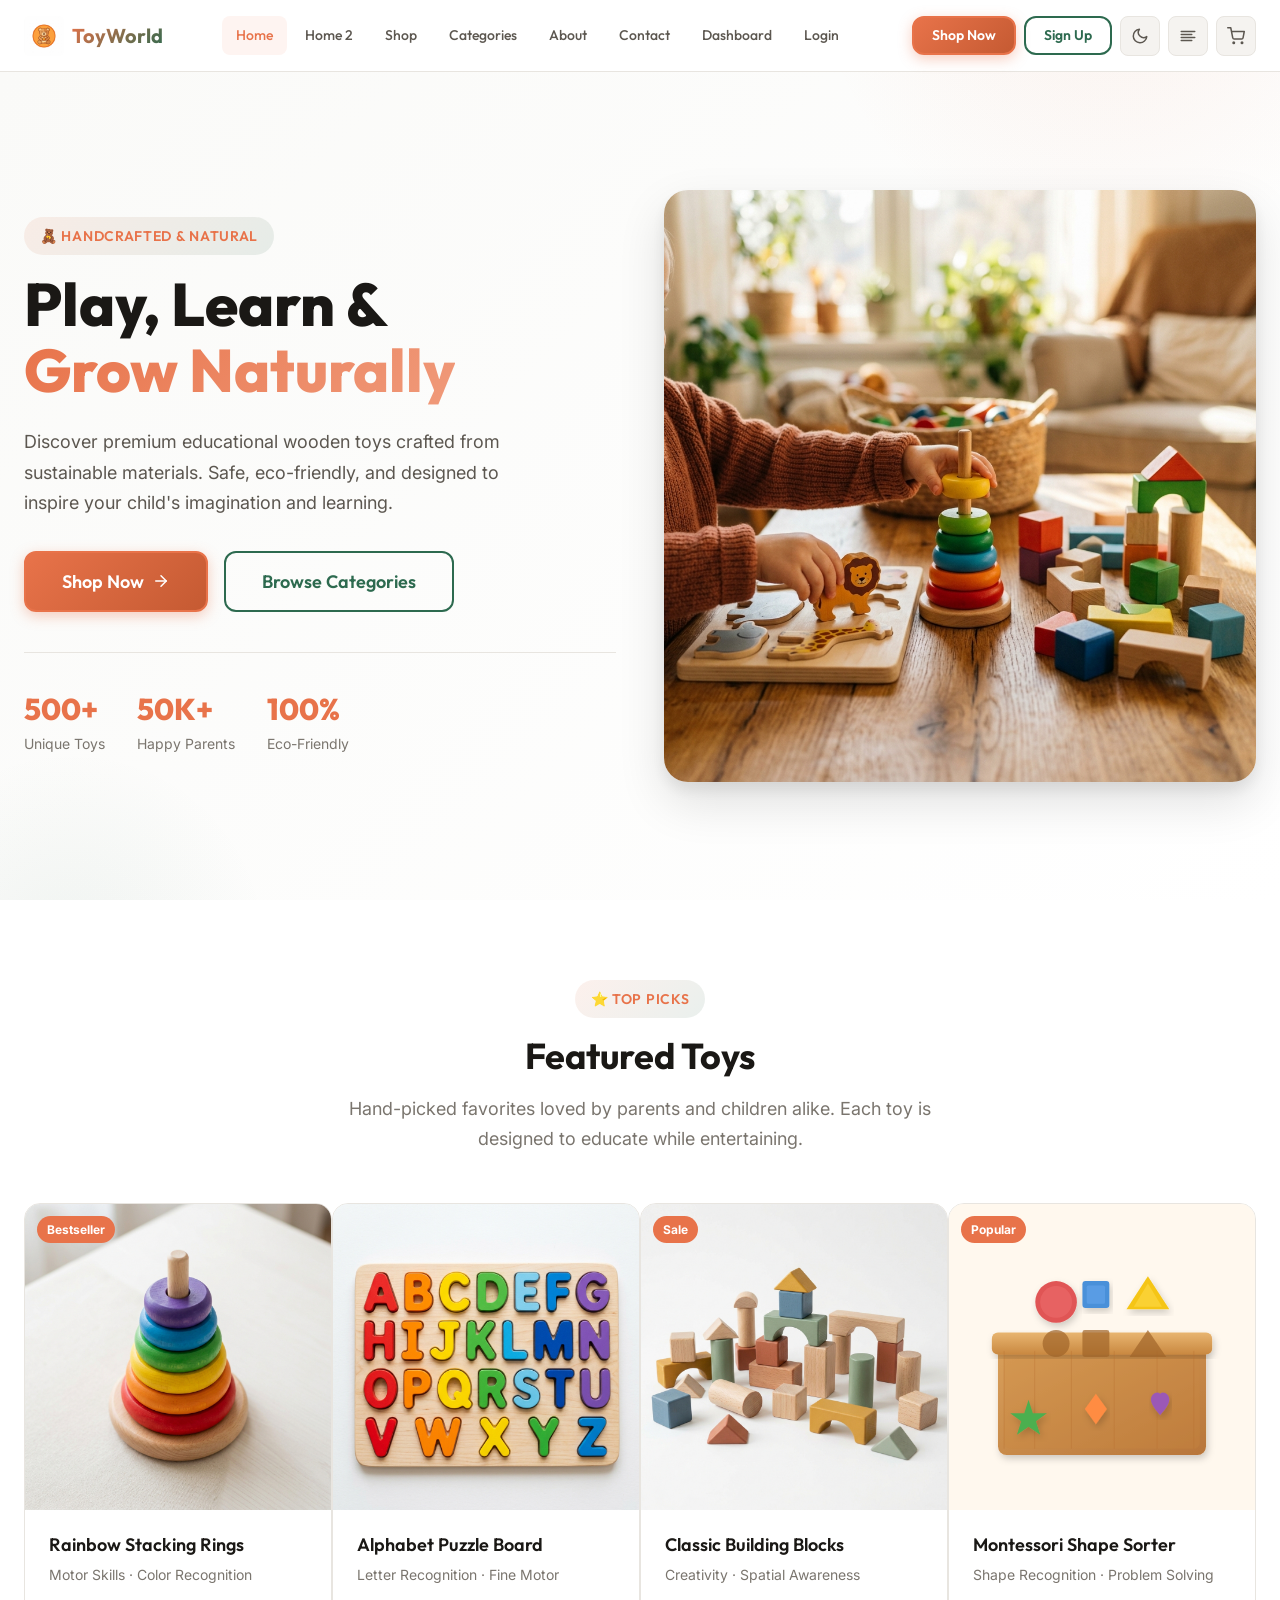
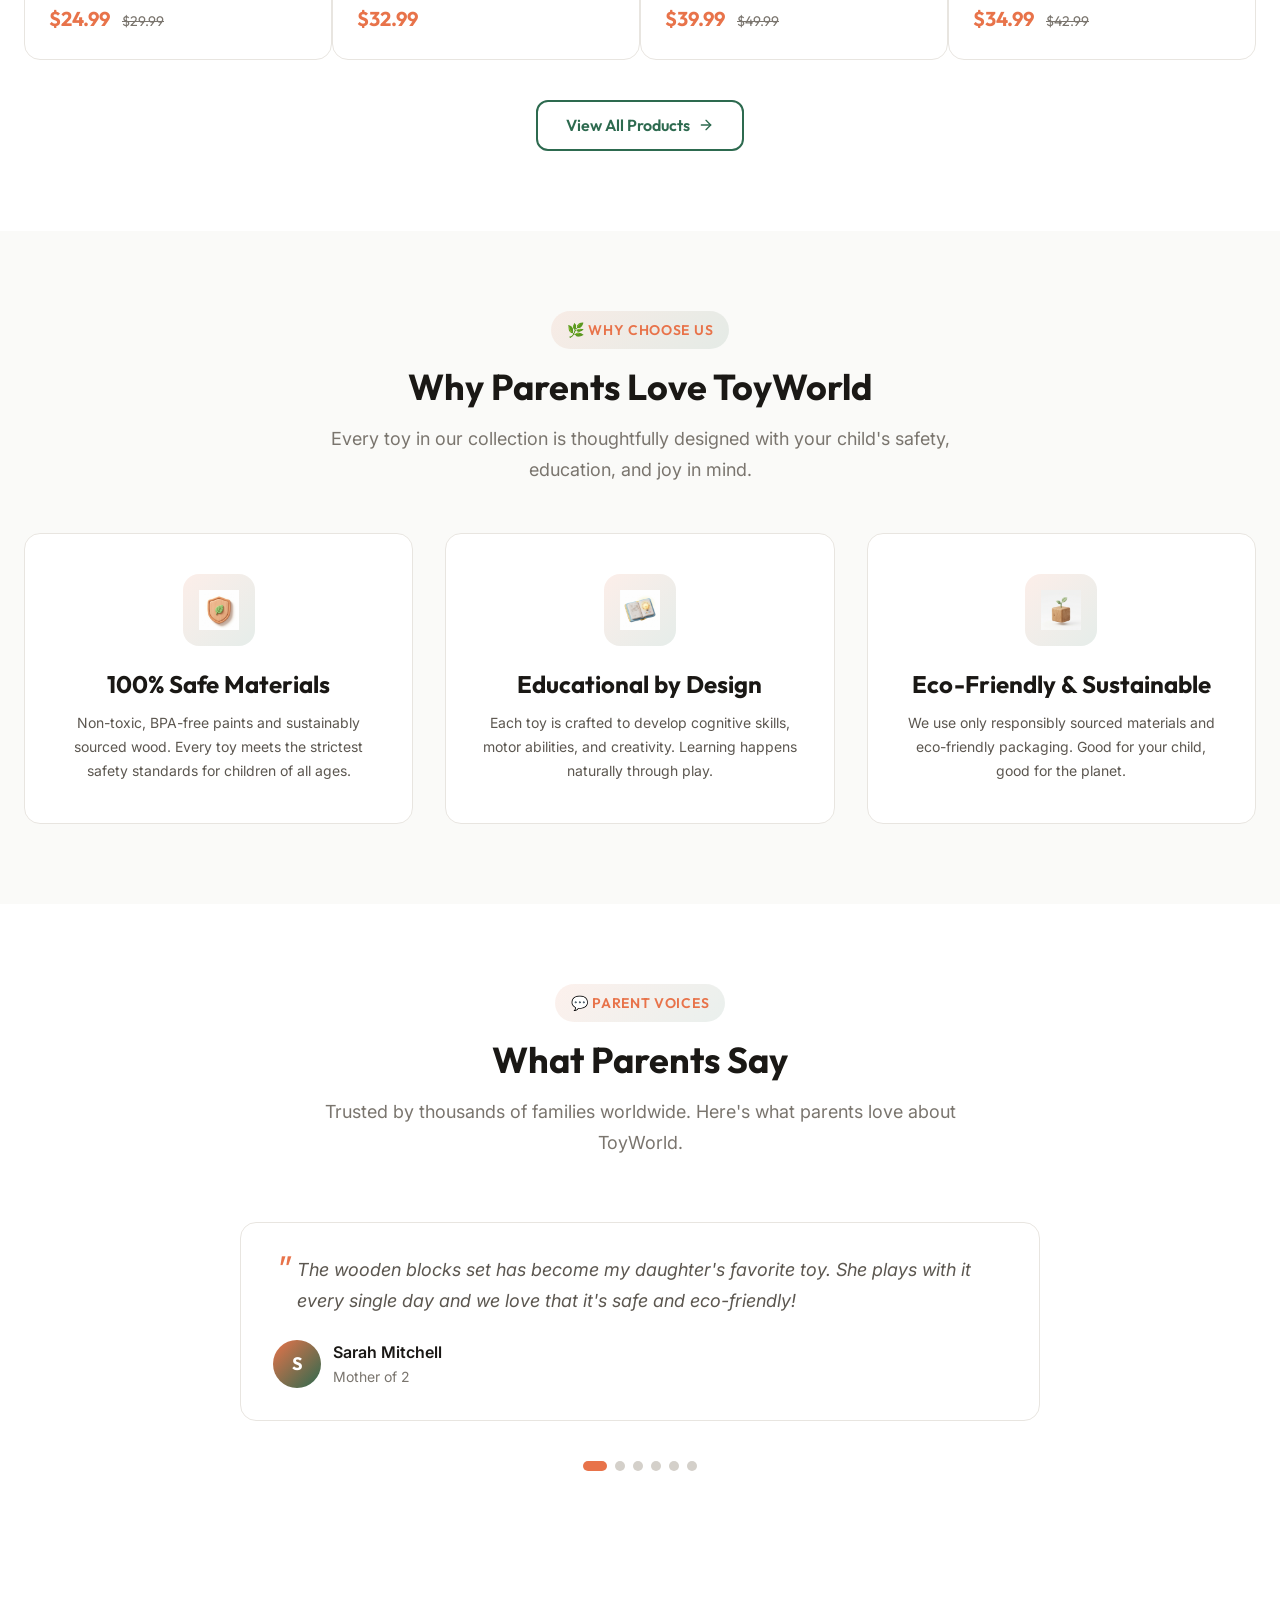
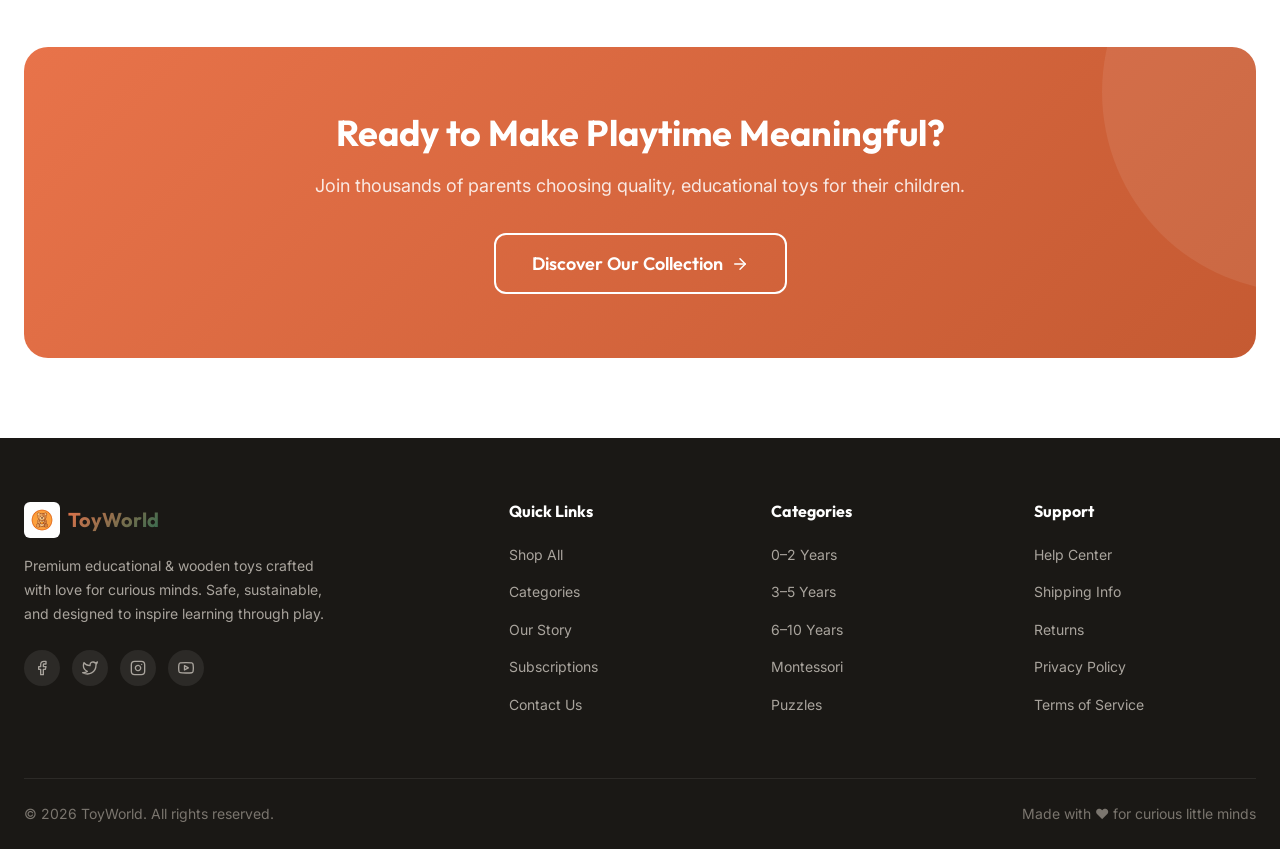
==== commit 53248215: "add the some changes..." ====
--- a/index.html
+++ b/index.html
@@ -29,6 +29,7 @@
         <a href="contact.html" class="nav-link">Contact</a>
 
         <a href="dashboard.html" class="nav-link">Dashboard</a>
+        <a href="login.html" class="nav-link">Login</a>
       </nav>
 
       <div class="header-actions">
@@ -65,7 +66,9 @@
     <a href="contact.html" class="nav-link">Contact</a>
 
     <a href="dashboard.html" class="nav-link">Dashboard</a>
+    <a href="login.html" class="nav-link">Login</a>
     <a href="shop.html" class="btn btn-primary">Shop Now</a>
+    <a href="signup.html" class="btn btn-secondary">Sign Up</a>
   </nav>
 
   <!-- Hero Section -->
--- a/css/components.css
+++ b/css/components.css
@@ -98,6 +98,10 @@
   backdrop-filter: blur(12px);
 }
 
+.has-header {
+  padding-top: var(--header-height);
+}
+
 [data-theme="dark"] .header {
   background: rgba(26, 26, 46, 0.95);
 }
@@ -325,6 +329,10 @@
 }
 
 .nav-mobile .btn {
+  width: 100%;
+}
+
+.nav-mobile .btn:first-of-type {
   margin-top: var(--space-4);
 }
 
--- a/css/pages.css
+++ b/css/pages.css
@@ -124,6 +124,10 @@
   }
   .hero-stats {
     justify-content: center;
+  }
+  .hero {
+    padding-top: var(--space-12);
+    min-height: auto;
   }
 }
 
@@ -437,15 +441,13 @@
 
 @media (max-width: 1024px) {
   .carousel-slide {
-    grid-template-columns: repeat(2, 1fr);
-    gap: var(--space-6);
+    padding: 0 var(--space-2);
   }
 }
 
 @media (max-width: 768px) {
   .carousel-slide {
-    grid-template-columns: 1fr;
-    gap: var(--space-4);
+    padding: 0 var(--space-1);
   }
 }
 
@@ -1175,6 +1177,16 @@
   }
 }
 
+.cart-layout.cart-is-empty {
+  grid-template-columns: 1fr;
+  max-width: 800px;
+  margin: 0 auto;
+  display: flex;
+  justify-content: center;
+  align-items: center;
+  min-height: 400px;
+}
+
 /* ---- Auth Pages ---- */
 .auth-page {
   min-height: 100vh;
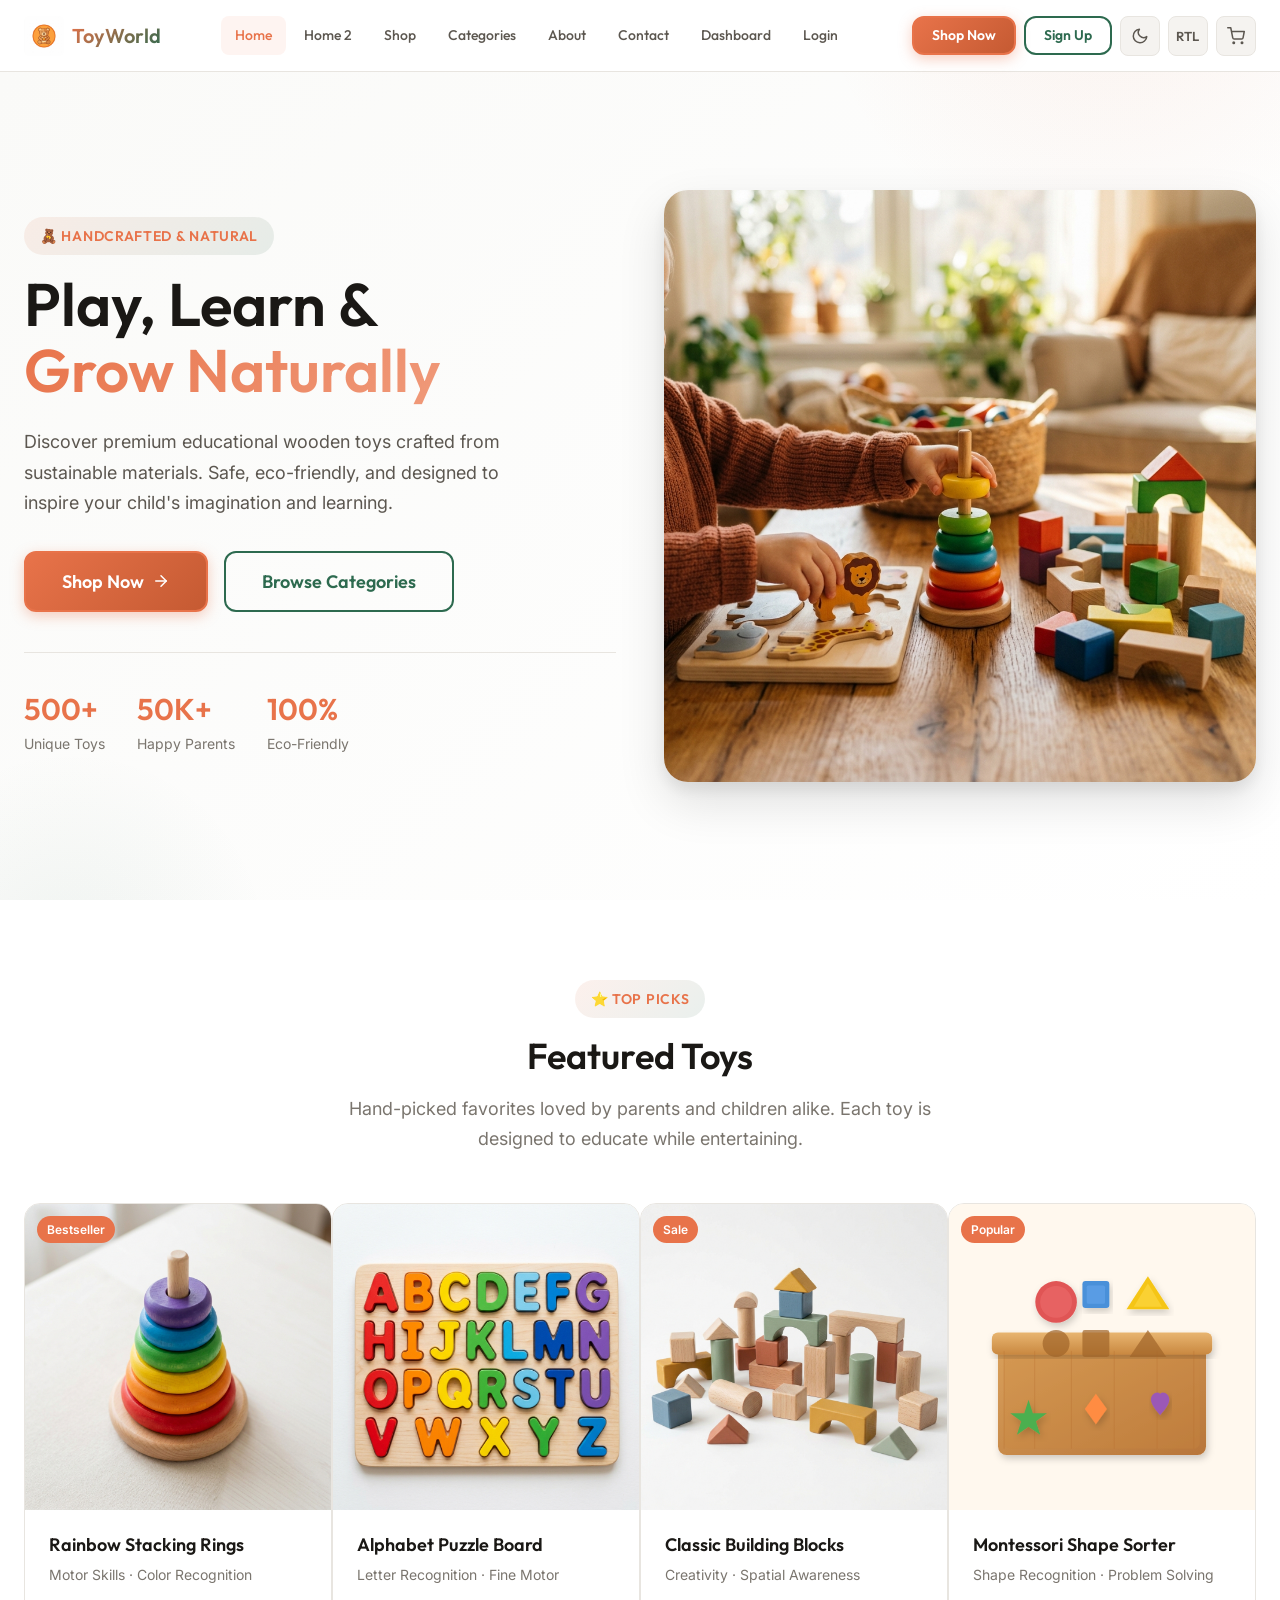
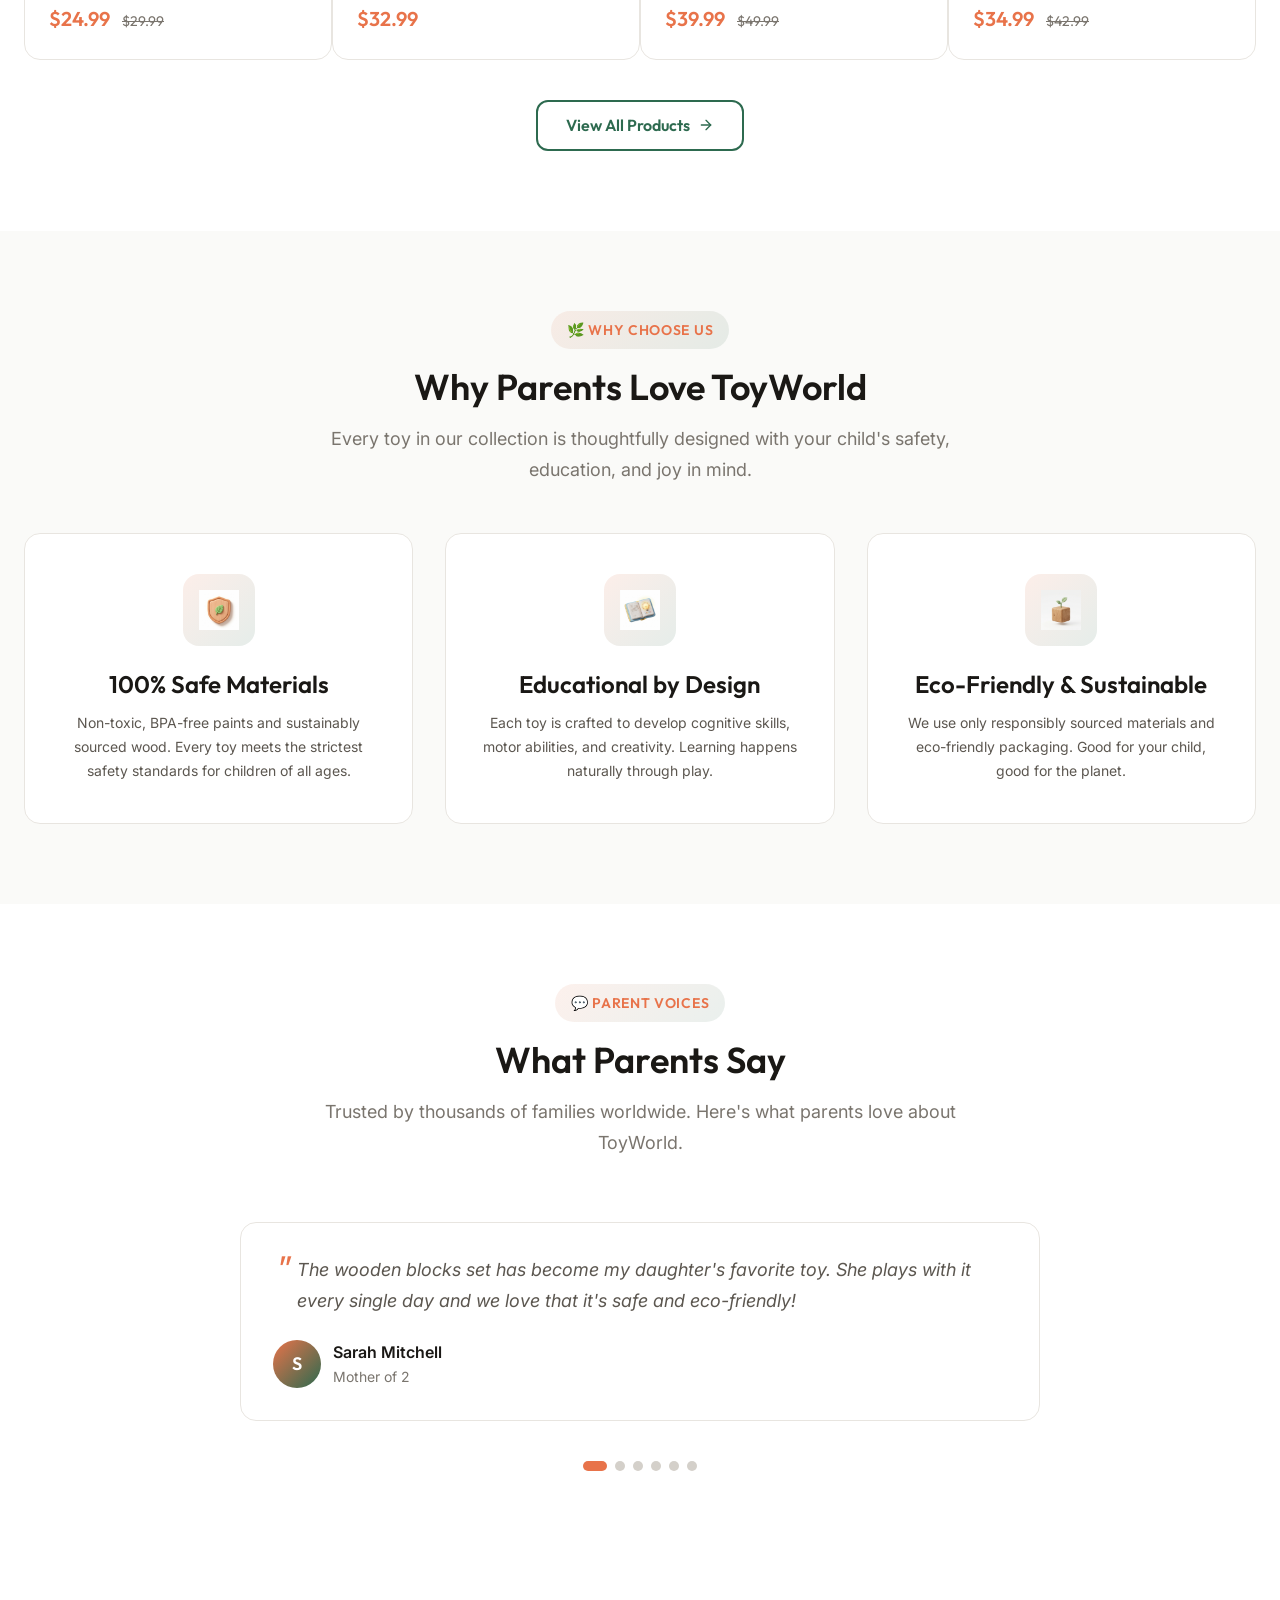
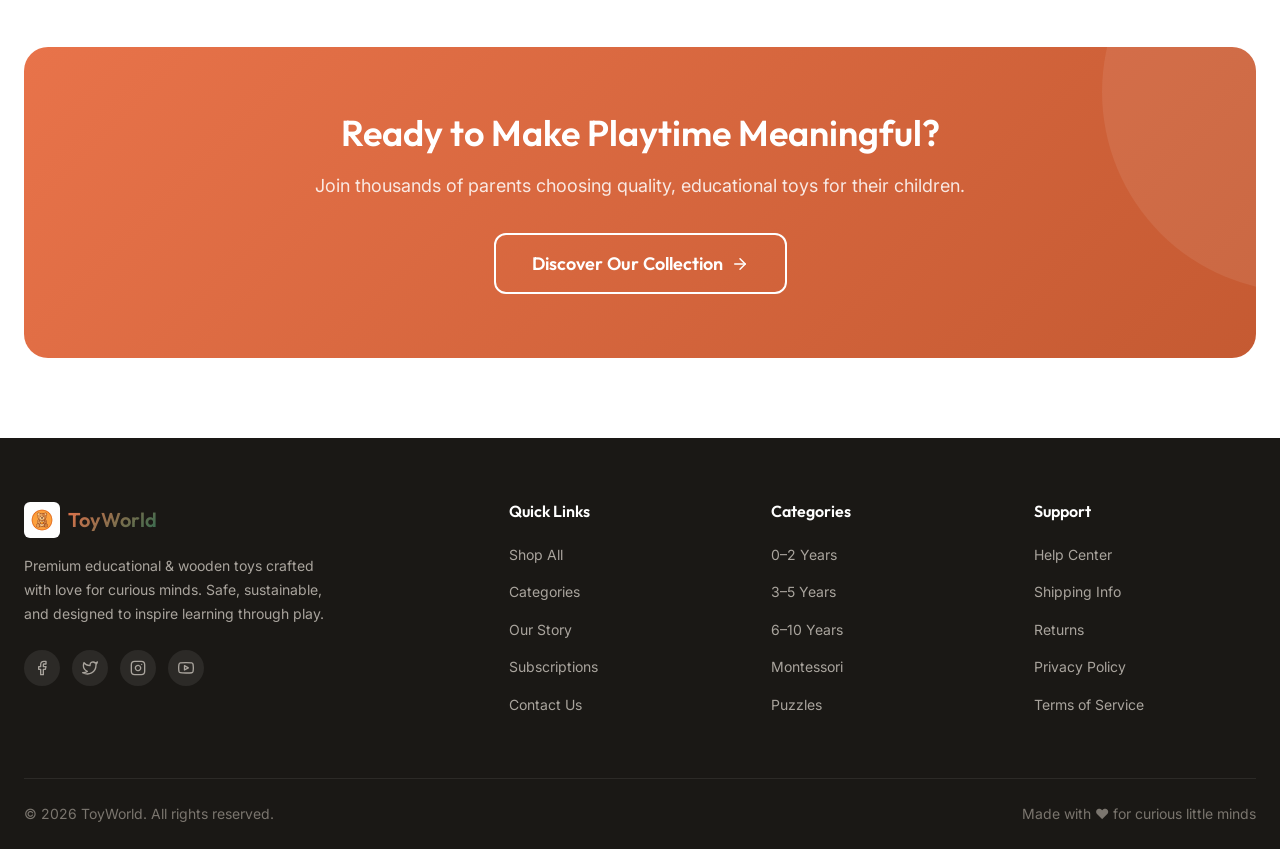
==== commit 140849f2: "add the rtl" ====
--- a/index.html
+++ b/index.html
@@ -40,9 +40,7 @@
         <button class="theme-toggle" title="Toggle Dark Mode" aria-label="Toggle dark mode">
           <svg xmlns="http://www.w3.org/2000/svg" width="18" height="18" viewBox="0 0 24 24" fill="none" stroke="currentColor" stroke-width="2" stroke-linecap="round" stroke-linejoin="round"><path d="M21 12.79A9 9 0 1 1 11.21 3 7 7 0 0 0 21 12.79z"/></svg>
         </button>
-        <button class="rtl-toggle" title="Toggle RTL" aria-label="Toggle RTL direction">
-          <svg xmlns="http://www.w3.org/2000/svg" width="18" height="18" viewBox="0 0 24 24" fill="none" stroke="currentColor" stroke-width="2" stroke-linecap="round" stroke-linejoin="round"><line x1="17" y1="10" x2="3" y2="10"/><line x1="21" y1="6" x2="3" y2="6"/><line x1="21" y1="14" x2="3" y2="14"/><line x1="17" y1="18" x2="3" y2="18"/></svg>
-        </button>
+        <button class="rtl-toggle" title="Toggle RTL" aria-label="Toggle RTL direction">RTL</button>
         <a href="cart.html" class="cart-btn" title="Cart" aria-label="Shopping cart">
           <svg xmlns="http://www.w3.org/2000/svg" width="18" height="18" viewBox="0 0 24 24" fill="none" stroke="currentColor" stroke-width="2" stroke-linecap="round" stroke-linejoin="round"><circle cx="9" cy="21" r="1"/><circle cx="20" cy="21" r="1"/><path d="M1 1h4l2.68 13.39a2 2 0 0 0 2 1.61h9.72a2 2 0 0 0 2-1.61L23 6H6"/></svg>
           <span class="cart-count" style="display:none">0</span>
@@ -69,6 +67,16 @@
     <a href="login.html" class="nav-link">Login</a>
     <a href="shop.html" class="btn btn-primary">Shop Now</a>
     <a href="signup.html" class="btn btn-secondary">Sign Up</a>
+    <div class="nav-mobile-actions">
+      <button class="theme-toggle" title="Toggle Dark Mode" aria-label="Toggle dark mode">
+        <svg xmlns="http://www.w3.org/2000/svg" width="18" height="18" viewBox="0 0 24 24" fill="none" stroke="currentColor" stroke-width="2" stroke-linecap="round" stroke-linejoin="round"><path d="M21 12.79A9 9 0 1 1 11.21 3 7 7 0 0 0 21 12.79z"/></svg>
+      </button>
+      <button class="rtl-toggle" title="Toggle RTL" aria-label="Toggle RTL direction">RTL</button>
+      <a href="cart.html" class="cart-btn" title="Cart" aria-label="Shopping cart">
+        <svg xmlns="http://www.w3.org/2000/svg" width="18" height="18" viewBox="0 0 24 24" fill="none" stroke="currentColor" stroke-width="2" stroke-linecap="round" stroke-linejoin="round"><circle cx="9" cy="21" r="1"/><circle cx="20" cy="21" r="1"/><path d="M1 1h4l2.68 13.39a2 2 0 0 0 2 1.61h9.72a2 2 0 0 0 2-1.61L23 6H6"/></svg>
+        <span class="cart-count" style="display:none">0</span>
+      </a>
+    </div>
   </nav>
 
   <!-- Hero Section -->
--- a/css/style.css
+++ b/css/style.css
@@ -108,24 +108,24 @@
 
 /* ---- Dark Mode ---- */
 [data-theme="dark"] {
-  --bg-primary: #1A1A2E;
-  --bg-secondary: #16213E;
-  --bg-tertiary: #0F3460;
-  --bg-card: #1E1E36;
-  --bg-overlay: rgba(0, 0, 0, 0.7);
+  --bg-primary: #000000;
+  --bg-secondary: #0A0A0A;
+  --bg-tertiary: #121212;
+  --bg-card: #0D0D0D;
+  --bg-overlay: rgba(0, 0, 0, 0.8);
 
   --text-primary: #F0ECE6;
   --text-secondary: #B8B4AE;
   --text-tertiary: #8A867F;
   --text-inverse: #1A1815;
 
-  --border-color: #2A2A42;
+  --border-color: #222222;
   --border-focus: #F09A7A;
 
-  --shadow-sm: 0 1px 3px rgba(0,0,0,0.2), 0 1px 2px rgba(0,0,0,0.15);
-  --shadow-md: 0 4px 12px rgba(0,0,0,0.25), 0 2px 4px rgba(0,0,0,0.15);
-  --shadow-lg: 0 12px 32px rgba(0,0,0,0.3), 0 4px 8px rgba(0,0,0,0.2);
-  --shadow-xl: 0 20px 48px rgba(0,0,0,0.35), 0 8px 16px rgba(0,0,0,0.25);
+  --shadow-sm: 0 1px 3px rgba(0,0,0,0.4), 0 1px 2px rgba(0,0,0,0.3);
+  --shadow-md: 0 4px 12px rgba(0,0,0,0.5), 0 2px 4px rgba(0,0,0,0.3);
+  --shadow-lg: 0 12px 32px rgba(0,0,0,0.6), 0 4px 8px rgba(0,0,0,0.4);
+  --shadow-xl: 0 20px 48px rgba(0,0,0,0.7), 0 8px 16px rgba(0,0,0,0.5);
 }
 
 /* ---- Base Reset ---- */
@@ -191,7 +191,7 @@
 
 h1, h2, h3, h4, h5, h6 {
   font-family: var(--font-heading);
-  font-weight: 700;
+  font-weight: 600;
   line-height: 1.2;
   color: var(--text-primary);
 }
--- a/css/components.css
+++ b/css/components.css
@@ -103,7 +103,7 @@
 }
 
 [data-theme="dark"] .header {
-  background: rgba(26, 26, 46, 0.95);
+  background: rgba(0, 0, 0, 0.95);
 }
 
 .header-inner {
@@ -121,7 +121,7 @@
   align-items: center;
   gap: var(--space-2);
   font-family: var(--font-heading);
-  font-weight: 700;
+  font-weight: 600;
   font-size: var(--text-xl);
   color: var(--text-primary);
   text-decoration: none;
@@ -187,6 +187,10 @@
   cursor: pointer;
   transition: all var(--transition-fast);
   border: 1px solid var(--border-color);
+  font-family: var(--font-heading);
+  font-weight: 600;
+  font-size: 13px;
+  letter-spacing: 0.5px;
 }
 
 .theme-toggle:hover,
@@ -234,7 +238,7 @@
   background: var(--primary);
   color: var(--white);
   font-size: 10px;
-  font-weight: 700;
+  font-weight: 600;
   width: 18px;
   height: 18px;
   border-radius: var(--radius-full);
@@ -347,11 +351,78 @@
   .nav-desktop {
     display: none;
   }
-  .header-cta {
+  .header-actions .header-cta {
+    display: none;
+  }
+  .header-actions .theme-toggle,
+  .header-actions .rtl-toggle,
+  .header-actions .cart-btn {
     display: none;
   }
   .nav-mobile-toggle {
     display: flex;
+  }
+
+  /* Mobile Nav Actions */
+  .nav-mobile-actions {
+    display: flex;
+    align-items: center;
+    justify-content: space-between;
+    margin-top: auto;
+    padding-top: var(--space-6);
+    border-top: 1px solid var(--border-color);
+    gap: var(--space-4);
+  }
+
+  .nav-mobile-actions .theme-toggle,
+  .nav-mobile-actions .rtl-toggle,
+  .nav-mobile-actions .cart-btn {
+    flex: 1;
+    height: 48px;
+    display: flex;
+    align-items: center;
+    justify-content: center;
+    background: var(--bg-secondary);
+    border-radius: var(--radius-lg);
+    border: 1px solid var(--border-color);
+    color: var(--text-primary);
+    transition: all var(--transition-base);
+  }
+
+  .nav-mobile-actions .theme-toggle:active,
+  .nav-mobile-actions .rtl-toggle:active,
+  .nav-mobile-actions .cart-btn:active {
+    scale: 0.95;
+    background: var(--bg-tertiary);
+  }
+
+  .nav-mobile-actions .rtl-toggle {
+    font-size: var(--text-xs);
+    font-weight: 600;
+    text-transform: uppercase;
+    letter-spacing: 0.05em;
+  }
+
+  .nav-mobile-actions .cart-btn {
+    position: relative;
+    text-decoration: none;
+  }
+
+  .nav-mobile-actions .cart-count {
+    position: absolute;
+    top: -5px;
+    right: -5px;
+    background: var(--primary);
+    color: var(--white);
+    font-size: 10px;
+    font-weight: 700;
+    width: 18px;
+    height: 18px;
+    border-radius: 50%;
+    display: flex;
+    align-items: center;
+    justify-content: center;
+    border: 2px solid var(--bg-secondary);
   }
 }
 
@@ -422,7 +493,7 @@
   background: var(--primary);
   color: var(--white);
   font-size: var(--text-xs);
-  font-weight: 700;
+  font-weight: 600;
   padding: 4px 10px;
   border-radius: var(--radius-full);
   z-index: 2;
@@ -470,7 +541,7 @@
 
 .product-price {
   font-family: var(--font-heading);
-  font-weight: 700;
+  font-weight: 600;
   font-size: var(--text-xl);
   color: var(--primary);
 }
@@ -551,7 +622,7 @@
 .category-card .category-title {
   color: var(--white);
   font-family: var(--font-heading);
-  font-weight: 700;
+  font-weight: 600;
   font-size: var(--text-xl);
   margin-bottom: var(--space-1);
 }
@@ -622,7 +693,7 @@
   align-items: center;
   justify-content: center;
   font-family: var(--font-heading);
-  font-weight: 700;
+  font-weight: 600;
   font-size: var(--text-lg);
 }
 
@@ -669,7 +740,7 @@
   padding: 6px 20px;
   border-radius: var(--radius-full);
   font-size: var(--text-sm);
-  font-weight: 700;
+  font-weight: 600;
   font-family: var(--font-heading);
 }
 
@@ -683,7 +754,7 @@
 .pricing-amount {
   font-family: var(--font-heading);
   font-size: var(--text-5xl);
-  font-weight: 800;
+  font-weight: 600;
   color: var(--text-primary);
   margin-bottom: var(--space-1);
 }
@@ -747,7 +818,7 @@
 }
 
 [data-theme="dark"] .footer {
-  background: #0D0D1A;
+  background: #000000;
 }
 
 .footer-grid {
--- a/css/pages.css
+++ b/css/pages.css
@@ -49,7 +49,7 @@
 
 .hero-content h1 {
   font-size: var(--text-6xl);
-  font-weight: 800;
+  font-weight: 600;
   line-height: 1.1;
   margin-bottom: var(--space-6);
 }
@@ -95,7 +95,7 @@
 .hero-stat-number {
   font-family: var(--font-heading);
   font-size: var(--text-3xl);
-  font-weight: 800;
+  font-weight: 600;
   color: var(--primary);
 }
 
@@ -214,7 +214,7 @@
 
 .hero-premium-content h1 {
   font-size: var(--text-6xl);
-  font-weight: 800;
+  font-weight: 600;
   color: var(--white);
   margin-bottom: var(--space-6);
   text-shadow: 0 2px 12px rgba(0,0,0,0.3);
@@ -396,12 +396,12 @@
 
 .carousel-track {
   display: flex !important;
+  flex-wrap: nowrap;
   transition: transform 0.6s cubic-bezier(0.4, 0, 0.2, 1);
   will-change: transform;
 }
 
 .carousel-slide {
-  min-width: 100%;
   flex-shrink: 0;
   display: flex;
   justify-content: center;
@@ -843,7 +843,7 @@
 
 .timeline-year {
   font-family: var(--font-heading);
-  font-weight: 700;
+  font-weight: 600;
   color: var(--primary);
   font-size: var(--text-sm);
   margin-bottom: var(--space-2);
@@ -1042,7 +1042,7 @@
 
 .cart-item-price {
   font-family: var(--font-heading);
-  font-weight: 700;
+  font-weight: 600;
   color: var(--primary);
   font-size: var(--text-lg);
   white-space: nowrap;
@@ -1095,7 +1095,7 @@
   margin-top: var(--space-4);
   padding-top: var(--space-5);
   font-family: var(--font-heading);
-  font-weight: 700;
+  font-weight: 600;
   font-size: var(--text-lg);
   color: var(--text-primary);
 }
@@ -1237,7 +1237,7 @@
 
 .auth-logo span {
   font-family: var(--font-heading);
-  font-weight: 700;
+  font-weight: 600;
   font-size: var(--text-xl);
   background: linear-gradient(135deg, var(--primary), var(--secondary));
   -webkit-background-clip: text;
@@ -1421,7 +1421,7 @@
   align-items: center;
   justify-content: center;
   font-family: var(--font-heading);
-  font-weight: 700;
+  font-weight: 600;
   font-size: var(--text-sm);
 }
 
@@ -1440,6 +1440,26 @@
   color: var(--text-secondary);
   line-height: 1.7;
 }
+
+@media (max-width: 480px) {
+  .cta-banner {
+    padding: var(--space-12) var(--space-6);
+  }
+  .cta-banner h2 {
+    font-size: var(--text-2xl);
+  }
+  .cta-banner p {
+    font-size: var(--text-base);
+    margin-bottom: var(--space-6);
+  }
+  .cta-banner .btn-lg {
+    padding: 12px 20px;
+    font-size: var(--text-base);
+    width: 100%;
+    white-space: normal;
+  }
+}
+
 @media (max-width: 480px) {
   .auth-card {
     padding: var(--space-8) var(--space-6);
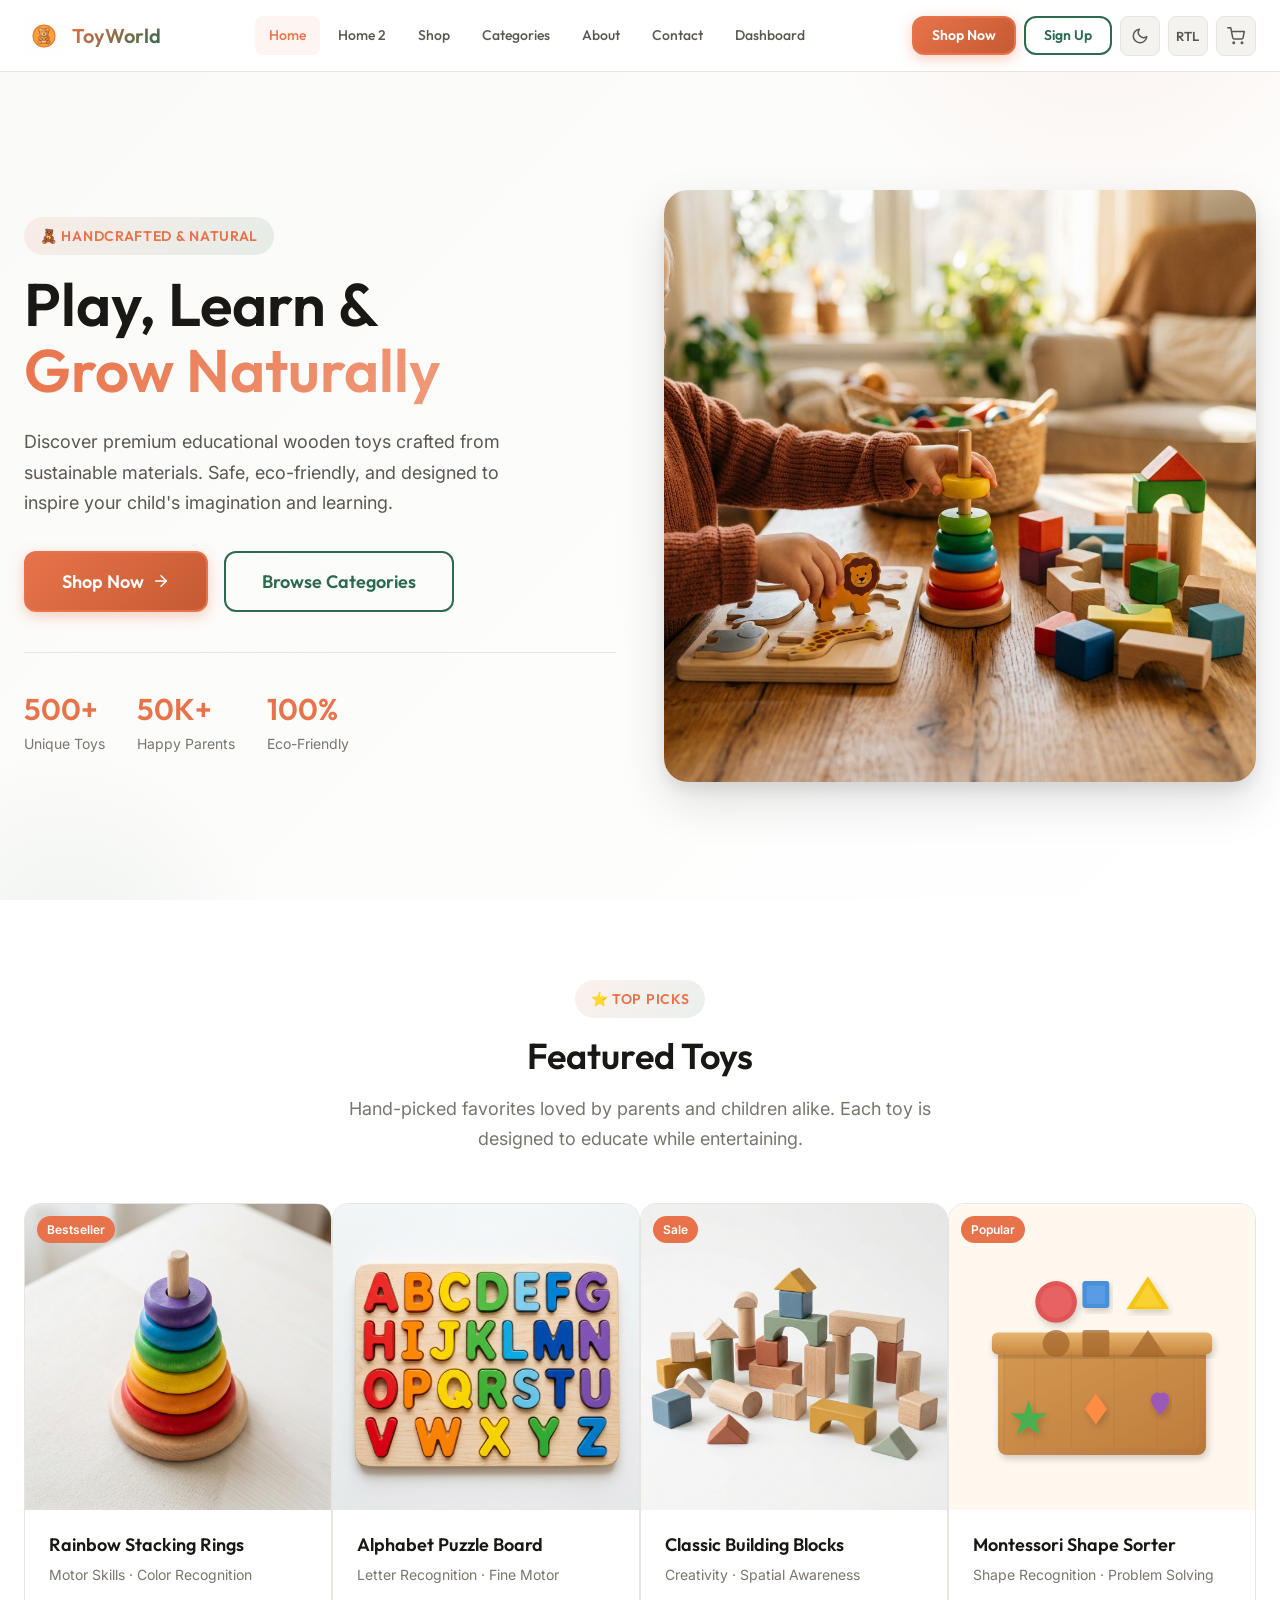
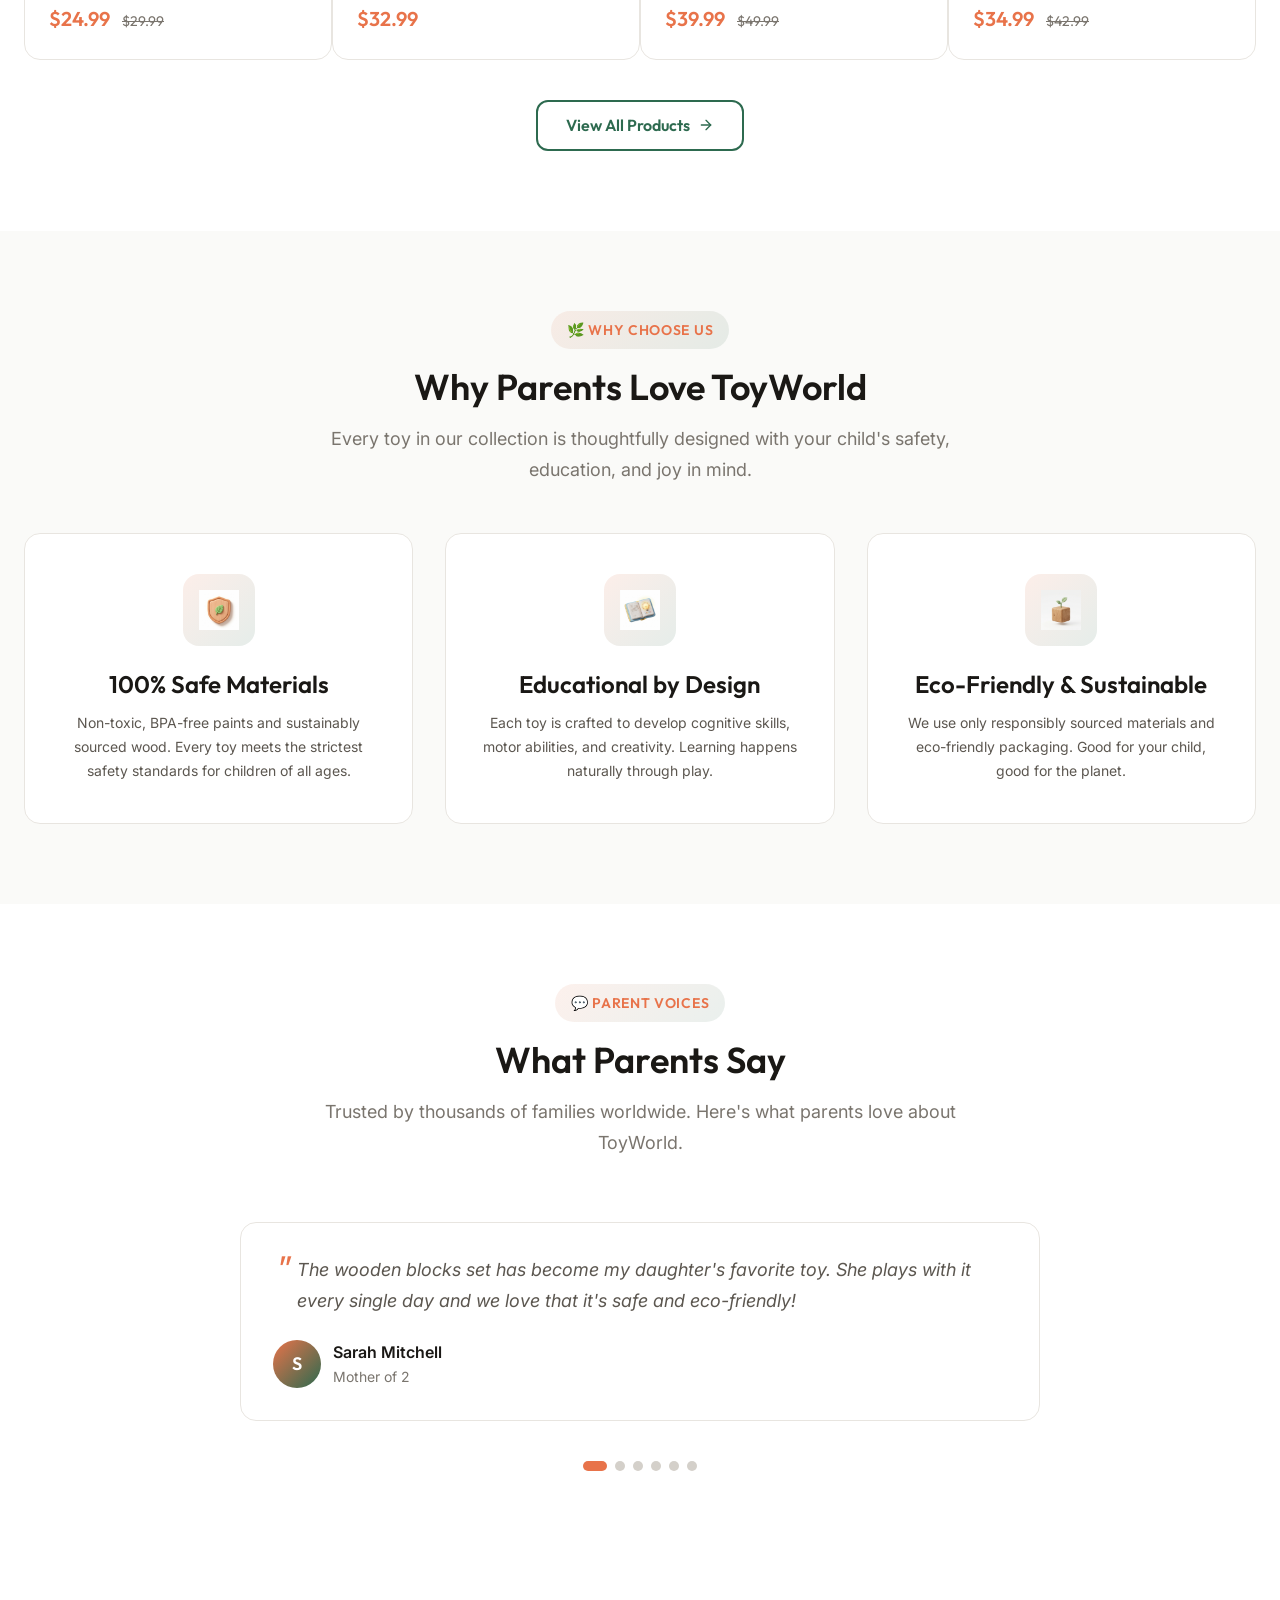
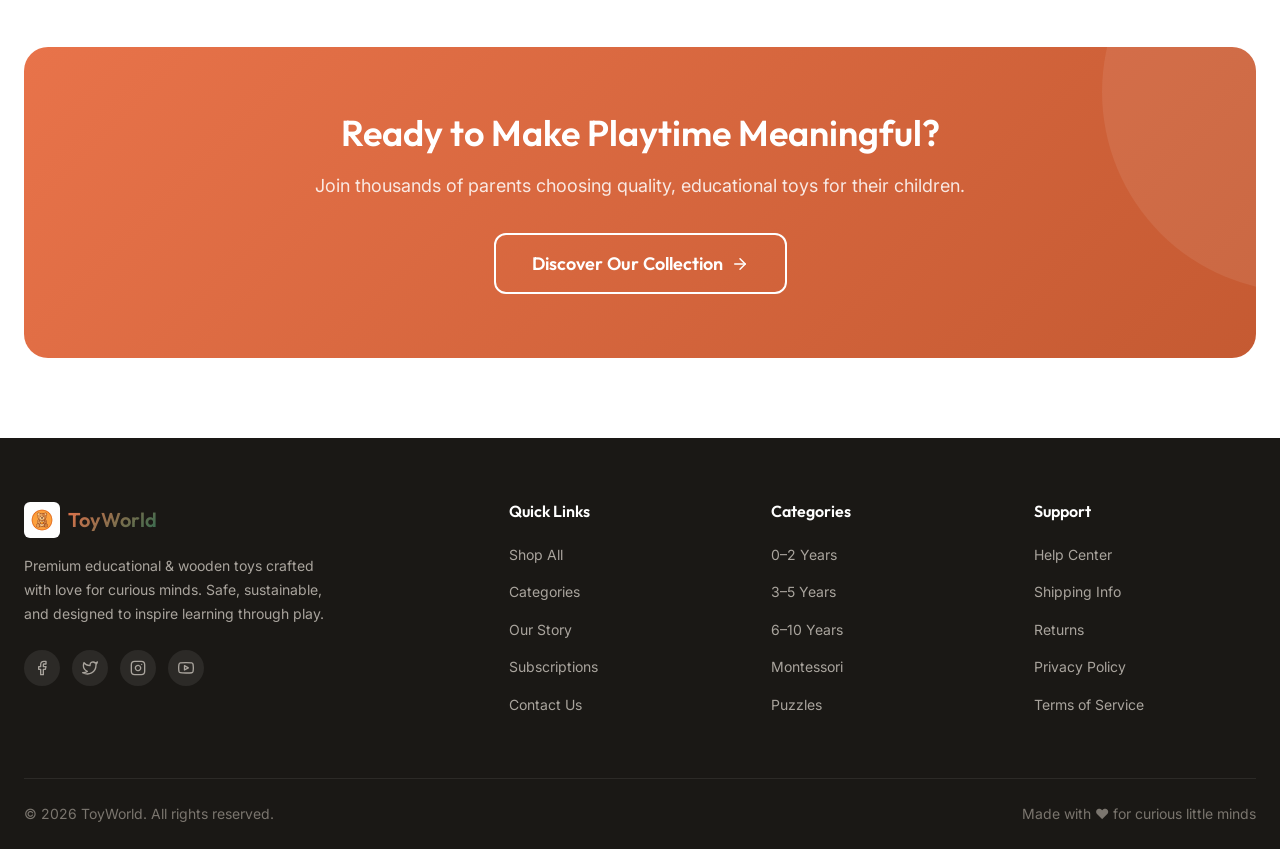
==== commit 2ab92feb: "1) In dashboard, remove theme and RTL buttons on side menu because they are already om right corner " ====
--- a/index.html
+++ b/index.html
@@ -29,7 +29,7 @@
         <a href="contact.html" class="nav-link">Contact</a>
 
         <a href="dashboard.html" class="nav-link">Dashboard</a>
-        <a href="login.html" class="nav-link">Login</a>
+
       </nav>
 
       <div class="header-actions">
@@ -64,7 +64,7 @@
     <a href="contact.html" class="nav-link">Contact</a>
 
     <a href="dashboard.html" class="nav-link">Dashboard</a>
-    <a href="login.html" class="nav-link">Login</a>
+
     <a href="shop.html" class="btn btn-primary">Shop Now</a>
     <a href="signup.html" class="btn btn-secondary">Sign Up</a>
     <div class="nav-mobile-actions">
--- a/css/style.css
+++ b/css/style.css
@@ -109,9 +109,9 @@
 /* ---- Dark Mode ---- */
 [data-theme="dark"] {
   --bg-primary: #000000;
-  --bg-secondary: #0A0A0A;
-  --bg-tertiary: #121212;
-  --bg-card: #0D0D0D;
+  --bg-secondary: #000000;
+  --bg-tertiary: #000000;
+  --bg-card: #000000;
   --bg-overlay: rgba(0, 0, 0, 0.8);
 
   --text-primary: #F0ECE6;
@@ -160,7 +160,9 @@
 
 img {
   max-width: 100%;
-  height: auto;
+  width: 100%;
+  height: 100%;
+  object-fit: cover;
   display: block;
 }
 
@@ -206,6 +208,7 @@
 p {
   color: var(--text-secondary);
   line-height: 1.7;
+  font-weight: 400;
 }
 
 /* ---- Utility Classes ---- */
--- a/css/components.css
+++ b/css/components.css
@@ -415,7 +415,7 @@
     background: var(--primary);
     color: var(--white);
     font-size: 10px;
-    font-weight: 700;
+    font-weight: 600;
     width: 18px;
     height: 18px;
     border-radius: 50%;
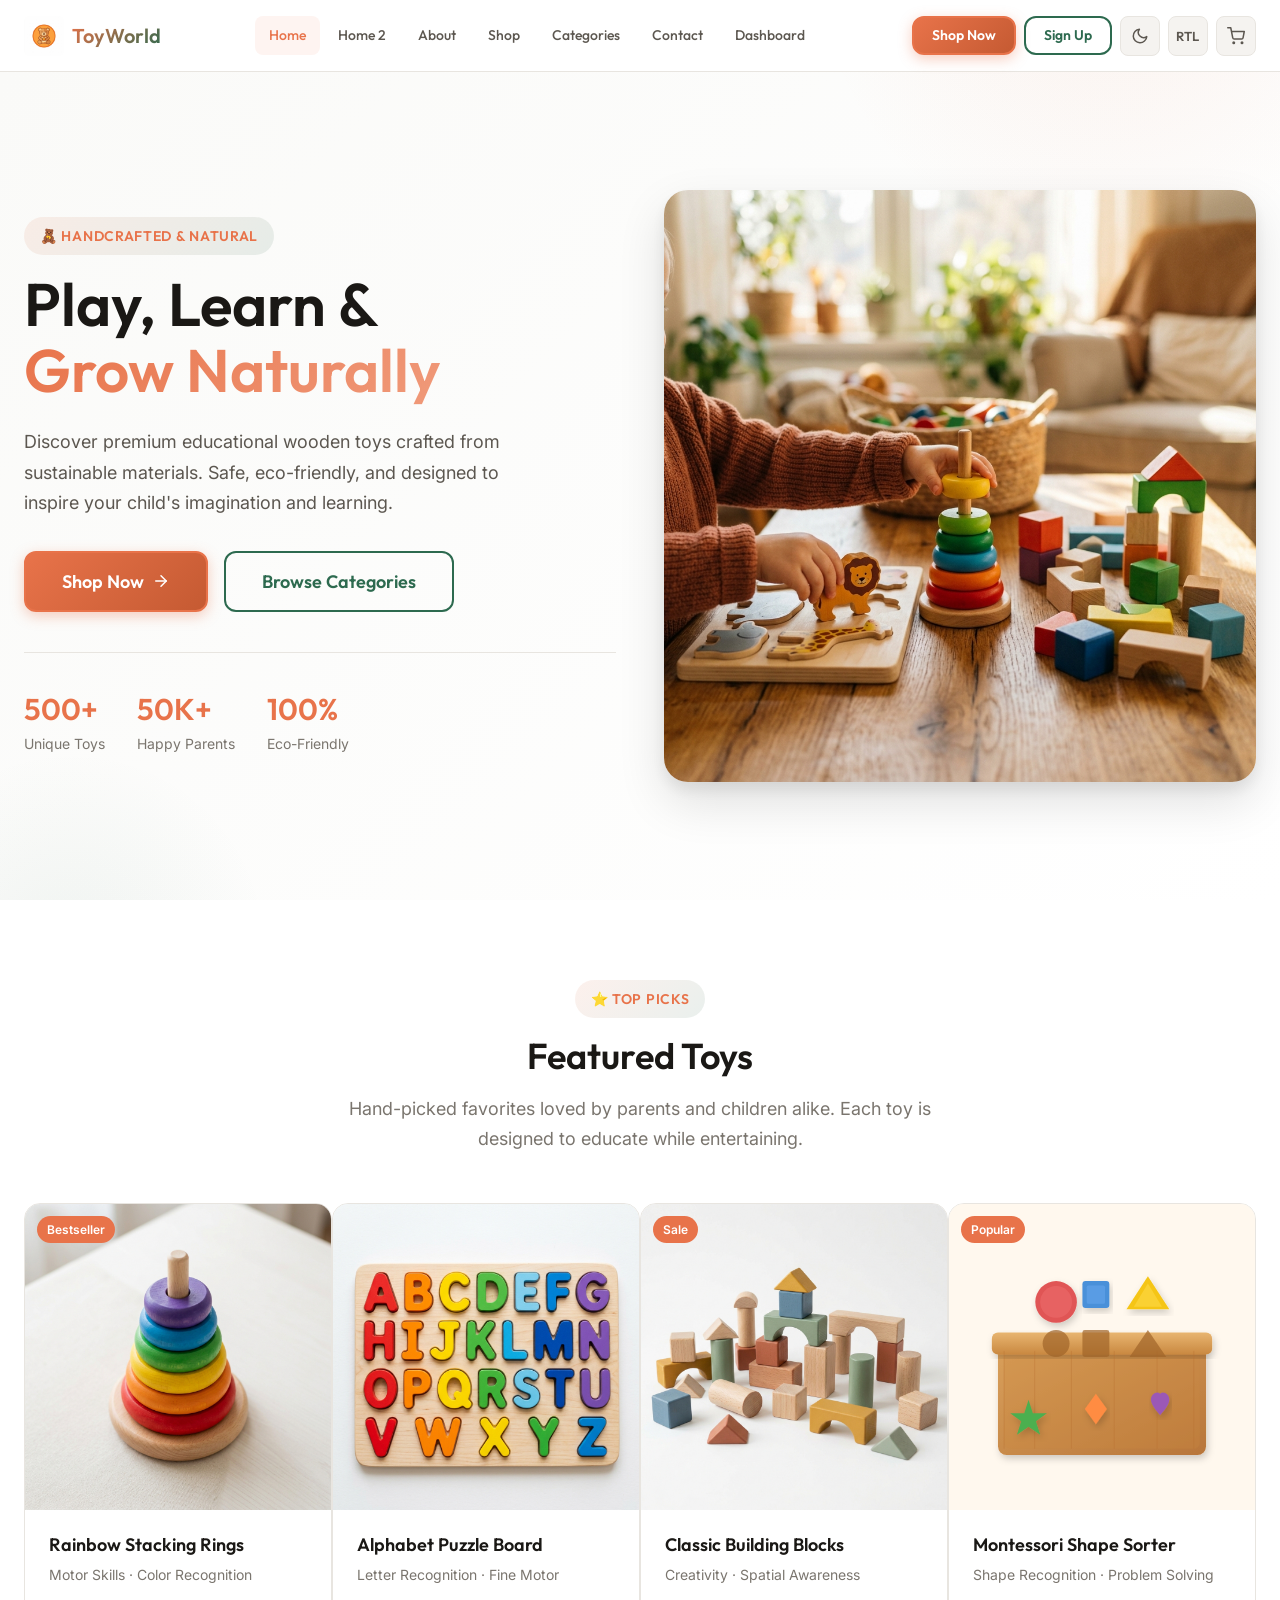
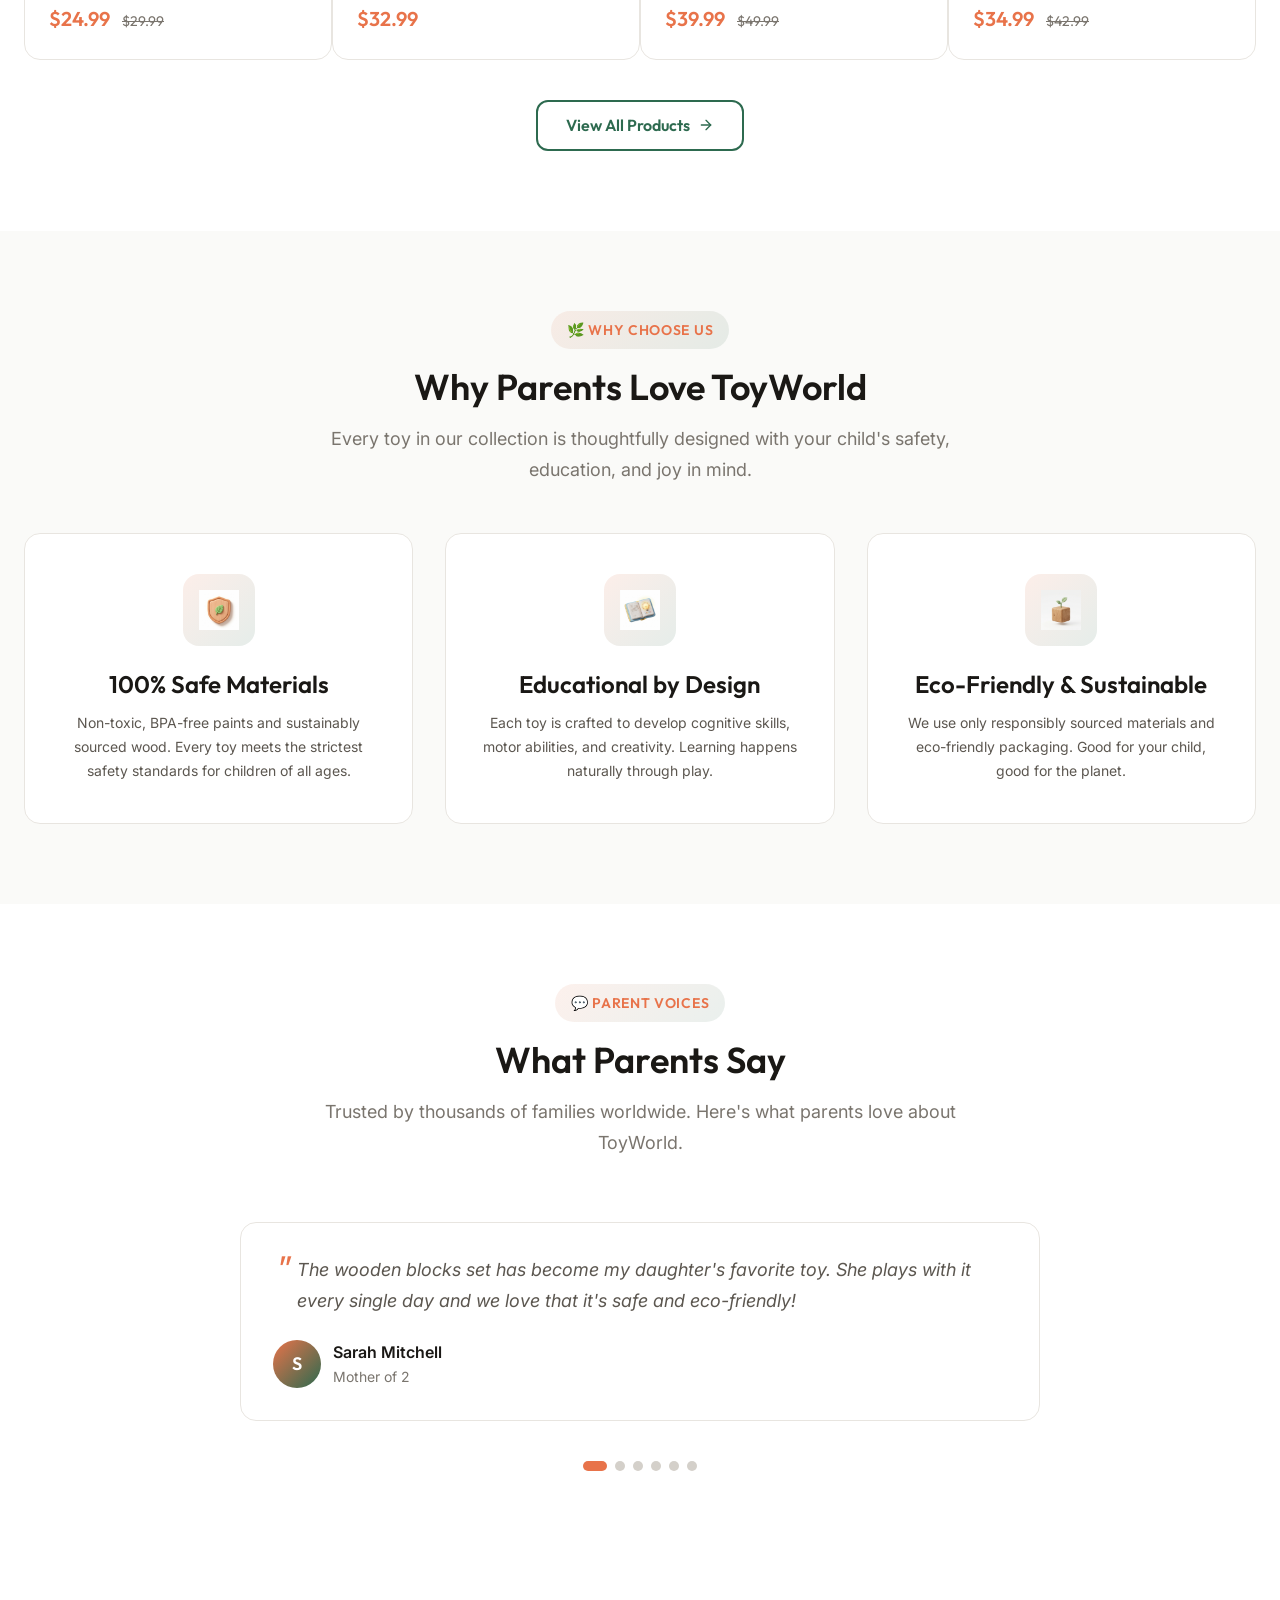
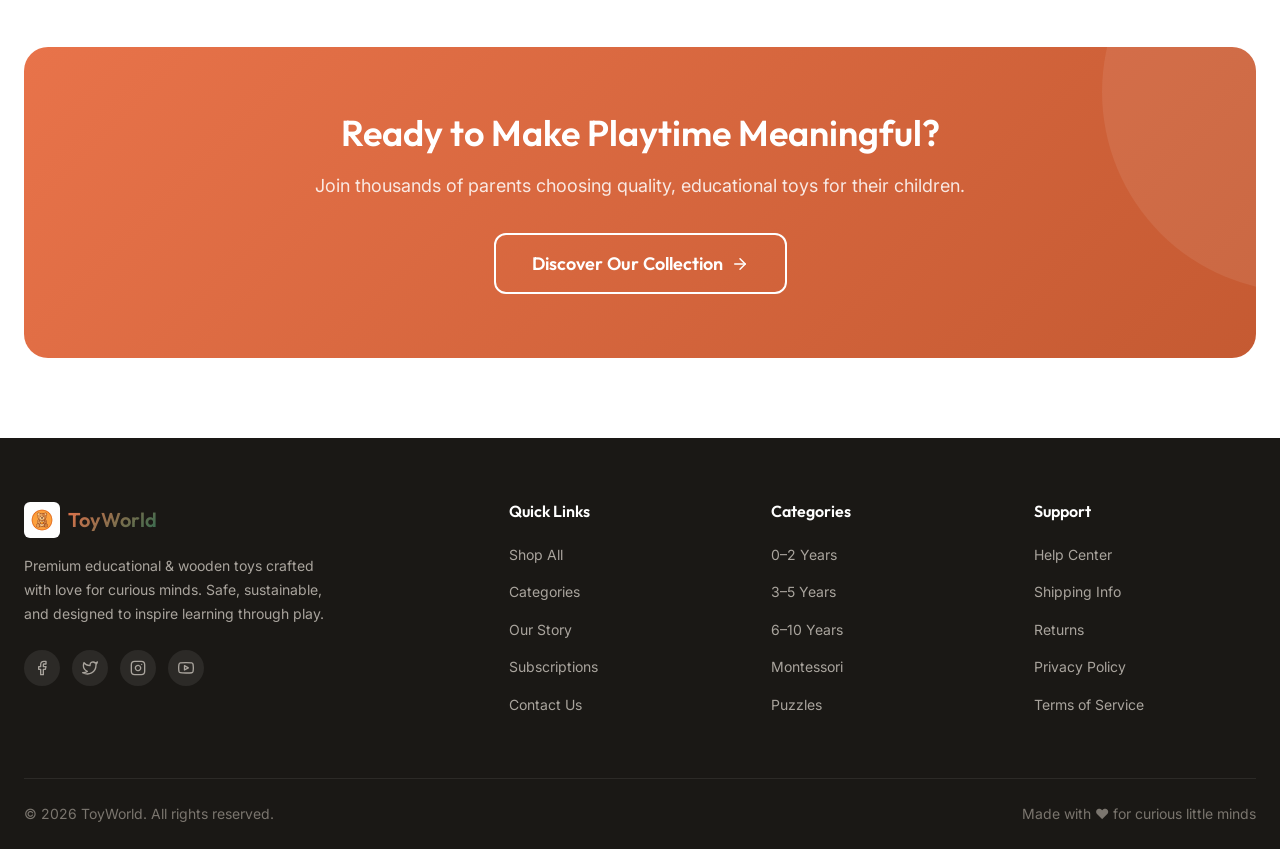
==== commit 61ba8ec8: "css" ====
--- a/index.html
+++ b/index.html
@@ -23,9 +23,9 @@
       <nav class="nav-desktop">
         <a href="index.html" class="nav-link active">Home</a>
         <a href="home2.html" class="nav-link">Home 2</a>
+        <a href="about.html" class="nav-link">About</a>
         <a href="shop.html" class="nav-link">Shop</a>
         <a href="categories.html" class="nav-link">Categories</a>
-        <a href="about.html" class="nav-link">About</a>
         <a href="contact.html" class="nav-link">Contact</a>
 
         <a href="dashboard.html" class="nav-link">Dashboard</a>
@@ -58,9 +58,9 @@
   <nav class="nav-mobile">
     <a href="index.html" class="nav-link active">Home</a>
     <a href="home2.html" class="nav-link">Home 2</a>
+    <a href="about.html" class="nav-link">About</a>
     <a href="shop.html" class="nav-link">Shop</a>
     <a href="categories.html" class="nav-link">Categories</a>
-    <a href="about.html" class="nav-link">About</a>
     <a href="contact.html" class="nav-link">Contact</a>
 
     <a href="dashboard.html" class="nav-link">Dashboard</a>
--- a/css/pages.css
+++ b/css/pages.css
@@ -491,6 +491,22 @@
   color: var(--white);
 }
 
+/* Responsive adjustment for Age Suggestions Grid at 1024px */
+@media (max-width: 1024px) {
+  #age-products {
+    display: flex;
+    flex-wrap: wrap;
+    justify-content: center;
+    gap: var(--space-8);
+  }
+
+  #age-products .product-card {
+    width: calc(50% - var(--space-4));
+    min-width: 250px;
+    flex: 0 1 auto;
+  }
+}
+
 /* ---- Shop Page ---- */
 .shop-layout {
   display: grid;
